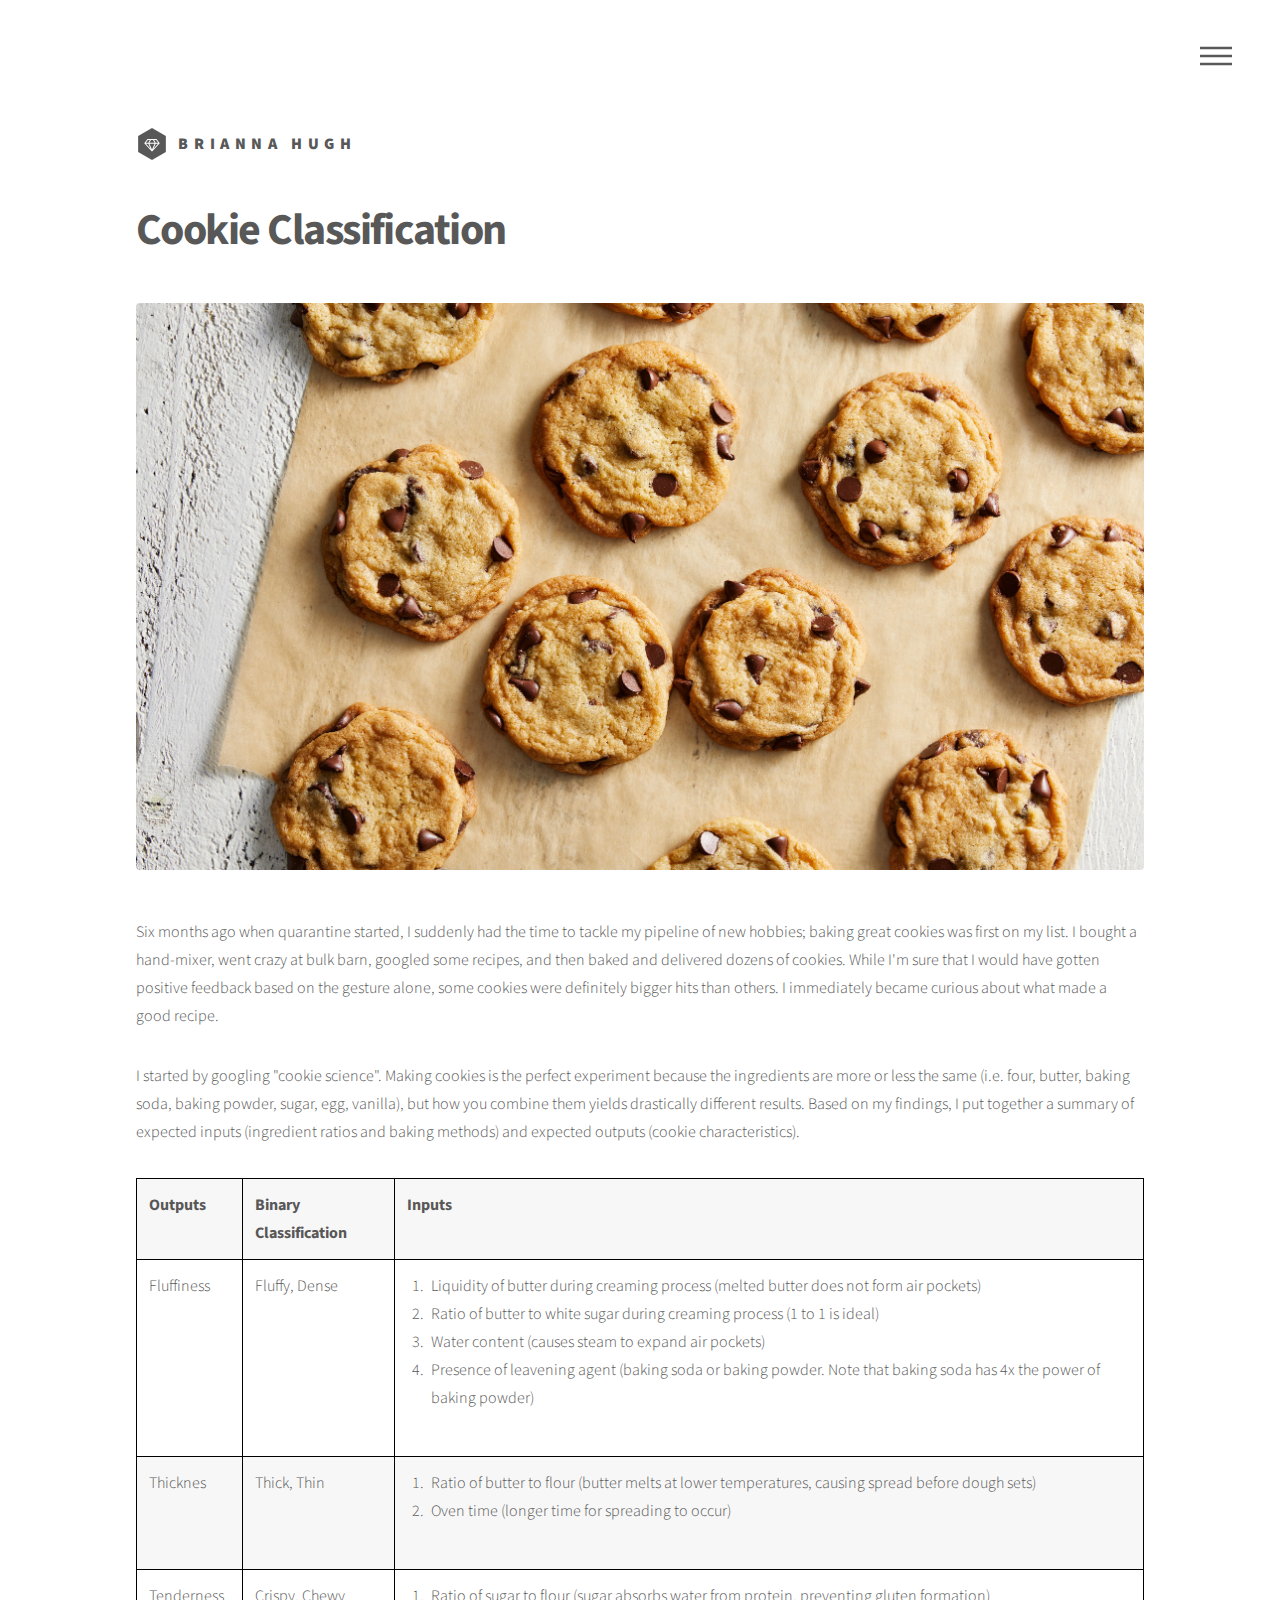
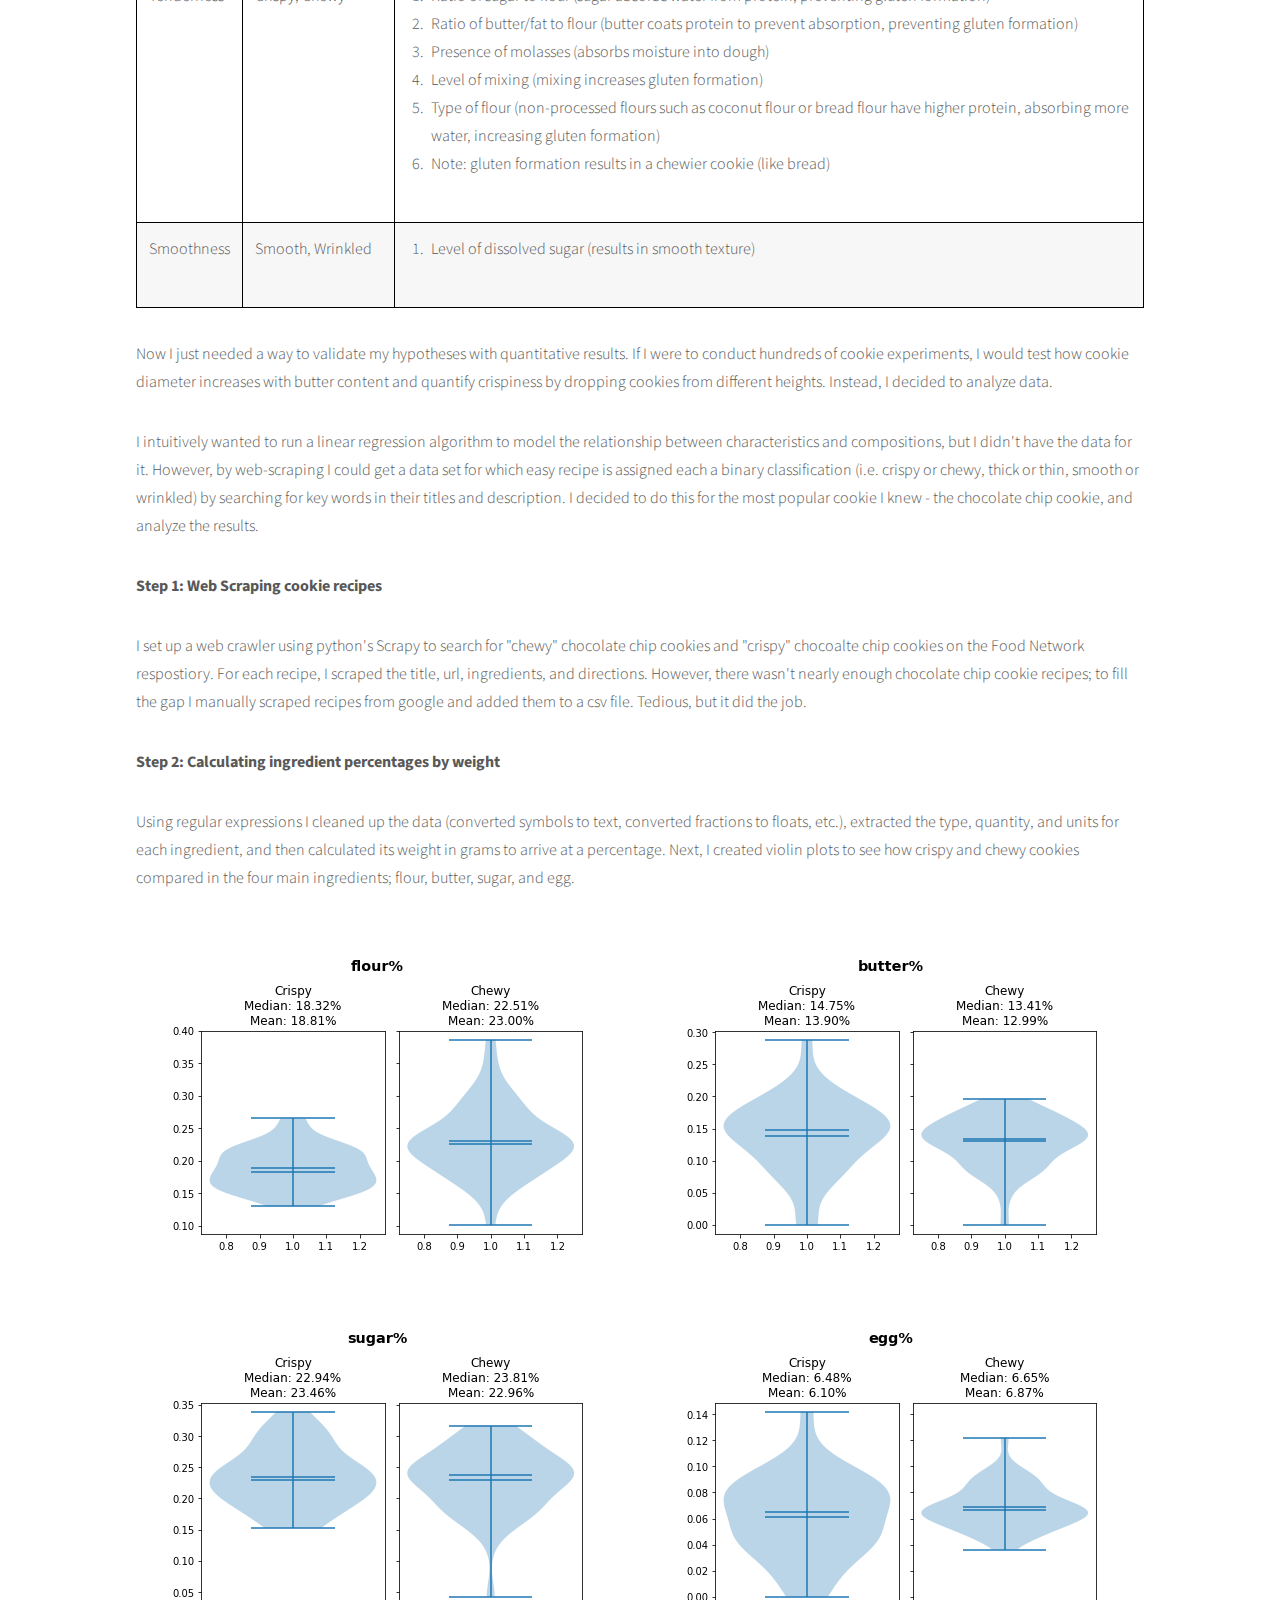
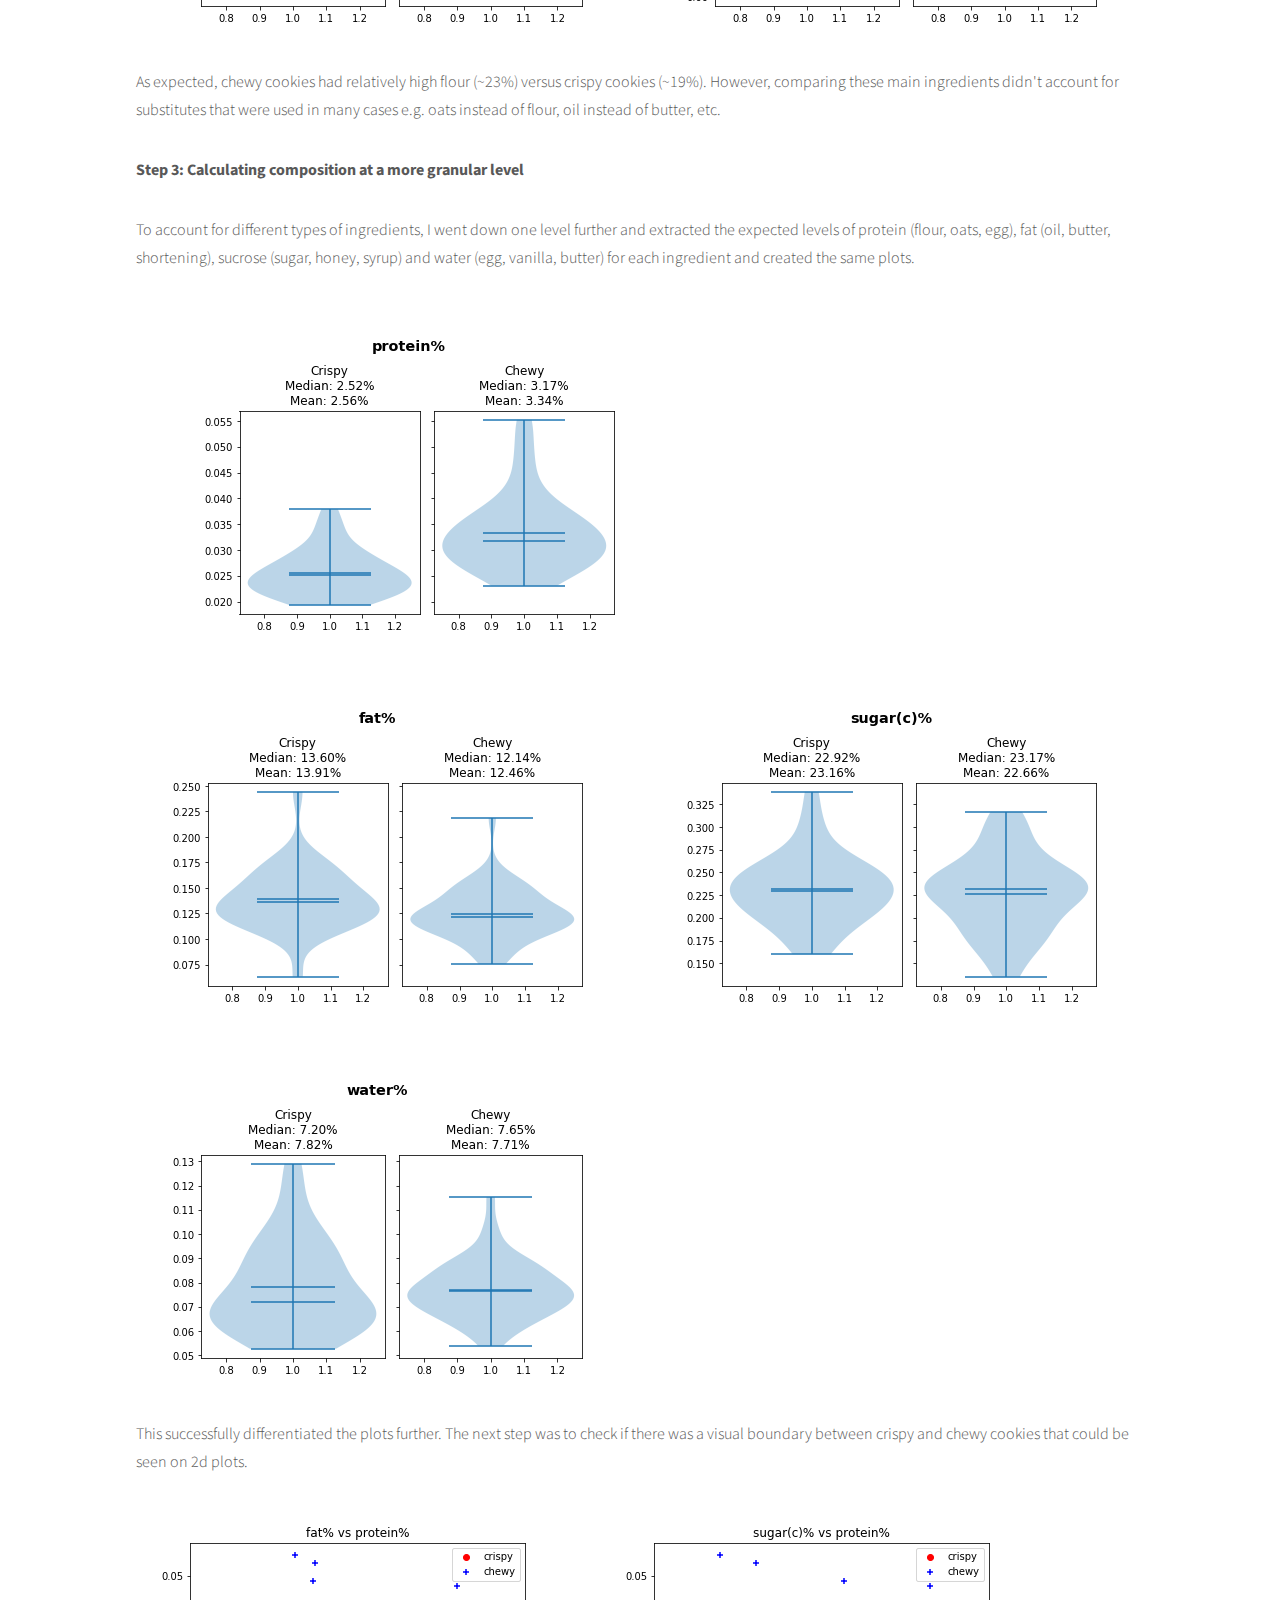
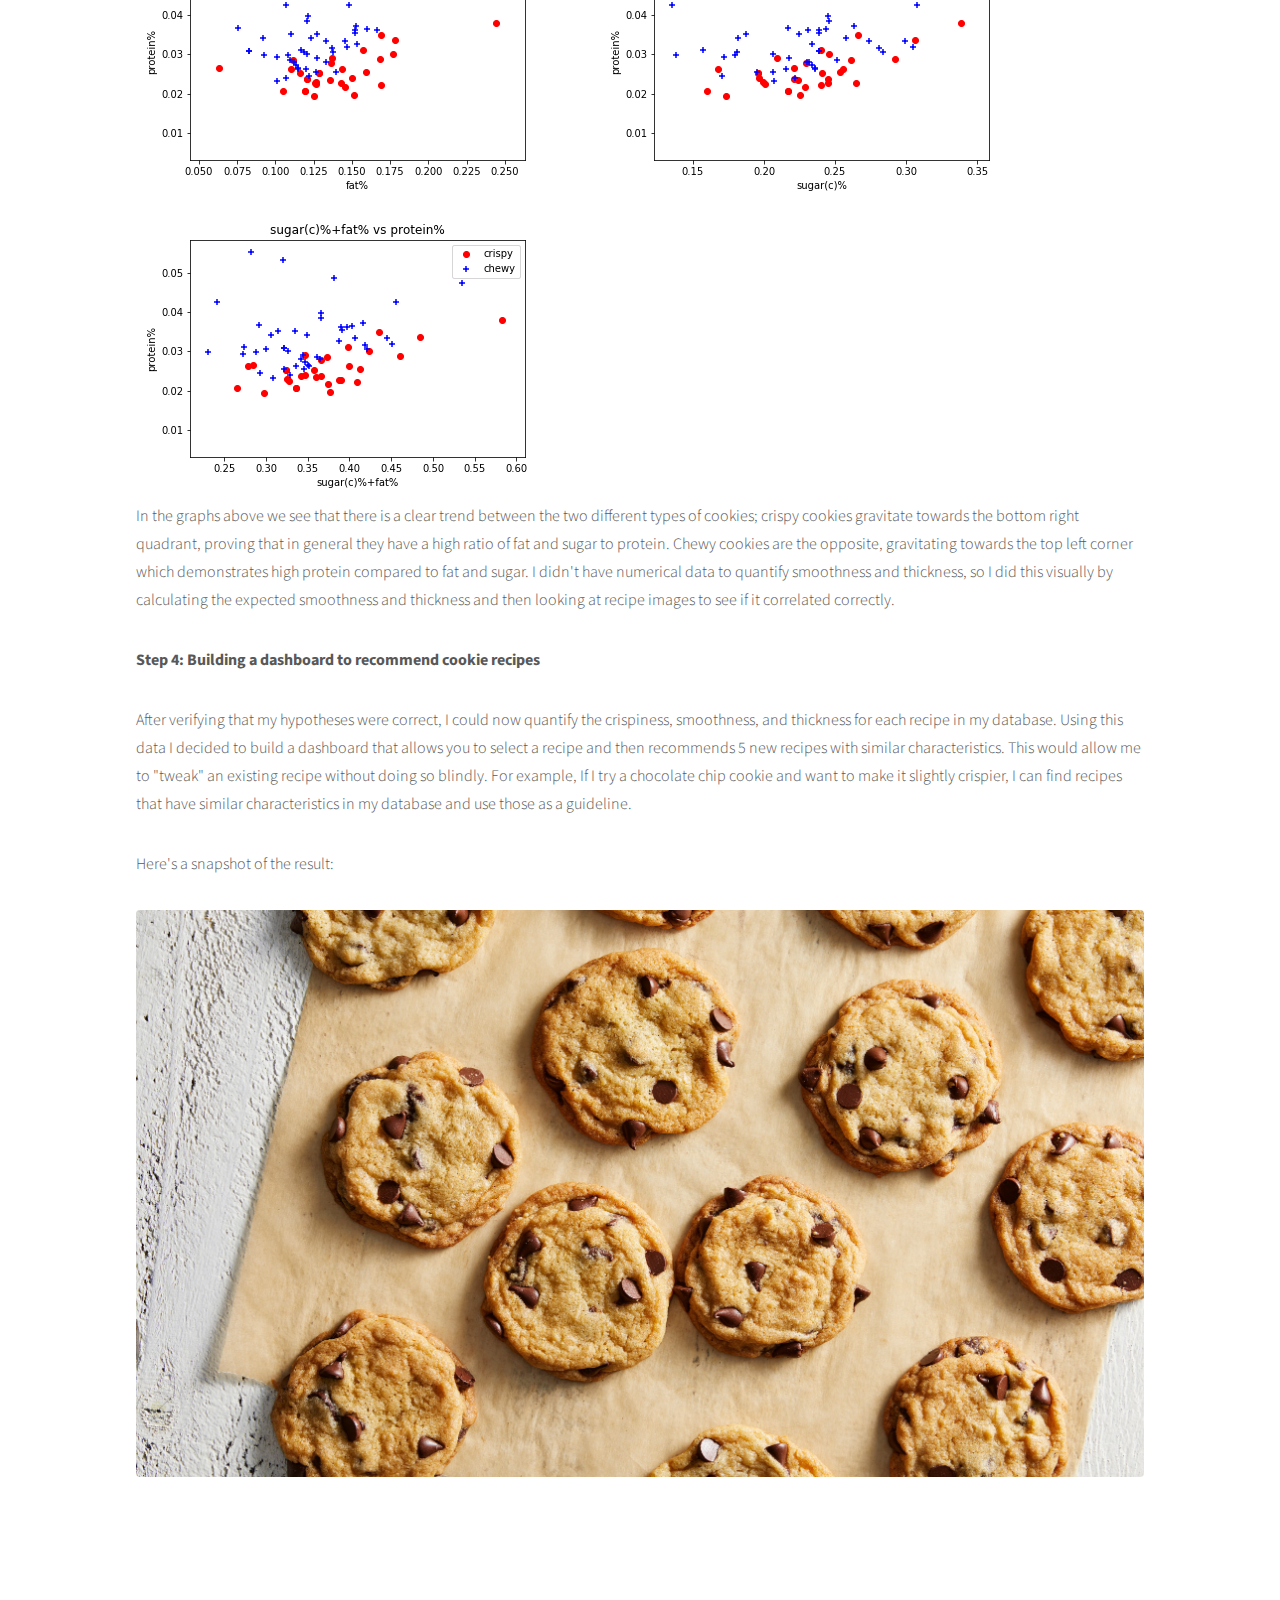
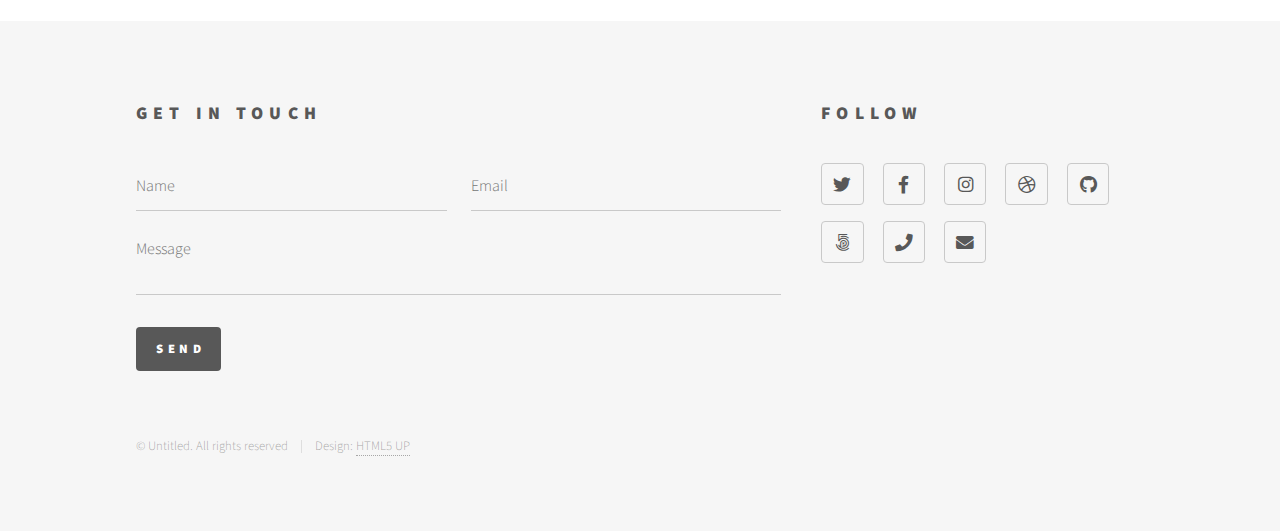
==== generic_p1.html @ 90c32772 "Update generic_p1.html" ====
<!DOCTYPE HTML>
<!--
	Phantom by HTML5 UP
	html5up.net | @ajlkn
	Free for personal and commercial use under the CCA 3.0 license (html5up.net/license)
-->
<html>
	<head>
		<title>Cookie Analysis</title>
		<meta charset="utf-8" />
		<meta name="viewport" content="width=device-width, initial-scale=1, user-scalable=no" />
		<link rel="stylesheet" href="assets/css/main.css" />
		<noscript><link rel="stylesheet" href="assets/css/noscript.css" /></noscript>
	</head>
	<body class="is-preload">
		<!-- Wrapper -->
			<div id="wrapper">

				<!-- Header -->
					<header id="header">
						<div class="inner">

							<!-- Logo -->
								<a href="index.html" class="logo">
									<span class="symbol"><img src="images/logo.svg" alt="" /></span><span class="title">Brianna Hugh</span>
								</a>

							<!-- Nav -->
								<nav>
									<ul>
										<li><a href="#menu">Menu</a></li>
									</ul>
								</nav>

						</div>
					</header>

				<!-- Menu -->
					<nav id="menu">
						<h2>Menu</h2>
						<ul>
							<li><a href="index.html">Home</a></li>
							<li><a href="generic.html">About Me</a></li>
							<li><a href="generic.html">Resume</a></li>
							<li><a href="elements.html">Contact</a></li>
						</ul>
					</nav>

				<!-- Main -->
					<div id="main">
						<div class="inner">
							<h1>Cookie Classification</h1>
							<span class="image main"><img src="images/choco_chip.jpg" alt="" /></span>
							<p>Six months ago when quarantine started, I suddenly had the time to tackle my pipeline of new hobbies; baking great cookies was first on my list.  I bought a hand-mixer, went crazy at bulk barn, googled some recipes, and then baked and delivered dozens of cookies.  While I'm sure that I would have gotten positive feedback based on the gesture alone, some cookies were definitely bigger hits than others.  I immediately became curious about what made a good recipe. </p>
							<p>I started by googling "cookie science".  Making cookies is the perfect experiment because the ingredients are more or less the same (i.e. four, butter, baking soda, baking powder, sugar, egg, vanilla), but how you combine them yields drastically different results.  Based on my findings, I put together a summary of expected inputs (ingredient ratios and baking methods) and expected outputs (cookie characteristics).  </p>
							<table class="studentInfo">
								<tbody>
								<tr class="subtitle">
								    <td>Outputs</td>
								    <td>Binary Classification</td>
								    <td>Inputs</td>
								</tr>
								<tr>
								    <td>Fluffiness</td>
								    <td>Fluffy, Dense</td>
								    <td>
									    <ol>
										    <li>Liquidity of butter during creaming process (melted butter does not form air pockets)</li>
										    <li>Ratio of butter to white sugar during creaming process (1 to 1 is ideal)</li>
										    <li>Water content (causes steam to expand air pockets)</li>
										    <li>Presence of leavening agent (baking soda or baking powder.  Note that baking soda has 4x the power of baking powder)</li>
									    </ol>
								    </td>
								</tr>
								<tr>
								    <td>Thicknes</td>
								    <td>Thick, Thin</td>
								    <td>
									    <ol>
										    <li>Ratio of butter to flour (butter melts at lower temperatures, causing spread before dough sets)</li>
										    <li>Oven time (longer time for spreading to occur)</li>
									    </ol>
						   		    </td>
								</tr>
								<tr>
								    <td>Tenderness</td>
								    <td>Crispy, Chewy</td>
								    <td>
									 <ol>
										    <li>Ratio of sugar to flour (sugar absorbs water from protein, preventing gluten formation)</li>
										    <li>Ratio of butter/fat to flour (butter coats protein to prevent absorption, preventing gluten formation)</li>
										    <li>Presence of molasses (absorbs moisture into dough)</li>
										    <li>Level of mixing (mixing increases gluten formation)</li>
										    <li>Type of flour (non-processed flours such as coconut flour or bread flour have higher protein, absorbing more water, increasing gluten formation)</li>
										    <li>Note: gluten formation results in a chewier cookie (like bread)</li>
									</ol>
								    </td>
								</tr>
								<tr>
								    <td>Smoothness</td>
								    <td>Smooth, Wrinkled</td>
							     	    <td>
									    <ol>
										    <li>Level of dissolved sugar (results in smooth texture)</li>
									    </ol>
								    </td>
								</tr>
							    </tbody></table>
							<p>Now I just needed a way to validate my hypotheses with quantitative results.   If I were to conduct hundreds of cookie experiments, I would test how cookie diameter increases with butter content and quantify crispiness by dropping cookies from different heights.  Instead, I decided to analyze data.</p>
							<p>I intuitively wanted to run a linear regression algorithm to model the relationship between characteristics and compositions, but I didn't have the data for it.  However, by web-scraping I could get a data set for which easy recipe is assigned each a binary classification (i.e. crispy or chewy, thick or thin, smooth or wrinkled) by searching for key words in their titles and description.  I decided to do this for the most popular cookie I knew - the chocolate chip cookie, and analyze the results.  </p>
							<p class="subtitle">Step 1: Web Scraping cookie recipes</p>
							<p>I set up a web crawler using python's Scrapy to search for "chewy" chocolate chip cookies and "crispy" chocoalte chip cookies on the Food Network respostiory.  For each recipe, I scraped the title, url, ingredients, and directions.  However, there wasn't nearly enough chocolate chip cookie recipes; to fill the gap I manually scraped recipes from google and added them to a csv file.  Tedious, but it did the job.</p>
							<p class="subtitle">Step 2: Calculating ingredient percentages by weight</p>
							<p>Using regular expressions I cleaned up the data (converted symbols to text, converted fractions to floats, etc.), extracted the type, quantity, and units for each ingredient, and then calculated its weight in grams to arrive at a percentage.  Next, I created violin plots to see how crispy and chewy cookies compared in the four main ingredients; flour, butter, sugar, and egg. </p>
							<div class="row">
								<div class="column">
									<img src="images/flour.png" alt="" />
								</div>
								<div class="column">
									<img src="images/butter.png" alt="" />
								</div>
								<div class="column">
									<img src="images/sugar.png" alt=""  />
								</div>
								<div class="column">
									<img src="images/egg.png" alt="" />
								</div>
							</div>
							<p>As expected, chewy cookies had relatively high flour (~23%) versus crispy cookies (~19%).  However, comparing these main ingredients didn't account for substitutes that were used in many cases e.g. oats instead of flour, oil instead of butter, etc.
							<p class="subtitle">Step 3: Calculating composition at a more granular level</p>
							<p>To account for different types of ingredients, I went down one level further and extracted the expected levels of protein (flour, oats, egg), fat (oil, butter, shortening), sucrose (sugar, honey, syrup) and water (egg, vanilla, butter) for each ingredient and created the same plots. </p>
							<div class="row">
								<div class="column">
									<img src="images/cookie_characteristics.png" alt="" />
								</div>
								<div class="column">
									<img src="images/protein.png" alt="" />
								</div>
								<div class="column">
									<img src="images/fat.png" alt="" />
								</div>
								<div class="column">
									<img src="images/sucrose.png" alt="" />
								</div>
								<div class="column">
									<img src="images/water.png" alt="" />
								</div>
							</div>
							<p>This successfully differentiated the plots further.  The next step was to check if there was a visual boundary between crispy and chewy cookies that could be seen on 2d plots.</p>
							<div class="row">
								<div class="column">
									<img src="images/fat_vs_protein.png" alt="" />
								</div>
								<div class="column">
									<img src="images/sucrose_vs_protein.png" alt="" />
								</div>
								<div class="column">
									<img src="images/sugar+fat_vs_protein.png" alt="" />
								</div>
							</div>
							<p>In the graphs above we see that there is a clear trend between the two different types of cookies; crispy cookies gravitate towards the bottom right quadrant, proving that in general they have a high ratio of fat and sugar to protein.  Chewy cookies are the opposite, gravitating towards the top left corner which demonstrates high protein compared to fat and sugar. I didn't have numerical data to quantify smoothness and thickness, so I did this visually by calculating the expected smoothness and thickness and then looking at recipe images to see if it correlated correctly.</p>
							<p class="subtitle">Step 4: Building a dashboard to recommend cookie recipes</p>				
							<p>After verifying that my hypotheses were correct, I could now quantify the crispiness, smoothness, and thickness for each recipe in my database.  Using this data I decided to build a dashboard that allows you to select a recipe and then recommends 5 new recipes with similar characteristics.  This would allow me to "tweak" an existing recipe without doing so blindly.  For example, If I try a chocolate chip cookie and want to make it slightly crispier, I can find recipes that have similar characteristics in my database and use those as a guideline.</p>
							<p>Here's a snapshot of the result:</p>
							<span class="image main"><img src="images/choco_chip.jpg" alt="" /></span>
						</div>
					</div>

				<!-- Footer -->
					<footer id="footer">
						<div class="inner">
							<section>
								<h2>Get in touch</h2>
								<form method="post" action="#">
									<div class="fields">
										<div class="field half">
											<input type="text" name="name" id="name" placeholder="Name" />
										</div>
										<div class="field half">
											<input type="email" name="email" id="email" placeholder="Email" />
										</div>
										<div class="field">
											<textarea name="message" id="message" placeholder="Message"></textarea>
										</div>
									</div>
									<ul class="actions">
										<li><input type="submit" value="Send" class="primary" /></li>
									</ul>
								</form>
							</section>
							<section>
								<h2>Follow</h2>
								<ul class="icons">
									<li><a href="#" class="icon brands style2 fa-twitter"><span class="label">Twitter</span></a></li>
									<li><a href="#" class="icon brands style2 fa-facebook-f"><span class="label">Facebook</span></a></li>
									<li><a href="#" class="icon brands style2 fa-instagram"><span class="label">Instagram</span></a></li>
									<li><a href="#" class="icon brands style2 fa-dribbble"><span class="label">Dribbble</span></a></li>
									<li><a href="#" class="icon brands style2 fa-github"><span class="label">GitHub</span></a></li>
									<li><a href="#" class="icon brands style2 fa-500px"><span class="label">500px</span></a></li>
									<li><a href="#" class="icon solid style2 fa-phone"><span class="label">Phone</span></a></li>
									<li><a href="#" class="icon solid style2 fa-envelope"><span class="label">Email</span></a></li>
								</ul>
							</section>
							<ul class="copyright">
								<li>&copy; Untitled. All rights reserved</li><li>Design: <a href="http://html5up.net">HTML5 UP</a></li>
							</ul>
						</div>
					</footer>

			</div>

		<!-- Scripts -->
			<script src="assets/js/jquery.min.js"></script>
			<script src="assets/js/browser.min.js"></script>
			<script src="assets/js/breakpoints.min.js"></script>
			<script src="assets/js/util.js"></script>
			<script src="assets/js/main.js"></script>

	</body>
</html>
---- assets/css/main.css ----
@import url(fontawesome-all.min.css);
@import url("https://fonts.googleapis.com/css?family=Source+Sans+Pro:300,700,900");

/*
	Phantom by HTML5 UP
	html5up.net | @ajlkn
	Free for personal and commercial use under the CCA 3.0 license (html5up.net/license)
*/

html, body, div, span, applet, object,
iframe, h1, h2, h3, h4, h5, h6, p, blockquote,
pre, a, abbr, acronym, address, big, cite,
code, del, dfn, em, img, ins, kbd, q, s, samp,
small, strike, strong, sub, sup, tt, var, b,
u, i, center, dl, dt, dd, ol, ul, li, fieldset,
form, label, legend, table, caption, tbody,
tfoot, thead, tr, th, td, article, aside,
canvas, details, embed, figure, figcaption,
footer, header, hgroup, menu, nav, output, ruby,
section, summary, time, mark, audio, video {
	margin: 0;
	padding: 0;
	border: 0;
	font-size: 100%;
	font: inherit;
	vertical-align: baseline;}

article, aside, details, figcaption, figure,
footer, header, hgroup, menu, nav, section {
	display: block;}

body {
	line-height: 1;
}

ol, ul {
	list-style: none;
}

blockquote, q {
	quotes: none;
}

	blockquote:before, blockquote:after, q:before, q:after {
		content: '';
		content: none;
	}

table {
	border-collapse: collapse;
	border-spacing: 0;
}

body {
	-webkit-text-size-adjust: none;
}

mark {
	background-color: transparent;
	color: inherit;
}

input::-moz-focus-inner {
	border: 0;
	padding: 0;
}

input, select, textarea {
	-moz-appearance: none;
	-webkit-appearance: none;
	-ms-appearance: none;
	appearance: none;
}

/* Basic */

	@-ms-viewport {
		width: device-width;
	}

	body {
		-ms-overflow-style: scrollbar;
	}

	@media screen and (max-width: 480px) {

		html, body {
			min-width: 320px;
		}

	}

	html {
		box-sizing: border-box;
	}

	*, *:before, *:after {
		box-sizing: inherit;
	}

	body {
		background: #ffffff;
	}

		body.is-preload *, body.is-preload *:before, body.is-preload *:after {
			-moz-animation: none !important;
			-webkit-animation: none !important;
			-ms-animation: none !important;
			animation: none !important;
			-moz-transition: none !important;
			-webkit-transition: none !important;
			-ms-transition: none !important;
			transition: none !important;
		}

/* Type */

	body, input, select, textarea {
		color: #585858;
		font-family: "Source Sans Pro", Helvetica, sans-serif;
		font-size: 16pt;
		font-weight: 300;
		line-height: 1.75;
	}

		@media screen and (max-width: 1680px) {

			body, input, select, textarea {
				font-size: 14pt;
			}

		}

		@media screen and (max-width: 1280px) {

			body, input, select, textarea {
				font-size: 12pt;
			}

		}

	a {
		-moz-transition: border-bottom-color 0.2s ease, color 0.2s ease;
		-webkit-transition: border-bottom-color 0.2s ease, color 0.2s ease;
		-ms-transition: border-bottom-color 0.2s ease, color 0.2s ease;
		transition: border-bottom-color 0.2s ease, color 0.2s ease;
		text-decoration: none;
		color: #585858;
		border-bottom: dotted 1px rgba(88, 88, 88, 0.5);
	}

		a:hover {
			border-bottom-color: transparent;
			color: #f2849e !important;
		}

	strong, b {
		font-weight: 900;
	}

	em, i {
		font-style: italic;
	}

	p {
		margin: 0 0 2em 0;
	}

	h1 {
		font-size: 2.75em;
		font-weight: 700;
		line-height: 1.3;
		margin: 0 0 1em 0;
		letter-spacing: -0.035em;
	}

		h1 a {
			color: inherit;
		}

		@media screen and (max-width: 736px) {

			h1 {
				font-size: 2em;
				margin: 0 0 1em 0;
			}

		}

		@media screen and (max-width: 360px) {

			h1 {
				font-size: 1.75em;
			}

		}

	h2, h3, h4, h5, h6 {
		font-weight: 900;
		line-height: 1.5;
		margin: 0 0 2em 0;
		text-transform: uppercase;
		letter-spacing: 0.35em;
	}

		h2 a, h3 a, h4 a, h5 a, h6 a {
			color: inherit;
		}

	h2 {
		font-size: 1.1em;
	}

	h3 {
		font-size: 1em;
	}

	h4 {
		font-size: 0.8em;
	}

	h5 {
		font-size: 0.8em;
	}

	h6 {
		font-size: 0.8em;
	}

	@media screen and (max-width: 980px) {

		h1 br, h2 br, h3 br, h4 br, h5 br, h6 br {
			display: none;
		}

	}

	@media screen and (max-width: 736px) {

		h2 {
			font-size: 1em;
		}

		h3 {
			font-size: 0.8em;
		}

	}

	sub {
		font-size: 0.8em;
		position: relative;
		top: 0.5em;
	}

	sup {
		font-size: 0.8em;
		position: relative;
		top: -0.5em;
	}

	blockquote {
		border-left: solid 4px #c9c9c9;
		font-style: italic;
		margin: 0 0 2em 0;
		padding: 0.5em 0 0.5em 2em;
	}

	code {
		background: rgba(144, 144, 144, 0.075);
		border-radius: 4px;
		border: solid 1px #c9c9c9;
		font-family: "Courier New", monospace;
		font-size: 0.9em;
		margin: 0 0.25em;
		padding: 0.25em 0.65em;
	}

	pre {
		-webkit-overflow-scrolling: touch;
		font-family: "Courier New", monospace;
		font-size: 0.9em;
		margin: 0 0 2em 0;
	}

		pre code {
			display: block;
			line-height: 1.75;
			padding: 1em 1.5em;
			overflow-x: auto;
		}

	hr {
		border: 0;
		border-bottom: solid 1px #c9c9c9;
		margin: 2em 0;
	}

		hr.major {
			margin: 3em 0;
		}

	.align-left {
		text-align: left;
	}

	.align-center {
		text-align: center;
	}

	.align-right {
		text-align: right;
	}

/* Row */

	.row {
		display: flex;
		flex-wrap: wrap;
		box-sizing: border-box;
		align-items: stretch;
	}

		.row > * {
			box-sizing: border-box;
		}

		.row.gtr-uniform > * > :last-child {
			margin-bottom: 0;
		}

		.row.aln-left {
			justify-content: flex-start;
		}

		.row.aln-center {
			justify-content: center;
		}

		.row.aln-right {
			justify-content: flex-end;
		}

		.row.aln-top {
			align-items: flex-start;
		}

		.row.aln-middle {
			align-items: center;
		}

		.row.aln-bottom {
			align-items: flex-end;
		}

		.row > .imp {
			order: -1;
		}

		.row > .col-1 {
			width: 8.33333%;
		}

		.row > .off-1 {
			margin-left: 8.33333%;
		}

		.row > .col-2 {
			width: 16.66667%;
		}

		.row > .off-2 {
			margin-left: 16.66667%;
		}

		.row > .col-3 {
			width: 25%;
		}

		.row > .off-3 {
			margin-left: 25%;
		}

		.row > .col-4 {
			width: 33.33333%;
		}

		.row > .off-4 {
			margin-left: 33.33333%;
		}

		.row > .col-5 {
			width: 41.66667%;
		}

		.row > .off-5 {
			margin-left: 41.66667%;
		}

		.row > .col-6 {
			width: 50%;
		}

		.row > .off-6 {
			margin-left: 50%;
		}

		.row > .col-7 {
			width: 58.33333%;
		}

		.row > .off-7 {
			margin-left: 58.33333%;
		}

		.row > .col-8 {
			width: 66.66667%;
		}

		.row > .off-8 {
			margin-left: 66.66667%;
		}

		.row > .col-9 {
			width: 75%;
		}

		.row > .off-9 {
			margin-left: 75%;
		}

		.row > .col-10 {
			width: 83.33333%;
		}

		.row > .off-10 {
			margin-left: 83.33333%;
		}

		.row > .col-11 {
			width: 91.66667%;
		}

		.row > .off-11 {
			margin-left: 91.66667%;
		}

		.row > .col-12 {
			width: 100%;
		}

		.row > .off-12 {
			margin-left: 100%;
		}

		.row.gtr-0 {
			margin-top: 0;
			margin-left: 0em;
		}

			.row.gtr-0 > * {
				padding: 0 0 0 0em;
			}

			.row.gtr-0.gtr-uniform {
				margin-top: 0em;
			}

				.row.gtr-0.gtr-uniform > * {
					padding-top: 0em;
				}

		.row.gtr-25 {
			margin-top: 0;
			margin-left: -0.5em;
		}

			.row.gtr-25 > * {
				padding: 0 0 0 0.5em;
			}

			.row.gtr-25.gtr-uniform {
				margin-top: -0.5em;
			}

				.row.gtr-25.gtr-uniform > * {
					padding-top: 0.5em;
				}

		.row.gtr-50 {
			margin-top: 0;
			margin-left: -1em;
		}

			.row.gtr-50 > * {
				padding: 0 0 0 1em;
			}

			.row.gtr-50.gtr-uniform {
				margin-top: -1em;
			}

				.row.gtr-50.gtr-uniform > * {
					padding-top: 1em;
				}

		.row {
			margin-top: 0;
			margin-left: -2em;
		}

			.row > * {
				padding: 0 0 0 2em;
			}

			.row.gtr-uniform {
				margin-top: -2em;
			}

				.row.gtr-uniform > * {
					padding-top: 2em;
				}

		.row.gtr-150 {
			margin-top: 0;
			margin-left: -3em;
		}

			.row.gtr-150 > * {
				padding: 0 0 0 3em;
			}

			.row.gtr-150.gtr-uniform {
				margin-top: -3em;
			}

				.row.gtr-150.gtr-uniform > * {
					padding-top: 3em;
				}

		.row.gtr-200 {
			margin-top: 0;
			margin-left: -4em;
		}

			.row.gtr-200 > * {
				padding: 0 0 0 4em;
			}

			.row.gtr-200.gtr-uniform {
				margin-top: -4em;
			}

				.row.gtr-200.gtr-uniform > * {
					padding-top: 4em;
				}

		@media screen and (max-width: 1680px) {

			.row {
				display: flex;
				flex-wrap: wrap;
				box-sizing: border-box;
				align-items: stretch;
			}

				.row > * {
					box-sizing: border-box;
				}

				.row.gtr-uniform > * > :last-child {
					margin-bottom: 0;
				}

				.row.aln-left {
					justify-content: flex-start;
				}

				.row.aln-center {
					justify-content: center;
				}

				.row.aln-right {
					justify-content: flex-end;
				}

				.row.aln-top {
					align-items: flex-start;
				}

				.row.aln-middle {
					align-items: center;
				}

				.row.aln-bottom {
					align-items: flex-end;
				}

				.row > .imp-xlarge {
					order: -1;
				}

				.row > .col-1-xlarge {
					width: 8.33333%;
				}

				.row > .off-1-xlarge {
					margin-left: 8.33333%;
				}

				.row > .col-2-xlarge {
					width: 16.66667%;
				}

				.row > .off-2-xlarge {
					margin-left: 16.66667%;
				}

				.row > .col-3-xlarge {
					width: 25%;
				}

				.row > .off-3-xlarge {
					margin-left: 25%;
				}

				.row > .col-4-xlarge {
					width: 33.33333%;
				}

				.row > .off-4-xlarge {
					margin-left: 33.33333%;
				}

				.row > .col-5-xlarge {
					width: 41.66667%;
				}

				.row > .off-5-xlarge {
					margin-left: 41.66667%;
				}

				.row > .col-6-xlarge {
					width: 50%;
				}

				.row > .off-6-xlarge {
					margin-left: 50%;
				}

				.row > .col-7-xlarge {
					width: 58.33333%;
				}

				.row > .off-7-xlarge {
					margin-left: 58.33333%;
				}

				.row > .col-8-xlarge {
					width: 66.66667%;
				}

				.row > .off-8-xlarge {
					margin-left: 66.66667%;
				}

				.row > .col-9-xlarge {
					width: 75%;
				}

				.row > .off-9-xlarge {
					margin-left: 75%;
				}

				.row > .col-10-xlarge {
					width: 83.33333%;
				}

				.row > .off-10-xlarge {
					margin-left: 83.33333%;
				}

				.row > .col-11-xlarge {
					width: 91.66667%;
				}

				.row > .off-11-xlarge {
					margin-left: 91.66667%;
				}

				.row > .col-12-xlarge {
					width: 100%;
				}

				.row > .off-12-xlarge {
					margin-left: 100%;
				}

				.row.gtr-0 {
					margin-top: 0;
					margin-left: 0em;
				}

					.row.gtr-0 > * {
						padding: 0 0 0 0em;
					}

					.row.gtr-0.gtr-uniform {
						margin-top: 0em;
					}

						.row.gtr-0.gtr-uniform > * {
							padding-top: 0em;
						}

				.row.gtr-25 {
					margin-top: 0;
					margin-left: -0.5em;
				}

					.row.gtr-25 > * {
						padding: 0 0 0 0.5em;
					}

					.row.gtr-25.gtr-uniform {
						margin-top: -0.5em;
					}

						.row.gtr-25.gtr-uniform > * {
							padding-top: 0.5em;
						}

				.row.gtr-50 {
					margin-top: 0;
					margin-left: -1em;
				}

					.row.gtr-50 > * {
						padding: 0 0 0 1em;
					}

					.row.gtr-50.gtr-uniform {
						margin-top: -1em;
					}

						.row.gtr-50.gtr-uniform > * {
							padding-top: 1em;
						}

				.row {
					margin-top: 0;
					margin-left: -2em;
				}

					.row > * {
						padding: 0 0 0 2em;
					}

					.row.gtr-uniform {
						margin-top: -2em;
					}

						.row.gtr-uniform > * {
							padding-top: 2em;
						}

				.row.gtr-150 {
					margin-top: 0;
					margin-left: -3em;
				}

					.row.gtr-150 > * {
						padding: 0 0 0 3em;
					}

					.row.gtr-150.gtr-uniform {
						margin-top: -3em;
					}

						.row.gtr-150.gtr-uniform > * {
							padding-top: 3em;
						}

				.row.gtr-200 {
					margin-top: 0;
					margin-left: -4em;
				}

					.row.gtr-200 > * {
						padding: 0 0 0 4em;
					}

					.row.gtr-200.gtr-uniform {
						margin-top: -4em;
					}

						.row.gtr-200.gtr-uniform > * {
							padding-top: 4em;
						}

		}

		@media screen and (max-width: 1280px) {

			.row {
				display: flex;
				flex-wrap: wrap;
				box-sizing: border-box;
				align-items: stretch;
			}

				.row > * {
					box-sizing: border-box;
				}

				.row.gtr-uniform > * > :last-child {
					margin-bottom: 0;
				}

				.row.aln-left {
					justify-content: flex-start;
				}

				.row.aln-center {
					justify-content: center;
				}

				.row.aln-right {
					justify-content: flex-end;
				}

				.row.aln-top {
					align-items: flex-start;
				}

				.row.aln-middle {
					align-items: center;
				}

				.row.aln-bottom {
					align-items: flex-end;
				}

				.row > .imp-large {
					order: -1;
				}

				.row > .col-1-large {
					width: 8.33333%;
				}

				.row > .off-1-large {
					margin-left: 8.33333%;
				}

				.row > .col-2-large {
					width: 16.66667%;
				}

				.row > .off-2-large {
					margin-left: 16.66667%;
				}

				.row > .col-3-large {
					width: 25%;
				}

				.row > .off-3-large {
					margin-left: 25%;
				}

				.row > .col-4-large {
					width: 33.33333%;
				}

				.row > .off-4-large {
					margin-left: 33.33333%;
				}

				.row > .col-5-large {
					width: 41.66667%;
				}

				.row > .off-5-large {
					margin-left: 41.66667%;
				}

				.row > .col-6-large {
					width: 50%;
				}

				.row > .off-6-large {
					margin-left: 50%;
				}

				.row > .col-7-large {
					width: 58.33333%;
				}

				.row > .off-7-large {
					margin-left: 58.33333%;
				}

				.row > .col-8-large {
					width: 66.66667%;
				}

				.row > .off-8-large {
					margin-left: 66.66667%;
				}

				.row > .col-9-large {
					width: 75%;
				}

				.row > .off-9-large {
					margin-left: 75%;
				}

				.row > .col-10-large {
					width: 83.33333%;
				}

				.row > .off-10-large {
					margin-left: 83.33333%;
				}

				.row > .col-11-large {
					width: 91.66667%;
				}

				.row > .off-11-large {
					margin-left: 91.66667%;
				}

				.row > .col-12-large {
					width: 100%;
				}

				.row > .off-12-large {
					margin-left: 100%;
				}

				.row.gtr-0 {
					margin-top: 0;
					margin-left: 0em;
				}

					.row.gtr-0 > * {
						padding: 0 0 0 0em;
					}

					.row.gtr-0.gtr-uniform {
						margin-top: 0em;
					}

						.row.gtr-0.gtr-uniform > * {
							padding-top: 0em;
						}

				.row.gtr-25 {
					margin-top: 0;
					margin-left: -0.5em;
				}

					.row.gtr-25 > * {
						padding: 0 0 0 0.5em;
					}

					.row.gtr-25.gtr-uniform {
						margin-top: -0.5em;
					}

						.row.gtr-25.gtr-uniform > * {
							padding-top: 0.5em;
						}

				.row.gtr-50 {
					margin-top: 0;
					margin-left: -1em;
				}

					.row.gtr-50 > * {
						padding: 0 0 0 1em;
					}

					.row.gtr-50.gtr-uniform {
						margin-top: -1em;
					}

						.row.gtr-50.gtr-uniform > * {
							padding-top: 1em;
						}

				.row {
					margin-top: 0;
					margin-left: -2em;
				}

					.row > * {
						padding: 0 0 0 2em;
					}

					.row.gtr-uniform {
						margin-top: -2em;
					}

						.row.gtr-uniform > * {
							padding-top: 2em;
						}

				.row.gtr-150 {
					margin-top: 0;
					margin-left: -3em;
				}

					.row.gtr-150 > * {
						padding: 0 0 0 3em;
					}

					.row.gtr-150.gtr-uniform {
						margin-top: -3em;
					}

						.row.gtr-150.gtr-uniform > * {
							padding-top: 3em;
						}

				.row.gtr-200 {
					margin-top: 0;
					margin-left: -4em;
				}

					.row.gtr-200 > * {
						padding: 0 0 0 4em;
					}

					.row.gtr-200.gtr-uniform {
						margin-top: -4em;
					}

						.row.gtr-200.gtr-uniform > * {
							padding-top: 4em;
						}

		}

		@media screen and (max-width: 980px) {

			.row {
				display: flex;
				flex-wrap: wrap;
				box-sizing: border-box;
				align-items: stretch;
			}

				.row > * {
					box-sizing: border-box;
				}

				.row.gtr-uniform > * > :last-child {
					margin-bottom: 0;
				}

				.row.aln-left {
					justify-content: flex-start;
				}

				.row.aln-center {
					justify-content: center;
				}

				.row.aln-right {
					justify-content: flex-end;
				}

				.row.aln-top {
					align-items: flex-start;
				}

				.row.aln-middle {
					align-items: center;
				}

				.row.aln-bottom {
					align-items: flex-end;
				}

				.row > .imp-medium {
					order: -1;
				}

				.row > .col-1-medium {
					width: 8.33333%;
				}

				.row > .off-1-medium {
					margin-left: 8.33333%;
				}

				.row > .col-2-medium {
					width: 16.66667%;
				}

				.row > .off-2-medium {
					margin-left: 16.66667%;
				}

				.row > .col-3-medium {
					width: 25%;
				}

				.row > .off-3-medium {
					margin-left: 25%;
				}

				.row > .col-4-medium {
					width: 33.33333%;
				}

				.row > .off-4-medium {
					margin-left: 33.33333%;
				}

				.row > .col-5-medium {
					width: 41.66667%;
				}

				.row > .off-5-medium {
					margin-left: 41.66667%;
				}

				.row > .col-6-medium {
					width: 50%;
				}

				.row > .off-6-medium {
					margin-left: 50%;
				}

				.row > .col-7-medium {
					width: 58.33333%;
				}

				.row > .off-7-medium {
					margin-left: 58.33333%;
				}

				.row > .col-8-medium {
					width: 66.66667%;
				}

				.row > .off-8-medium {
					margin-left: 66.66667%;
				}

				.row > .col-9-medium {
					width: 75%;
				}

				.row > .off-9-medium {
					margin-left: 75%;
				}

				.row > .col-10-medium {
					width: 83.33333%;
				}

				.row > .off-10-medium {
					margin-left: 83.33333%;
				}

				.row > .col-11-medium {
					width: 91.66667%;
				}

				.row > .off-11-medium {
					margin-left: 91.66667%;
				}

				.row > .col-12-medium {
					width: 100%;
				}

				.row > .off-12-medium {
					margin-left: 100%;
				}

				.row.gtr-0 {
					margin-top: 0;
					margin-left: 0em;
				}

					.row.gtr-0 > * {
						padding: 0 0 0 0em;
					}

					.row.gtr-0.gtr-uniform {
						margin-top: 0em;
					}

						.row.gtr-0.gtr-uniform > * {
							padding-top: 0em;
						}

				.row.gtr-25 {
					margin-top: 0;
					margin-left: -0.375em;
				}

					.row.gtr-25 > * {
						padding: 0 0 0 0.375em;
					}

					.row.gtr-25.gtr-uniform {
						margin-top: -0.375em;
					}

						.row.gtr-25.gtr-uniform > * {
							padding-top: 0.375em;
						}

				.row.gtr-50 {
					margin-top: 0;
					margin-left: -0.75em;
				}

					.row.gtr-50 > * {
						padding: 0 0 0 0.75em;
					}

					.row.gtr-50.gtr-uniform {
						margin-top: -0.75em;
					}

						.row.gtr-50.gtr-uniform > * {
							padding-top: 0.75em;
						}

				.row {
					margin-top: 0;
					margin-left: -1.5em;
				}

					.row > * {
						padding: 0 0 0 1.5em;
					}

					.row.gtr-uniform {
						margin-top: -1.5em;
					}

						.row.gtr-uniform > * {
							padding-top: 1.5em;
						}

				.row.gtr-150 {
					margin-top: 0;
					margin-left: -2.25em;
				}

					.row.gtr-150 > * {
						padding: 0 0 0 2.25em;
					}

					.row.gtr-150.gtr-uniform {
						margin-top: -2.25em;
					}

						.row.gtr-150.gtr-uniform > * {
							padding-top: 2.25em;
						}

				.row.gtr-200 {
					margin-top: 0;
					margin-left: -3em;
				}

					.row.gtr-200 > * {
						padding: 0 0 0 3em;
					}

					.row.gtr-200.gtr-uniform {
						margin-top: -3em;
					}

						.row.gtr-200.gtr-uniform > * {
							padding-top: 3em;
						}

		}

		@media screen and (max-width: 736px) {

			.row {
				display: flex;
				flex-wrap: wrap;
				box-sizing: border-box;
				align-items: stretch;
			}

				.row > * {
					box-sizing: border-box;
				}

				.row.gtr-uniform > * > :last-child {
					margin-bottom: 0;
				}

				.row.aln-left {
					justify-content: flex-start;
				}

				.row.aln-center {
					justify-content: center;
				}

				.row.aln-right {
					justify-content: flex-end;
				}

				.row.aln-top {
					align-items: flex-start;
				}

				.row.aln-middle {
					align-items: center;
				}

				.row.aln-bottom {
					align-items: flex-end;
				}

				.row > .imp-small {
					order: -1;
				}

				.row > .col-1-small {
					width: 8.33333%;
				}

				.row > .off-1-small {
					margin-left: 8.33333%;
				}

				.row > .col-2-small {
					width: 16.66667%;
				}

				.row > .off-2-small {
					margin-left: 16.66667%;
				}

				.row > .col-3-small {
					width: 25%;
				}

				.row > .off-3-small {
					margin-left: 25%;
				}

				.row > .col-4-small {
					width: 33.33333%;
				}

				.row > .off-4-small {
					margin-left: 33.33333%;
				}

				.row > .col-5-small {
					width: 41.66667%;
				}

				.row > .off-5-small {
					margin-left: 41.66667%;
				}

				.row > .col-6-small {
					width: 50%;
				}

				.row > .off-6-small {
					margin-left: 50%;
				}

				.row > .col-7-small {
					width: 58.33333%;
				}

				.row > .off-7-small {
					margin-left: 58.33333%;
				}

				.row > .col-8-small {
					width: 66.66667%;
				}

				.row > .off-8-small {
					margin-left: 66.66667%;
				}

				.row > .col-9-small {
					width: 75%;
				}

				.row > .off-9-small {
					margin-left: 75%;
				}

				.row > .col-10-small {
					width: 83.33333%;
				}

				.row > .off-10-small {
					margin-left: 83.33333%;
				}

				.row > .col-11-small {
					width: 91.66667%;
				}

				.row > .off-11-small {
					margin-left: 91.66667%;
				}

				.row > .col-12-small {
					width: 100%;
				}

				.row > .off-12-small {
					margin-left: 100%;
				}

				.row.gtr-0 {
					margin-top: 0;
					margin-left: 0em;
				}

					.row.gtr-0 > * {
						padding: 0 0 0 0em;
					}

					.row.gtr-0.gtr-uniform {
						margin-top: 0em;
					}

						.row.gtr-0.gtr-uniform > * {
							padding-top: 0em;
						}

				.row.gtr-25 {
					margin-top: 0;
					margin-left: -0.25em;
				}

					.row.gtr-25 > * {
						padding: 0 0 0 0.25em;
					}

					.row.gtr-25.gtr-uniform {
						margin-top: -0.25em;
					}

						.row.gtr-25.gtr-uniform > * {
							padding-top: 0.25em;
						}

				.row.gtr-50 {
					margin-top: 0;
					margin-left: -0.5em;
				}

					.row.gtr-50 > * {
						padding: 0 0 0 0.5em;
					}

					.row.gtr-50.gtr-uniform {
						margin-top: -0.5em;
					}

						.row.gtr-50.gtr-uniform > * {
							padding-top: 0.5em;
						}

				.row {
					margin-top: 0;
					margin-left: -1em;
				}

					.row > * {
						padding: 0 0 0 1em;
					}

					.row.gtr-uniform {
						margin-top: -1em;
					}

						.row.gtr-uniform > * {
							padding-top: 1em;
						}

				.row.gtr-150 {
					margin-top: 0;
					margin-left: -1.5em;
				}

					.row.gtr-150 > * {
						padding: 0 0 0 1.5em;
					}

					.row.gtr-150.gtr-uniform {
						margin-top: -1.5em;
					}

						.row.gtr-150.gtr-uniform > * {
							padding-top: 1.5em;
						}

				.row.gtr-200 {
					margin-top: 0;
					margin-left: -2em;
				}

					.row.gtr-200 > * {
						padding: 0 0 0 2em;
					}

					.row.gtr-200.gtr-uniform {
						margin-top: -2em;
					}

						.row.gtr-200.gtr-uniform > * {
							padding-top: 2em;
						}

		}

		@media screen and (max-width: 480px) {

			.row {
				display: flex;
				flex-wrap: wrap;
				box-sizing: border-box;
				align-items: stretch;
			}

				.row > * {
					box-sizing: border-box;
				}

				.row.gtr-uniform > * > :last-child {
					margin-bottom: 0;
				}

				.row.aln-left {
					justify-content: flex-start;
				}

				.row.aln-center {
					justify-content: center;
				}

				.row.aln-right {
					justify-content: flex-end;
				}

				.row.aln-top {
					align-items: flex-start;
				}

				.row.aln-middle {
					align-items: center;
				}

				.row.aln-bottom {
					align-items: flex-end;
				}

				.row > .imp-xsmall {
					order: -1;
				}

				.row > .col-1-xsmall {
					width: 8.33333%;
				}

				.row > .off-1-xsmall {
					margin-left: 8.33333%;
				}

				.row > .col-2-xsmall {
					width: 16.66667%;
				}

				.row > .off-2-xsmall {
					margin-left: 16.66667%;
				}

				.row > .col-3-xsmall {
					width: 25%;
				}

				.row > .off-3-xsmall {
					margin-left: 25%;
				}

				.row > .col-4-xsmall {
					width: 33.33333%;
				}

				.row > .off-4-xsmall {
					margin-left: 33.33333%;
				}

				.row > .col-5-xsmall {
					width: 41.66667%;
				}

				.row > .off-5-xsmall {
					margin-left: 41.66667%;
				}

				.row > .col-6-xsmall {
					width: 50%;
				}

				.row > .off-6-xsmall {
					margin-left: 50%;
				}

				.row > .col-7-xsmall {
					width: 58.33333%;
				}

				.row > .off-7-xsmall {
					margin-left: 58.33333%;
				}

				.row > .col-8-xsmall {
					width: 66.66667%;
				}

				.row > .off-8-xsmall {
					margin-left: 66.66667%;
				}

				.row > .col-9-xsmall {
					width: 75%;
				}

				.row > .off-9-xsmall {
					margin-left: 75%;
				}

				.row > .col-10-xsmall {
					width: 83.33333%;
				}

				.row > .off-10-xsmall {
					margin-left: 83.33333%;
				}

				.row > .col-11-xsmall {
					width: 91.66667%;
				}

				.row > .off-11-xsmall {
					margin-left: 91.66667%;
				}

				.row > .col-12-xsmall {
					width: 100%;
				}

				.row > .off-12-xsmall {
					margin-left: 100%;
				}

				.row.gtr-0 {
					margin-top: 0;
					margin-left: 0em;
				}

					.row.gtr-0 > * {
						padding: 0 0 0 0em;
					}

					.row.gtr-0.gtr-uniform {
						margin-top: 0em;
					}

						.row.gtr-0.gtr-uniform > * {
							padding-top: 0em;
						}

				.row.gtr-25 {
					margin-top: 0;
					margin-left: -0.25em;
				}

					.row.gtr-25 > * {
						padding: 0 0 0 0.25em;
					}

					.row.gtr-25.gtr-uniform {
						margin-top: -0.25em;
					}

						.row.gtr-25.gtr-uniform > * {
							padding-top: 0.25em;
						}

				.row.gtr-50 {
					margin-top: 0;
					margin-left: -0.5em;
				}

					.row.gtr-50 > * {
						padding: 0 0 0 0.5em;
					}

					.row.gtr-50.gtr-uniform {
						margin-top: -0.5em;
					}

						.row.gtr-50.gtr-uniform > * {
							padding-top: 0.5em;
						}

				.row {
					margin-top: 0;
					margin-left: -1em;
				}

					.row > * {
						padding: 0 0 0 1em;
					}

					.row.gtr-uniform {
						margin-top: -1em;
					}

						.row.gtr-uniform > * {
							padding-top: 1em;
						}

				.row.gtr-150 {
					margin-top: 0;
					margin-left: -1.5em;
				}

					.row.gtr-150 > * {
						padding: 0 0 0 1.5em;
					}

					.row.gtr-150.gtr-uniform {
						margin-top: -1.5em;
					}

						.row.gtr-150.gtr-uniform > * {
							padding-top: 1.5em;
						}

				.row.gtr-200 {
					margin-top: 0;
					margin-left: -2em;
				}

					.row.gtr-200 > * {
						padding: 0 0 0 2em;
					}

					.row.gtr-200.gtr-uniform {
						margin-top: -2em;
					}

						.row.gtr-200.gtr-uniform > * {
							padding-top: 2em;
						}

		}

/* Section/Article */

	section.special, article.special {
		text-align: center;
	}

	header p {
		margin-top: -1em;
	}

	@media screen and (max-width: 736px) {

		header p {
			margin-top: 0;
		}

	}

/* Icon */

	.icon {
		text-decoration: none;
		border-bottom: none;
		position: relative;
	}

		.icon:before {
			-moz-osx-font-smoothing: grayscale;
			-webkit-font-smoothing: antialiased;
			display: inline-block;
			font-style: normal;
			font-variant: normal;
			text-rendering: auto;
			line-height: 1;
			text-transform: none !important;
			font-family: 'Font Awesome 5 Free';
			font-weight: 400;
		}

		.icon > .label {
			display: none;
		}

		.icon:before {
			line-height: inherit;
		}

		.icon.solid:before {
			font-weight: 900;
		}

		.icon.brands:before {
			font-family: 'Font Awesome 5 Brands';
		}

		.icon.style2 {
			-moz-transition: background-color 0.2s ease-in-out, color 0.2s ease-in-out, border-color 0.2s ease-in-out;
			-webkit-transition: background-color 0.2s ease-in-out, color 0.2s ease-in-out, border-color 0.2s ease-in-out;
			-ms-transition: background-color 0.2s ease-in-out, color 0.2s ease-in-out, border-color 0.2s ease-in-out;
			transition: background-color 0.2s ease-in-out, color 0.2s ease-in-out, border-color 0.2s ease-in-out;
			background-color: transparent;
			border: solid 1px #c9c9c9;
			border-radius: 4px;
			width: 2.65em;
			height: 2.65em;
			display: inline-block;
			text-align: center;
			line-height: 2.65em;
			color: inherit;
		}

			.icon.style2:before {
				font-size: 1.1em;
			}

			.icon.style2:hover {
				color: #f2849e;
				border-color: #f2849e;
			}

			.icon.style2:active {
				background-color: rgba(242, 132, 158, 0.1);
			}

/* List */

	ol {
		list-style: decimal;
		margin: 0 0 2em 0;
		padding-left: 1.25em;
	}

		ol li {
			padding-left: 0.25em;
		}

	ul {
		list-style: disc;
		margin: 0 0 2em 0;
		padding-left: 1em;
	}

		ul li {
			padding-left: 0.5em;
		}

		ul.alt {
			list-style: none;
			padding-left: 0;
		}

			ul.alt li {
				border-top: solid 1px #c9c9c9;
				padding: 0.5em 0;
			}

				ul.alt li:first-child {
					border-top: 0;
					padding-top: 0;
				}

	dl {
		margin: 0 0 2em 0;
	}

		dl dt {
			display: block;
			font-weight: 900;
			margin: 0 0 1em 0;
		}

		dl dd {
			margin-left: 2em;
		}

/* Actions */

	ul.actions {
		display: -moz-flex;
		display: -webkit-flex;
		display: -ms-flex;
		display: flex;
		cursor: default;
		list-style: none;
		margin-left: -1em;
		padding-left: 0;
	}

		ul.actions li {
			padding: 0 0 0 1em;
			vertical-align: middle;
		}

		ul.actions.special {
			-moz-justify-content: center;
			-webkit-justify-content: center;
			-ms-justify-content: center;
			justify-content: center;
			width: 100%;
			margin-left: 0;
		}

			ul.actions.special li:first-child {
				padding-left: 0;
			}

		ul.actions.stacked {
			-moz-flex-direction: column;
			-webkit-flex-direction: column;
			-ms-flex-direction: column;
			flex-direction: column;
			margin-left: 0;
		}

			ul.actions.stacked li {
				padding: 1.3em 0 0 0;
			}

				ul.actions.stacked li:first-child {
					padding-top: 0;
				}

		ul.actions.fit {
			width: calc(100% + 1em);
		}

			ul.actions.fit li {
				-moz-flex-grow: 1;
				-webkit-flex-grow: 1;
				-ms-flex-grow: 1;
				flex-grow: 1;
				-moz-flex-shrink: 1;
				-webkit-flex-shrink: 1;
				-ms-flex-shrink: 1;
				flex-shrink: 1;
				width: 100%;
			}

				ul.actions.fit li > * {
					width: 100%;
				}

			ul.actions.fit.stacked {
				width: 100%;
			}

		@media screen and (max-width: 480px) {

			ul.actions:not(.fixed) {
				-moz-flex-direction: column;
				-webkit-flex-direction: column;
				-ms-flex-direction: column;
				flex-direction: column;
				margin-left: 0;
				width: 100% !important;
			}

				ul.actions:not(.fixed) li {
					-moz-flex-grow: 1;
					-webkit-flex-grow: 1;
					-ms-flex-grow: 1;
					flex-grow: 1;
					-moz-flex-shrink: 1;
					-webkit-flex-shrink: 1;
					-ms-flex-shrink: 1;
					flex-shrink: 1;
					padding: 1em 0 0 0;
					text-align: center;
					width: 100%;
				}

					ul.actions:not(.fixed) li > * {
						width: 100%;
					}

					ul.actions:not(.fixed) li:first-child {
						padding-top: 0;
					}

					ul.actions:not(.fixed) li input[type="submit"],
					ul.actions:not(.fixed) li input[type="reset"],
					ul.actions:not(.fixed) li input[type="button"],
					ul.actions:not(.fixed) li button,
					ul.actions:not(.fixed) li .button {
						width: 100%;
					}

						ul.actions:not(.fixed) li input[type="submit"].icon:before,
						ul.actions:not(.fixed) li input[type="reset"].icon:before,
						ul.actions:not(.fixed) li input[type="button"].icon:before,
						ul.actions:not(.fixed) li button.icon:before,
						ul.actions:not(.fixed) li .button.icon:before {
							margin-left: -0.5rem;
						}

		}

/* Icons */

	ul.icons {
		cursor: default;
		list-style: none;
		padding-left: 0;
		margin: -1em 0 2em -1em;
	}

		ul.icons li {
			display: inline-block;
			padding: 1em 0 0 1em;
		}

/* Form */

	form {
		margin: 0 0 2em 0;
		overflow-x: hidden;
	}

		form > :last-child {
			margin-bottom: 0;
		}

		form > .fields {
			display: -moz-flex;
			display: -webkit-flex;
			display: -ms-flex;
			display: flex;
			-moz-flex-wrap: wrap;
			-webkit-flex-wrap: wrap;
			-ms-flex-wrap: wrap;
			flex-wrap: wrap;
			width: calc(100% + 3em);
			margin: -1.5em 0 2em -1.5em;
		}

			form > .fields > .field {
				-moz-flex-grow: 0;
				-webkit-flex-grow: 0;
				-ms-flex-grow: 0;
				flex-grow: 0;
				-moz-flex-shrink: 0;
				-webkit-flex-shrink: 0;
				-ms-flex-shrink: 0;
				flex-shrink: 0;
				padding: 1.5em 0 0 1.5em;
				width: calc(100% - 1.5em);
			}

				form > .fields > .field.half {
					width: calc(50% - 0.75em);
				}

				form > .fields > .field.third {
					width: calc(100%/3 - 0.5em);
				}

				form > .fields > .field.quarter {
					width: calc(25% - 0.375em);
				}

		@media screen and (max-width: 480px) {

			form > .fields {
				width: calc(100% + 3em);
				margin: -1.5em 0 2em -1.5em;
			}

				form > .fields > .field {
					padding: 1.5em 0 0 1.5em;
					width: calc(100% - 1.5em);
				}

					form > .fields > .field.half {
						width: calc(100% - 1.5em);
					}

					form > .fields > .field.third {
						width: calc(100% - 1.5em);
					}

					form > .fields > .field.quarter {
						width: calc(100% - 1.5em);
					}

		}

	label {
		display: block;
		font-size: 0.9em;
		font-weight: 900;
		margin: 0 0 1em 0;
	}

	input[type="text"],
	input[type="password"],
	input[type="email"],
	input[type="tel"],
	select,
	textarea {
		-moz-appearance: none;
		-webkit-appearance: none;
		-ms-appearance: none;
		appearance: none;
		background-color: transparent;
		border: none;
		border-radius: 0;
		border-bottom: solid 1px #c9c9c9;
		color: inherit;
		display: block;
		outline: 0;
		padding: 0;
		text-decoration: none;
		width: 100%;
	}

		input[type="text"]:invalid,
		input[type="password"]:invalid,
		input[type="email"]:invalid,
		input[type="tel"]:invalid,
		select:invalid,
		textarea:invalid {
			box-shadow: none;
		}

		input[type="text"]:focus,
		input[type="password"]:focus,
		input[type="email"]:focus,
		input[type="tel"]:focus,
		select:focus,
		textarea:focus {
			border-bottom-color: #f2849e;
			box-shadow: inset 0 -1px 0 0 #f2849e;
		}

	select {
		background-image: url("data:image/svg+xml;charset=utf8,%3Csvg xmlns='http://www.w3.org/2000/svg' width='40' height='40' preserveAspectRatio='none' viewBox='0 0 40 40'%3E%3Cpath d='M9.4,12.3l10.4,10.4l10.4-10.4c0.2-0.2,0.5-0.4,0.9-0.4c0.3,0,0.6,0.1,0.9,0.4l3.3,3.3c0.2,0.2,0.4,0.5,0.4,0.9 c0,0.4-0.1,0.6-0.4,0.9L20.7,31.9c-0.2,0.2-0.5,0.4-0.9,0.4c-0.3,0-0.6-0.1-0.9-0.4L4.3,17.3c-0.2-0.2-0.4-0.5-0.4-0.9 c0-0.4,0.1-0.6,0.4-0.9l3.3-3.3c0.2-0.2,0.5-0.4,0.9-0.4S9.1,12.1,9.4,12.3z' fill='%23c9c9c9' /%3E%3C/svg%3E");
		background-size: 1.25rem;
		background-repeat: no-repeat;
		background-position: calc(100% - 1rem) center;
		height: 3em;
		padding-right: 3em;
		text-overflow: ellipsis;
	}

		select option {
			background: #ffffff;
		}

		select:focus::-ms-value {
			background-color: transparent;
		}

		select::-ms-expand {
			display: none;
		}

	input[type="text"],
	input[type="password"],
	input[type="email"],
	select {
		height: 3em;
	}

	textarea {
		padding: 0;
		min-height: 3.75em;
	}

	input[type="checkbox"],
	input[type="radio"] {
		-moz-appearance: none;
		-webkit-appearance: none;
		-ms-appearance: none;
		appearance: none;
		display: block;
		float: left;
		margin-right: -2em;
		opacity: 0;
		width: 1em;
		z-index: -1;
	}

		input[type="checkbox"] + label,
		input[type="radio"] + label {
			text-decoration: none;
			color: #585858;
			cursor: pointer;
			display: inline-block;
			font-size: 1em;
			font-weight: 300;
			padding-left: 2.55em;
			padding-right: 0.75em;
			position: relative;
		}

			input[type="checkbox"] + label:before,
			input[type="radio"] + label:before {
				-moz-osx-font-smoothing: grayscale;
				-webkit-font-smoothing: antialiased;
				display: inline-block;
				font-style: normal;
				font-variant: normal;
				text-rendering: auto;
				line-height: 1;
				text-transform: none !important;
				font-family: 'Font Awesome 5 Free';
				font-weight: 900;
			}

			input[type="checkbox"] + label:before,
			input[type="radio"] + label:before {
				border-radius: 4px;
				border: solid 1px #c9c9c9;
				content: '';
				display: inline-block;
				font-size: 0.8em;
				height: 2.25em;
				left: 0;
				line-height: 2.25em;
				position: absolute;
				text-align: center;
				top: 0;
				width: 2.25em;
			}

		input[type="checkbox"]:checked + label:before,
		input[type="radio"]:checked + label:before {
			background: #585858;
			border-color: #585858;
			color: #ffffff;
			content: '\f00c';
		}

		input[type="checkbox"]:focus + label:before,
		input[type="radio"]:focus + label:before {
			border-color: #f2849e;
			box-shadow: 0 0 0 1px #f2849e;
		}

	input[type="checkbox"] + label:before {
		border-radius: 4px;
	}

	input[type="radio"] + label:before {
		border-radius: 100%;
	}

/* Box */

	.box {
		border-radius: 4px;
		border: solid 1px #c9c9c9;
		margin-bottom: 2em;
		padding: 1.5em;
	}

		.box > :last-child,
		.box > :last-child > :last-child,
		.box > :last-child > :last-child > :last-child {
			margin-bottom: 0;
		}

		.box.alt {
			border: 0;
			border-radius: 0;
			padding: 0;
		}

/* Image */

	.image {
		border-radius: 4px;
		border: 0;
		display: inline-block;
		position: relative;
	}

		.image img {
			border-radius: 4px;
			display: block;
		}

		.image.left, .image.right {
			max-width: 40%;
		}

			.image.left img, .image.right img {
				width: 100%;
			}

		.image.left {
			float: left;
			padding: 0 1.5em 1em 0;
			top: 0.25em;
		}

		.image.right {
			float: right;
			padding: 0 0 1em 1.5em;
			top: 0.25em;
		}

		.image.fit {
			display: block;
			margin: 0 0 2em 0;
			width: 100%;
		}

			.image.fit img {
				width: 100%;
			}

		.image.main {
			display: block;
			margin: 0 0 3em 0;
			width: 100%;
		}

			.image.main img {
				width: 100%;
			}

			@media screen and (max-width: 736px) {

				.image.main {
					margin: 0 0 2em 0;
				}

			}

/* Table */

	.table-wrapper {
		-webkit-overflow-scrolling: touch;
		overflow-x: auto;
	}

	table {
		margin: 0 0 2em 0;
		width: 100%;
	}

		table tbody tr {
			border: solid 1px #c9c9c9;
			border-left: 0;
			border-right: 0;
		}

			table tbody tr:nth-child(2n + 1) {
				background-color: rgba(144, 144, 144, 0.075);
			}

		table td {
			padding: 0.75em 0.75em;
		}

		table th {
			font-size: 0.9em;
			font-weight: 900;
			padding: 0 0.75em 0.75em 0.75em;
			text-align: left;
		}

		table thead {
			border-bottom: solid 2px #c9c9c9;
		}

		table tfoot {
			border-top: solid 2px #c9c9c9;
		}

		table.alt {
			border-collapse: separate;
		}

			table.alt tbody tr td {
				border: solid 1px #c9c9c9;
				border-left-width: 0;
				border-top-width: 0;
			}

				table.alt tbody tr td:first-child {
					border-left-width: 1px;
				}

			table.alt tbody tr:first-child td {
				border-top-width: 1px;
			}

			table.alt thead {
				border-bottom: 0;
			}

			table.alt tfoot {
				border-top: 0;
			}

/* Button */

	input[type="submit"],
	input[type="reset"],
	input[type="button"],
	button,
	.button {
		-moz-appearance: none;
		-webkit-appearance: none;
		-ms-appearance: none;
		appearance: none;
		-moz-transition: background-color 0.2s ease-in-out, color 0.2s ease-in-out, box-shadow 0.2s ease-in-out;
		-webkit-transition: background-color 0.2s ease-in-out, color 0.2s ease-in-out, box-shadow 0.2s ease-in-out;
		-ms-transition: background-color 0.2s ease-in-out, color 0.2s ease-in-out, box-shadow 0.2s ease-in-out;
		transition: background-color 0.2s ease-in-out, color 0.2s ease-in-out, box-shadow 0.2s ease-in-out;
		background-color: transparent;
		border-radius: 4px;
		border: 0;
		box-shadow: inset 0 0 0 2px #585858;
		color: #585858 !important;
		cursor: pointer;
		display: inline-block;
		font-size: 0.8em;
		font-weight: 900;
		height: 3.5em;
		letter-spacing: 0.35em;
		line-height: 3.45em;
		overflow: hidden;
		padding: 0 1.25em 0 1.6em;
		text-align: center;
		text-decoration: none;
		text-overflow: ellipsis;
		text-transform: uppercase;
		white-space: nowrap;
	}

		input[type="submit"].icon:before,
		input[type="reset"].icon:before,
		input[type="button"].icon:before,
		button.icon:before,
		.button.icon:before {
			margin-right: 0.5em;
		}

		input[type="submit"].fit,
		input[type="reset"].fit,
		input[type="button"].fit,
		button.fit,
		.button.fit {
			width: 100%;
		}

		input[type="submit"]:hover,
		input[type="reset"]:hover,
		input[type="button"]:hover,
		button:hover,
		.button:hover {
			color: #f2849e !important;
			box-shadow: inset 0 0 0 2px #f2849e;
		}

		input[type="submit"]:active,
		input[type="reset"]:active,
		input[type="button"]:active,
		button:active,
		.button:active {
			background-color: rgba(242, 132, 158, 0.1);
		}

		input[type="submit"].small,
		input[type="reset"].small,
		input[type="button"].small,
		button.small,
		.button.small {
			font-size: 0.6em;
		}

		input[type="submit"].large,
		input[type="reset"].large,
		input[type="button"].large,
		button.large,
		.button.large {
			font-size: 1em;
		}

		input[type="submit"].primary,
		input[type="reset"].primary,
		input[type="button"].primary,
		button.primary,
		.button.primary {
			box-shadow: none;
			background-color: #585858;
			color: #ffffff !important;
		}

			input[type="submit"].primary:hover,
			input[type="reset"].primary:hover,
			input[type="button"].primary:hover,
			button.primary:hover,
			.button.primary:hover {
				background-color: #f2849e;
			}

			input[type="submit"].primary:active,
			input[type="reset"].primary:active,
			input[type="button"].primary:active,
			button.primary:active,
			.button.primary:active {
				background-color: #ee5f81;
			}

		input[type="submit"].disabled, input[type="submit"]:disabled,
		input[type="reset"].disabled,
		input[type="reset"]:disabled,
		input[type="button"].disabled,
		input[type="button"]:disabled,
		button.disabled,
		button:disabled,
		.button.disabled,
		.button:disabled {
			pointer-events: none;
			opacity: 0.25;
		}

/* Tiles */

	.tiles {
		display: -moz-flex;
		display: -webkit-flex;
		display: -ms-flex;
		display: flex;
		-moz-flex-wrap: wrap;
		-webkit-flex-wrap: wrap;
		-ms-flex-wrap: wrap;
		flex-wrap: wrap;
		postiion: relative;
		margin: -2.5em 0 0 -2.5em;
	}

		.tiles article {
			-moz-transition: -moz-transform 0.5s ease, opacity 0.5s ease;
			-webkit-transition: -webkit-transform 0.5s ease, opacity 0.5s ease;
			-ms-transition: -ms-transform 0.5s ease, opacity 0.5s ease;
			transition: transform 0.5s ease, opacity 0.5s ease;
			position: relative;
			width: calc(33.33333% - 2.5em);
			margin: 2.5em 0 0 2.5em;
		}

			.tiles article > .image {
				-moz-transition: -moz-transform 0.5s ease;
				-webkit-transition: -webkit-transform 0.5s ease;
				-ms-transition: -ms-transform 0.5s ease;
				transition: transform 0.5s ease;
				position: relative;
				display: block;
				width: 100%;
				border-radius: 4px;
				overflow: hidden;
			}

				.tiles article > .image img {
					display: block;
					width: 100%;
				}

				.tiles article > .image:before {
					pointer-events: none;
					-moz-transition: background-color 0.5s ease, opacity 0.5s ease;
					-webkit-transition: background-color 0.5s ease, opacity 0.5s ease;
					-ms-transition: background-color 0.5s ease, opacity 0.5s ease;
					transition: background-color 0.5s ease, opacity 0.5s ease;
					content: '';
					display: block;
					position: absolute;
					top: 0;
					left: 0;
					width: 100%;
					height: 100%;
					opacity: 1.0;
					z-index: 1;
					opacity: 0.8;
				}

				.tiles article > .image:after {
					pointer-events: none;
					-moz-transition: opacity 0.5s ease;
					-webkit-transition: opacity 0.5s ease;
					-ms-transition: opacity 0.5s ease;
					transition: opacity 0.5s ease;
					content: '';
					display: block;
					position: absolute;
					top: 0;
					left: 0;
					width: 100%;
					height: 100%;
					background-image: url("data:image/svg+xml;charset=utf8,%3Csvg xmlns='http://www.w3.org/2000/svg' width='100' height='100' viewBox='0 0 100 100' preserveAspectRatio='none'%3E%3Cstyle%3Eline %7B stroke-width: 0.25px%3B stroke: %23ffffff%3B %7D%3C/style%3E%3Cline x1='0' y1='0' x2='100' y2='100' /%3E%3Cline x1='100' y1='0' x2='0' y2='100' /%3E%3C/svg%3E");
					background-position: center;
					background-repeat: no-repeat;
					background-size: 100% 100%;
					opacity: 0.25;
					z-index: 2;
				}

			.tiles article > a {
				display: -moz-flex;
				display: -webkit-flex;
				display: -ms-flex;
				display: flex;
				-moz-flex-direction: column;
				-webkit-flex-direction: column;
				-ms-flex-direction: column;
				flex-direction: column;
				-moz-align-items: center;
				-webkit-align-items: center;
				-ms-align-items: center;
				align-items: center;
				-moz-justify-content: center;
				-webkit-justify-content: center;
				-ms-justify-content: center;
				justify-content: center;
				-moz-transition: background-color 0.5s ease, -moz-transform 0.5s ease;
				-webkit-transition: background-color 0.5s ease, -webkit-transform 0.5s ease;
				-ms-transition: background-color 0.5s ease, -ms-transform 0.5s ease;
				transition: background-color 0.5s ease, transform 0.5s ease;
				position: absolute;
				top: 0;
				left: 0;
				width: 100%;
				height: 100%;
				padding: 1em;
				border-radius: 4px;
				border-bottom: 0;
				color: #ffffff;
				text-align: center;
				text-decoration: none;
				z-index: 3;
			}

				.tiles article > a > :last-child {
					margin: 0;
				}

				.tiles article > a:hover {
					color: #ffffff !important;
				}

				.tiles article > a h2 {
					margin: 0;
				}

				.tiles article > a .content {
					-moz-transition: max-height 0.5s ease, opacity 0.5s ease;
					-webkit-transition: max-height 0.5s ease, opacity 0.5s ease;
					-ms-transition: max-height 0.5s ease, opacity 0.5s ease;
					transition: max-height 0.5s ease, opacity 0.5s ease;
					width: 100%;
					max-height: 0;
					line-height: 1.5;
					margin-top: 0.35em;
					opacity: 0;
				}

					.tiles article > a .content > :last-child {
						margin-bottom: 0;
					}

			.tiles article.style1 > .image:before {
				background-color: #f2849e;
			}

			.tiles article.style2 > .image:before {
				background-color: #7ecaf6;
			}

			.tiles article.style3 > .image:before {
				background-color: #7bd0c1;
			}

			.tiles article.style4 > .image:before {
				background-color: #c75b9b;
			}

			.tiles article.style5 > .image:before {
				background-color: #ae85ca;
			}

			.tiles article.style6 > .image:before {
				background-color: #8499e7;
			}

			body:not(.is-touch) .tiles article:hover > .image {
				-moz-transform: scale(1.1);
				-webkit-transform: scale(1.1);
				-ms-transform: scale(1.1);
				transform: scale(1.1);
			}

				body:not(.is-touch) .tiles article:hover > .image:before {
					background-color: #333333;
					opacity: 0.35;
				}

				body:not(.is-touch) .tiles article:hover > .image:after {
					opacity: 0;
				}

			body:not(.is-touch) .tiles article:hover .content {
				max-height: 15em;
				opacity: 1;
			}

		* + .tiles {
			margin-top: 2em;
		}

		body.is-preload .tiles article {
			-moz-transform: scale(0.9);
			-webkit-transform: scale(0.9);
			-ms-transform: scale(0.9);
			transform: scale(0.9);
			opacity: 0;
		}

		body.is-touch .tiles article .content {
			max-height: 15em;
			opacity: 1;
		}

		@media screen and (max-width: 1280px) {

			.tiles {
				margin: -1.25em 0 0 -1.25em;
			}

				.tiles article {
					width: calc(33.33333% - 1.25em);
					margin: 1.25em 0 0 1.25em;
				}

		}

		@media screen and (max-width: 980px) {

			.tiles {
				margin: -2.5em 0 0 -2.5em;
			}

				.tiles article {
					width: calc(50% - 2.5em);
					margin: 2.5em 0 0 2.5em;
				}

		}

		@media screen and (max-width: 736px) {

			.tiles {
				margin: -1.25em 0 0 -1.25em;
			}

				.tiles article {
					width: calc(50% - 1.25em);
					margin: 1.25em 0 0 1.25em;
				}

					.tiles article:hover > .image {
						-moz-transform: scale(1.0);
						-webkit-transform: scale(1.0);
						-ms-transform: scale(1.0);
						transform: scale(1.0);
					}

		}

		@media screen and (max-width: 480px) {

			.tiles {
				margin: 0;
			}

				.tiles article {
					width: 100%;
					margin: 1.25em 0 0 0;
				}

		}

/* Header */

	#header {
		padding: 8em 0 0.1em 0 ;
	}

		#header .logo {
			display: block;
			border-bottom: 0;
			color: inherit;
			font-weight: 900;
			letter-spacing: 0.35em;
			margin: 0 0 2.5em 0;
			text-decoration: none;
			text-transform: uppercase;
			display: inline-block;
		}

			#header .logo > * {
				display: inline-block;
				vertical-align: middle;
			}

			#header .logo .symbol {
				margin-right: 0.65em;
			}

				#header .logo .symbol img {
					display: block;
					width: 2em;
					height: 2em;
				}

		#header nav {
			position: fixed;
			right: 2em;
			top: 2em;
			z-index: 10000;
		}

			#header nav ul {
				display: -moz-flex;
				display: -webkit-flex;
				display: -ms-flex;
				display: flex;
				-moz-align-items: center;
				-webkit-align-items: center;
				-ms-align-items: center;
				align-items: center;
				list-style: none;
				margin: 0;
				padding: 0;
			}

				#header nav ul li {
					display: block;
					padding: 0;
				}

					#header nav ul li a {
						display: block;
						position: relative;
						height: 3em;
						line-height: 3em;
						padding: 0 1.5em;
						background-color: rgba(255, 255, 255, 0.5);
						border-radius: 4px;
						border: 0;
						font-size: 0.8em;
						font-weight: 900;
						letter-spacing: 0.35em;
						text-transform: uppercase;
					}

					#header nav ul li a[href="#menu"] {
						-webkit-tap-highlight-color: transparent;
						width: 4em;
						text-indent: 4em;
						font-size: 1em;
						overflow: hidden;
						padding: 0;
						white-space: nowrap;
					}

						#header nav ul li a[href="#menu"]:before, #header nav ul li a[href="#menu"]:after {
							-moz-transition: opacity 0.2s ease;
							-webkit-transition: opacity 0.2s ease;
							-ms-transition: opacity 0.2s ease;
							transition: opacity 0.2s ease;
							content: '';
							display: block;
							position: absolute;
							top: 0;
							left: 0;
							width: 100%;
							height: 100%;
							background-position: center;
							background-repeat: no-repeat;
							background-size: 2em 2em;
						}

						#header nav ul li a[href="#menu"]:before {
							background-image: url("data:image/svg+xml;charset=utf8,%3Csvg xmlns='http://www.w3.org/2000/svg' width='100' height='100' viewBox='0 0 100 100' preserveAspectRatio='none'%3E%3Cstyle%3Eline %7B stroke-width: 8px%3B stroke: %23f2849e%3B %7D%3C/style%3E%3Cline x1='0' y1='25' x2='100' y2='25' /%3E%3Cline x1='0' y1='50' x2='100' y2='50' /%3E%3Cline x1='0' y1='75' x2='100' y2='75' /%3E%3C/svg%3E");
							opacity: 0;
						}

						#header nav ul li a[href="#menu"]:after {
							background-image: url("data:image/svg+xml;charset=utf8,%3Csvg xmlns='http://www.w3.org/2000/svg' width='100' height='100' viewBox='0 0 100 100' preserveAspectRatio='none'%3E%3Cstyle%3Eline %7B stroke-width: 8px%3B stroke: %23585858%3B %7D%3C/style%3E%3Cline x1='0' y1='25' x2='100' y2='25' /%3E%3Cline x1='0' y1='50' x2='100' y2='50' /%3E%3Cline x1='0' y1='75' x2='100' y2='75' /%3E%3C/svg%3E");
							opacity: 1;
						}

						#header nav ul li a[href="#menu"]:hover:before {
							opacity: 1;
						}

						#header nav ul li a[href="#menu"]:hover:after {
							opacity: 0;
						}

		@media screen and (max-width: 736px) {

			#header {
				padding: 4em 0 0.1em 0 ;
			}

				#header nav {
					right: 0.5em;
					top: 0.5em;
				}

					#header nav ul li a[href="#menu"]:before, #header nav ul li a[href="#menu"]:after {
						background-size: 1.5em 1.5em;
					}

		}

/* Menu */

	#wrapper {
		-moz-transition: opacity 0.45s ease;
		-webkit-transition: opacity 0.45s ease;
		-ms-transition: opacity 0.45s ease;
		transition: opacity 0.45s ease;
		opacity: 1;
	}

	#menu {
		-moz-transform: translateX(22em);
		-webkit-transform: translateX(22em);
		-ms-transform: translateX(22em);
		transform: translateX(22em);
		-moz-transition: -moz-transform 0.45s ease, visibility 0.45s;
		-webkit-transition: -webkit-transform 0.45s ease, visibility 0.45s;
		-ms-transition: -ms-transform 0.45s ease, visibility 0.45s;
		transition: transform 0.45s ease, visibility 0.45s;
		position: fixed;
		top: 0;
		right: 0;
		width: 22em;
		max-width: 80%;
		height: 100%;
		-webkit-overflow-scrolling: touch;
		background: #585858;
		color: #ffffff;
		cursor: default;
		visibility: hidden;
		z-index: 10002;
	}

		#menu > .inner {
			-moz-transition: opacity 0.45s ease;
			-webkit-transition: opacity 0.45s ease;
			-ms-transition: opacity 0.45s ease;
			transition: opacity 0.45s ease;
			-webkit-overflow-scrolling: touch;
			position: absolute;
			top: 0;
			left: 0;
			width: 100%;
			height: 100%;
			padding: 2.75em;
			opacity: 0;
			overflow-y: auto;
		}

			#menu > .inner > ul {
				list-style: none;
				margin: 0 0 1em 0;
				padding: 0;
			}

				#menu > .inner > ul > li {
					padding: 0;
					border-top: solid 1px rgba(255, 255, 255, 0.15);
				}

					#menu > .inner > ul > li a {
						display: block;
						padding: 1em 0;
						line-height: 1.5;
						border: 0;
						color: inherit;
					}

					#menu > .inner > ul > li:first-child {
						border-top: 0;
						margin-top: -1em;
					}

		#menu > .close {
			-moz-transition: opacity 0.45s ease, -moz-transform 0.45s ease;
			-webkit-transition: opacity 0.45s ease, -webkit-transform 0.45s ease;
			-ms-transition: opacity 0.45s ease, -ms-transform 0.45s ease;
			transition: opacity 0.45s ease, transform 0.45s ease;
			-moz-transform: scale(0.25) rotate(180deg);
			-webkit-transform: scale(0.25) rotate(180deg);
			-ms-transform: scale(0.25) rotate(180deg);
			transform: scale(0.25) rotate(180deg);
			-webkit-tap-highlight-color: transparent;
			display: block;
			position: absolute;
			top: 2em;
			left: -6em;
			width: 6em;
			text-indent: 6em;
			height: 3em;
			border: 0;
			font-size: 1em;
			opacity: 0;
			overflow: hidden;
			padding: 0;
			white-space: nowrap;
		}

			#menu > .close:before, #menu > .close:after {
				-moz-transition: opacity 0.2s ease;
				-webkit-transition: opacity 0.2s ease;
				-ms-transition: opacity 0.2s ease;
				transition: opacity 0.2s ease;
				content: '';
				display: block;
				position: absolute;
				top: 0;
				left: 0;
				width: 100%;
				height: 100%;
				background-position: center;
				background-repeat: no-repeat;
				background-size: 2em 2em;
			}

			#menu > .close:before {
				background-image: url("data:image/svg+xml;charset=utf8,%3Csvg xmlns='http://www.w3.org/2000/svg' width='100' height='100' viewBox='0 0 100 100' preserveAspectRatio='none'%3E%3Cstyle%3Eline %7B stroke-width: 8px%3B stroke: %23f2849e%3B %7D%3C/style%3E%3Cline x1='15' y1='15' x2='85' y2='85' /%3E%3Cline x1='85' y1='15' x2='15' y2='85' /%3E%3C/svg%3E");
				opacity: 0;
			}

			#menu > .close:after {
				background-image: url("data:image/svg+xml;charset=utf8,%3Csvg xmlns='http://www.w3.org/2000/svg' width='100' height='100' viewBox='0 0 100 100' preserveAspectRatio='none'%3E%3Cstyle%3Eline %7B stroke-width: 8px%3B stroke: %23585858%3B %7D%3C/style%3E%3Cline x1='15' y1='15' x2='85' y2='85' /%3E%3Cline x1='85' y1='15' x2='15' y2='85' /%3E%3C/svg%3E");
				opacity: 1;
			}

			#menu > .close:hover:before {
				opacity: 1;
			}

			#menu > .close:hover:after {
				opacity: 0;
			}

		@media screen and (max-width: 736px) {

			#menu {
				-moz-transform: translateX(16.5em);
				-webkit-transform: translateX(16.5em);
				-ms-transform: translateX(16.5em);
				transform: translateX(16.5em);
				width: 16.5em;
			}

				#menu > .inner {
					padding: 2.75em 1.5em;
				}

				#menu > .close {
					top: 0.5em;
					left: -4.25em;
					width: 4.25em;
					text-indent: 4.25em;
				}

					#menu > .close:before, #menu > .close:after {
						background-size: 1.5em 1.5em;
					}

		}

	body.is-menu-visible #wrapper {
		pointer-events: none;
		cursor: default;
		opacity: 0.25;
	}

	body.is-menu-visible #menu {
		-moz-transform: translateX(0);
		-webkit-transform: translateX(0);
		-ms-transform: translateX(0);
		transform: translateX(0);
		visibility: visible;
	}

		body.is-menu-visible #menu > * {
			opacity: 1;
		}

		body.is-menu-visible #menu .close {
			-moz-transform: scale(1.0) rotate(0deg);
			-webkit-transform: scale(1.0) rotate(0deg);
			-ms-transform: scale(1.0) rotate(0deg);
			transform: scale(1.0) rotate(0deg);
			opacity: 1;
		}

/* Main */

	#main {
		padding: 0em 0 6em 0 ;
	}

		@media screen and (max-width: 736px) {

			#main {
				padding: 0em 0 4em 0 ;
			}

		}

/* Footer */

	#footer {
		padding: 5em 0 6em 0 ;
		background-color: #f6f6f6;
	}

		#footer > .inner {
			display: -moz-flex;
			display: -webkit-flex;
			display: -ms-flex;
			display: flex;
			-moz-flex-wrap: wrap;
			-webkit-flex-wrap: wrap;
			-ms-flex-wrap: wrap;
			flex-wrap: wrap;
			-moz-flex-direction: row;
			-webkit-flex-direction: row;
			-ms-flex-direction: row;
			flex-direction: row;
		}

			#footer > .inner > * > :last-child {
				margin-bottom: 0;
			}

			#footer > .inner section:nth-child(1) {
				width: calc(66% - 2.5em);
				margin-right: 2.5em;
			}

			#footer > .inner section:nth-child(2) {
				width: calc(33% - 2.5em);
				margin-left: 2.5em;
			}

			#footer > .inner .copyright {
				width: 100%;
				padding: 0;
				margin-top: 5em;
				list-style: none;
				font-size: 0.8em;
				color: rgba(88, 88, 88, 0.5);
			}

				#footer > .inner .copyright a {
					color: inherit;
				}

				#footer > .inner .copyright li {
					display: inline-block;
					border-left: solid 1px rgba(88, 88, 88, 0.15);
					line-height: 1;
					padding: 0 0 0 1em;
					margin: 0 0 0 1em;
				}

					#footer > .inner .copyright li:first-child {
						border-left: 0;
						padding-left: 0;
						margin-left: 0;
					}

		@media screen and (max-width: 1280px) {

			#footer {
				padding: 5em 0 3em 0 ;
			}

				#footer > .inner section:nth-child(1) {
					width: calc(66% - 1.25em);
					margin-right: 1.25em;
				}

				#footer > .inner section:nth-child(2) {
					width: calc(33% - 1.25em);
					margin-left: 1.25em;
				}

		}

		@media screen and (max-width: 980px) {

			#footer > .inner section:nth-child(1) {
				width: 66%;
				margin-right: 0;
			}

			#footer > .inner section:nth-child(2) {
				width: calc(33% - 2.5em);
				margin-left: 2.5em;
			}

		}

		@media screen and (max-width: 736px) {

			#footer {
				padding: 3em 0 1em 0 ;
			}

				#footer > .inner {
					-moz-flex-direction: column;
					-webkit-flex-direction: column;
					-ms-flex-direction: column;
					flex-direction: column;
				}

					#footer > .inner section:nth-child(1) {
						width: 100%;
						margin-right: 0;
						margin: 3em 0 0 0;
					}

					#footer > .inner section:nth-child(2) {
						-moz-order: -1;
						-webkit-order: -1;
						-ms-order: -1;
						order: -1;
						width: 100%;
						margin-left: 0;
					}

					#footer > .inner .copyright {
						margin-top: 3em;
					}

		}

		@media screen and (max-width: 480px) {

			#footer > .inner .copyright {
				margin-top: 3em;
			}

				#footer > .inner .copyright li {
					border-left: 0;
					padding-left: 0;
					margin: 0.75em 0 0 0;
					display: block;
					line-height: inherit;
				}

					#footer > .inner .copyright li:first-child {
						margin-top: 0;
					}

		}

/* Wrapper */

	#wrapper > * > .inner {
		width: 100%;
		max-width: 68em;
		margin: 0 auto;
		padding: 0 2.5em;
	}

		@media screen and (max-width: 736px) {

			#wrapper > * > .inner {
				padding: 0 1.25em;
			}

		}

/*Added by me */
.subtitle {
  font-weight: bold;
}

<style type="text/css">
       .studentInfo {
           width: 500px;
           border-collapse: collapse;
       }
 
           .studentInfo td {
               border: 1px solid black;
           }
 
       .header {
           text-align: center;
           font-weight: bolder;
       }
   </style>
---- assets/css/noscript.css ----
/*
	Phantom by HTML5 UP
	html5up.net | @ajlkn
	Free for personal and commercial use under the CCA 3.0 license (html5up.net/license)
*/

/* Tiles */

	body.is-preload .tiles article {
		-moz-transform: none;
		-webkit-transform: none;
		-ms-transform: none;
		transform: none;
		opacity: 1;
	}
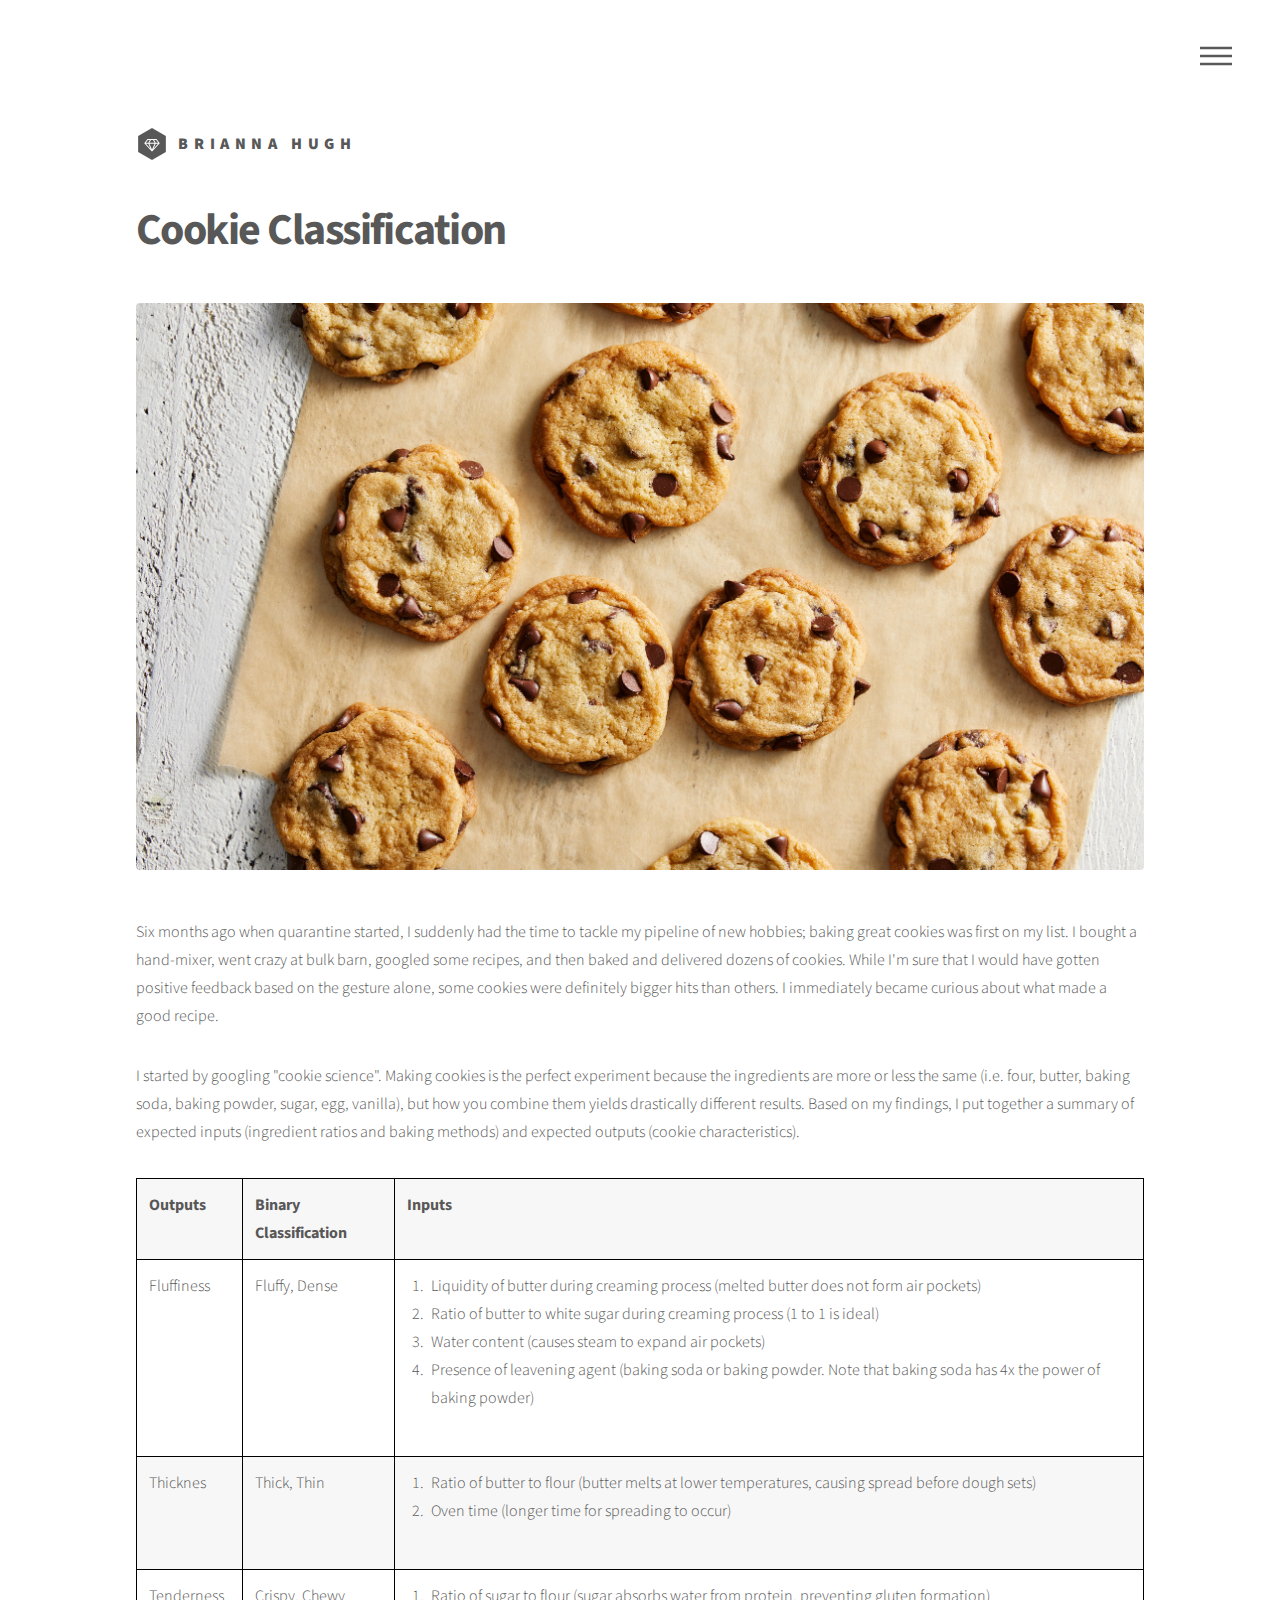
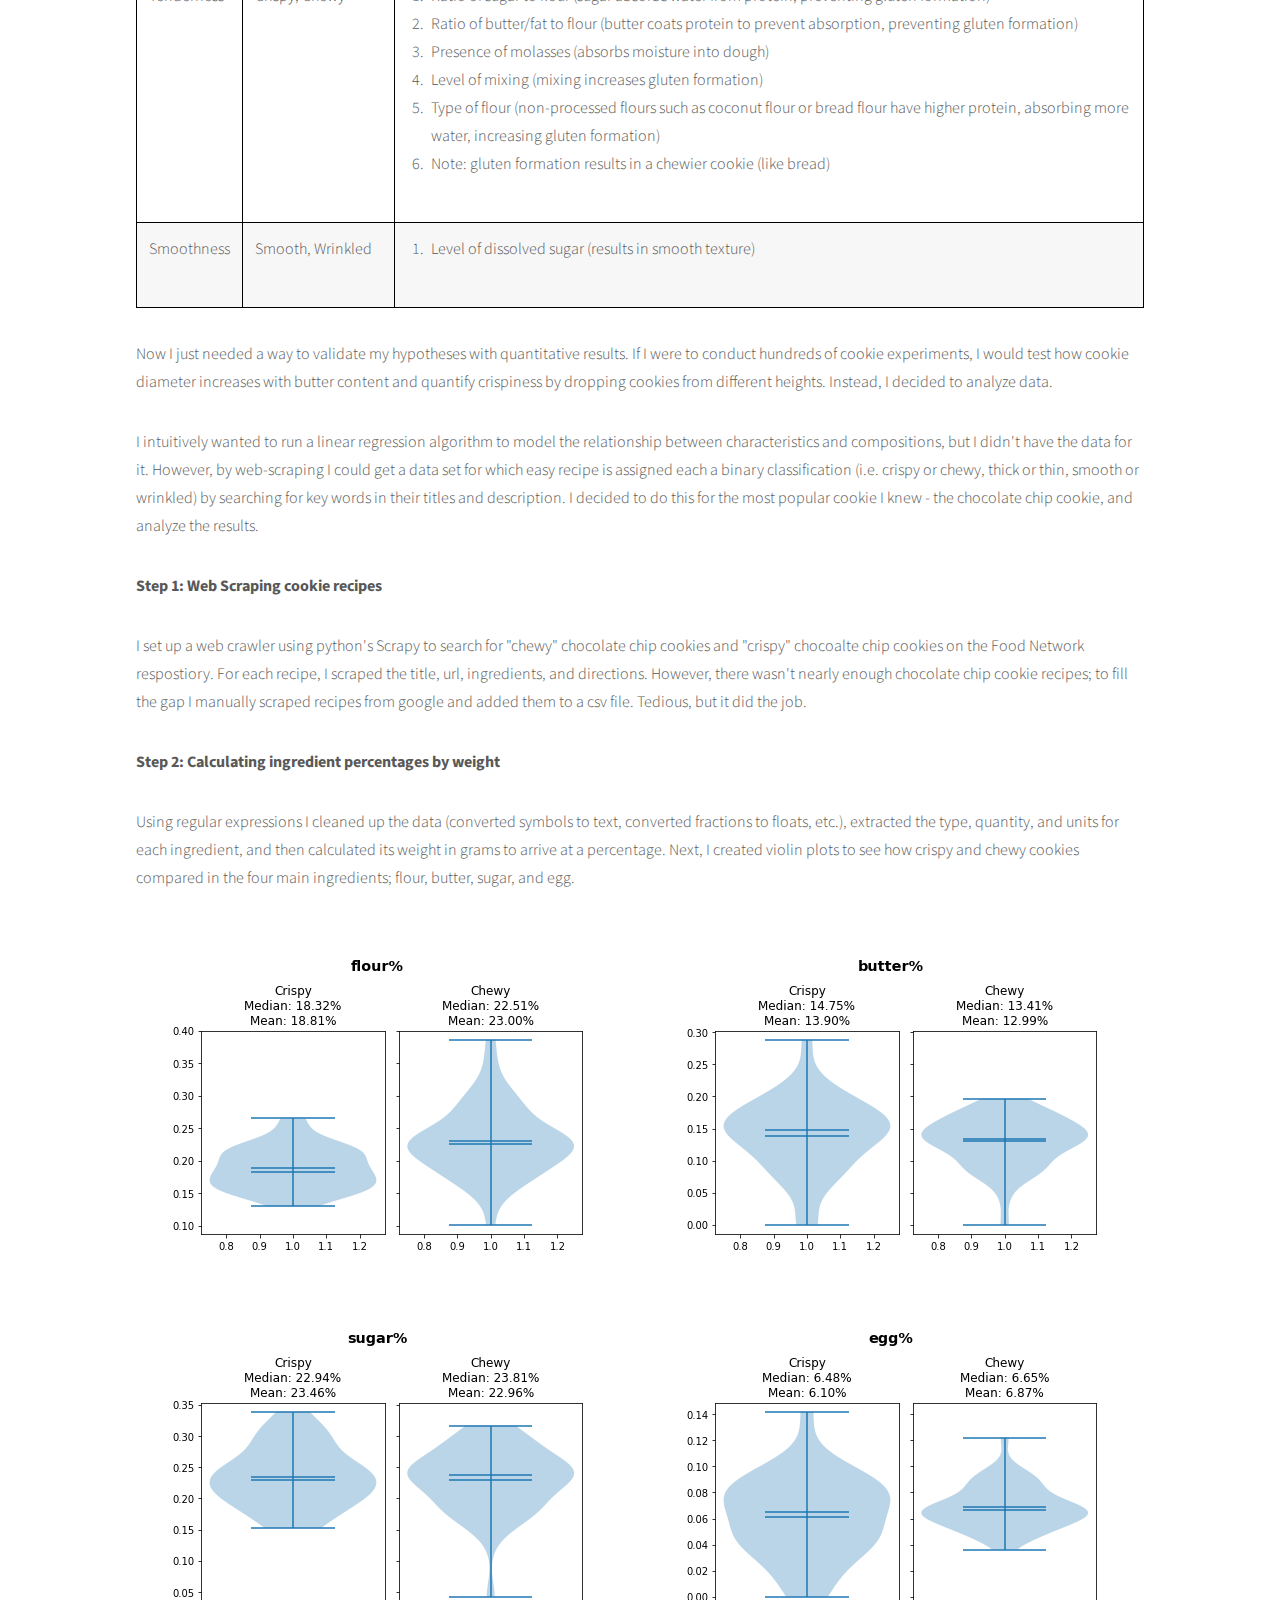
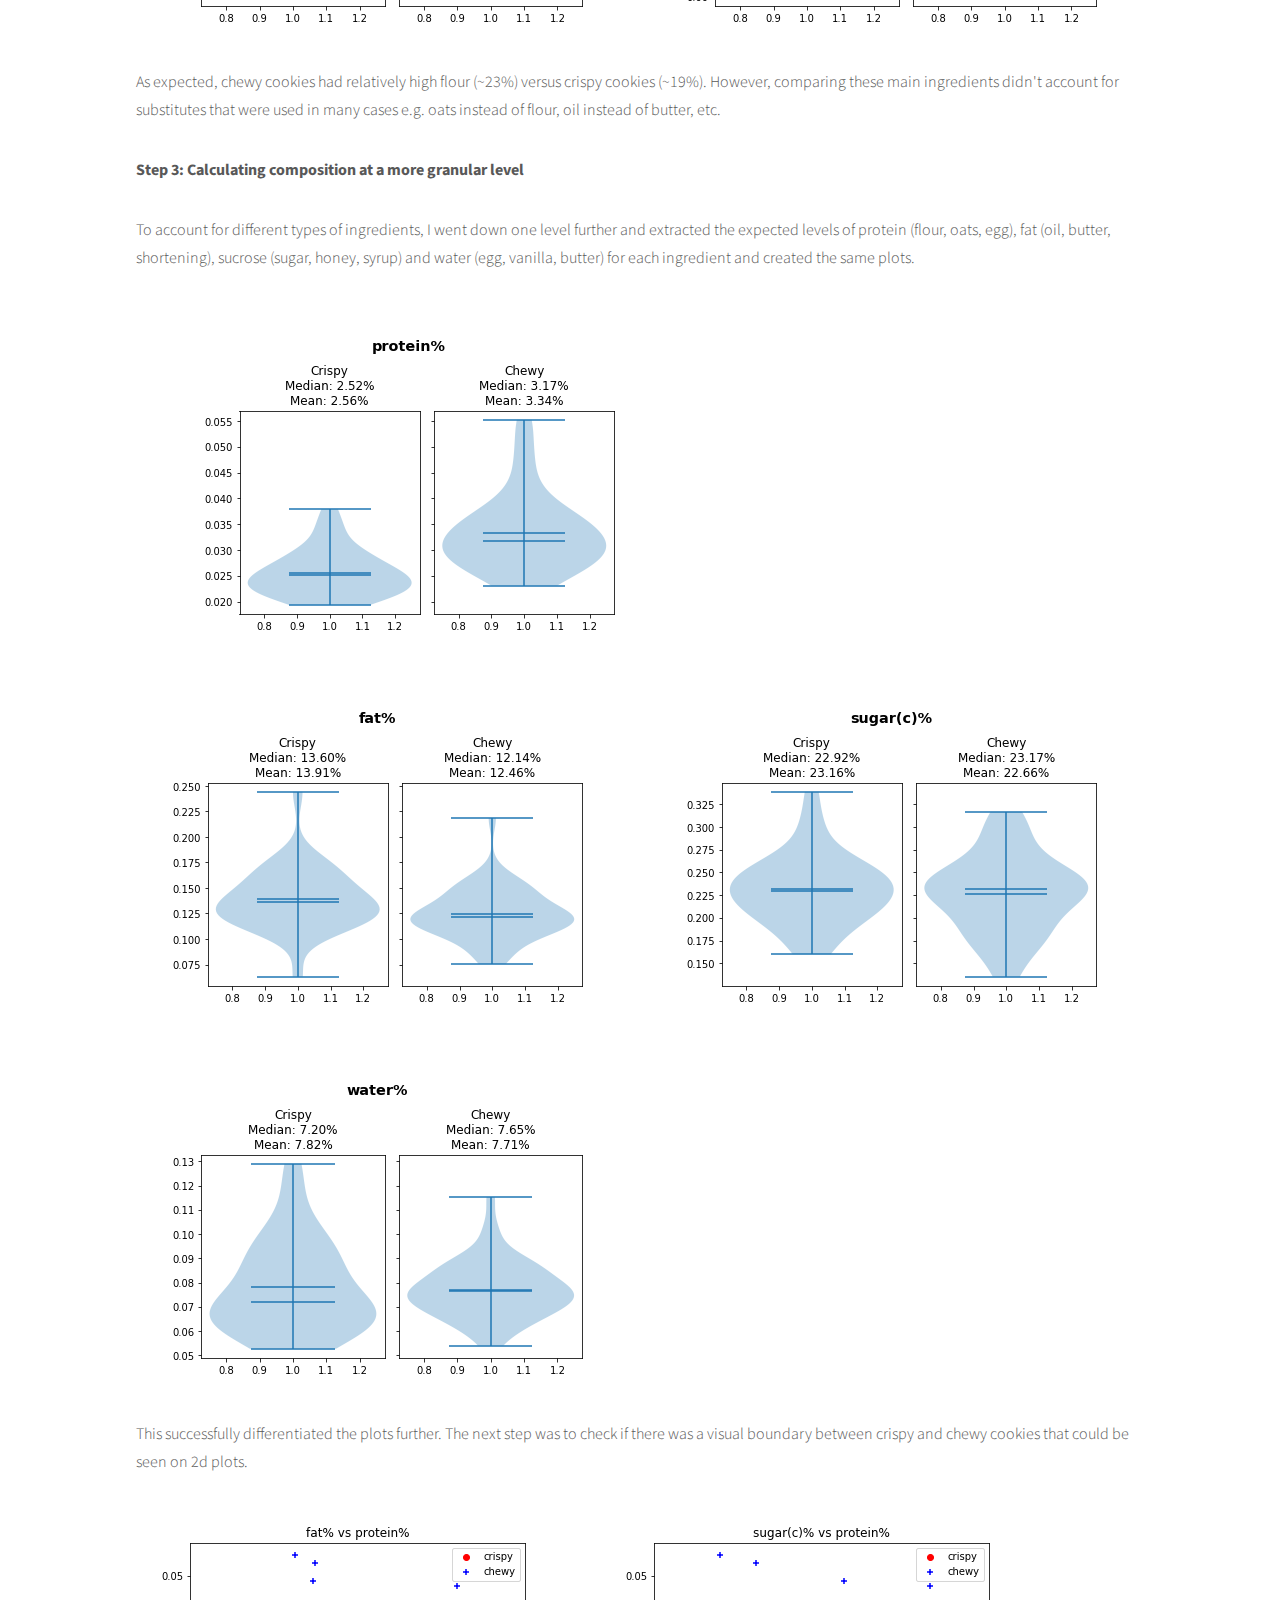
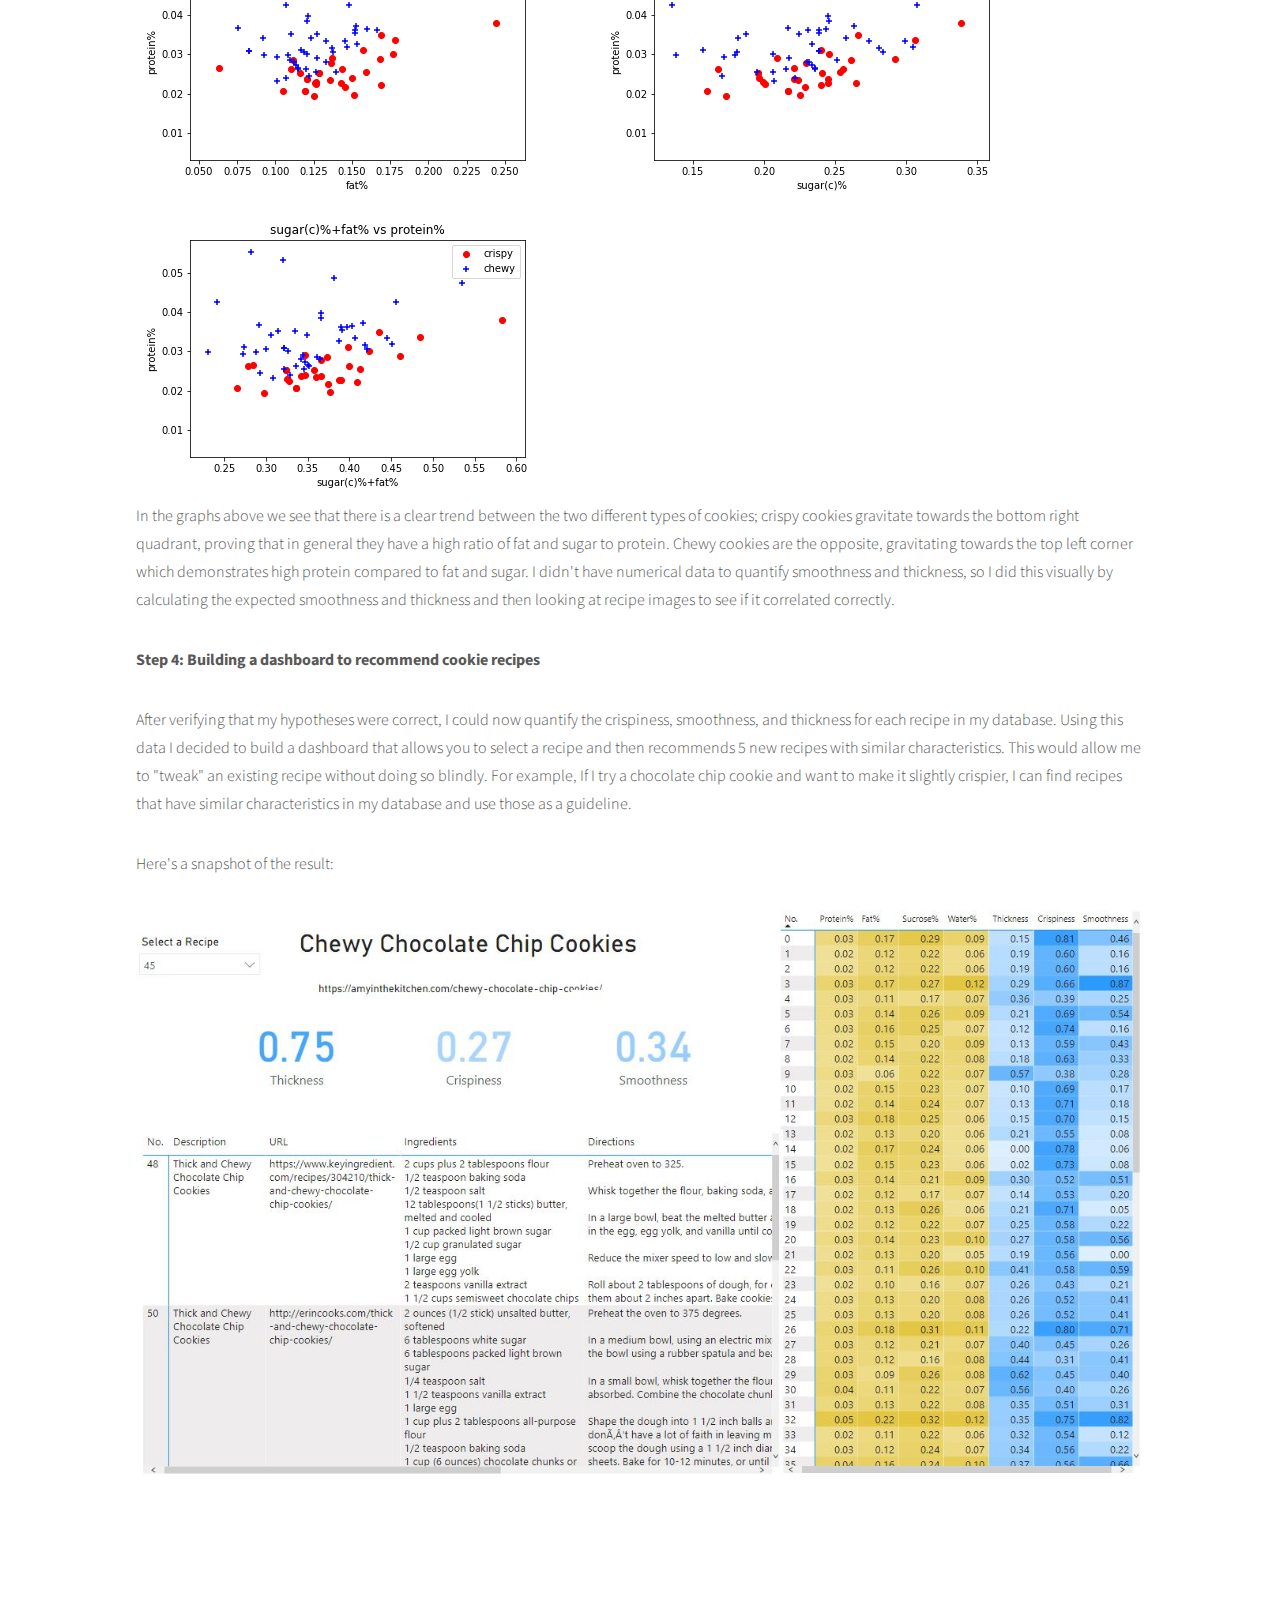
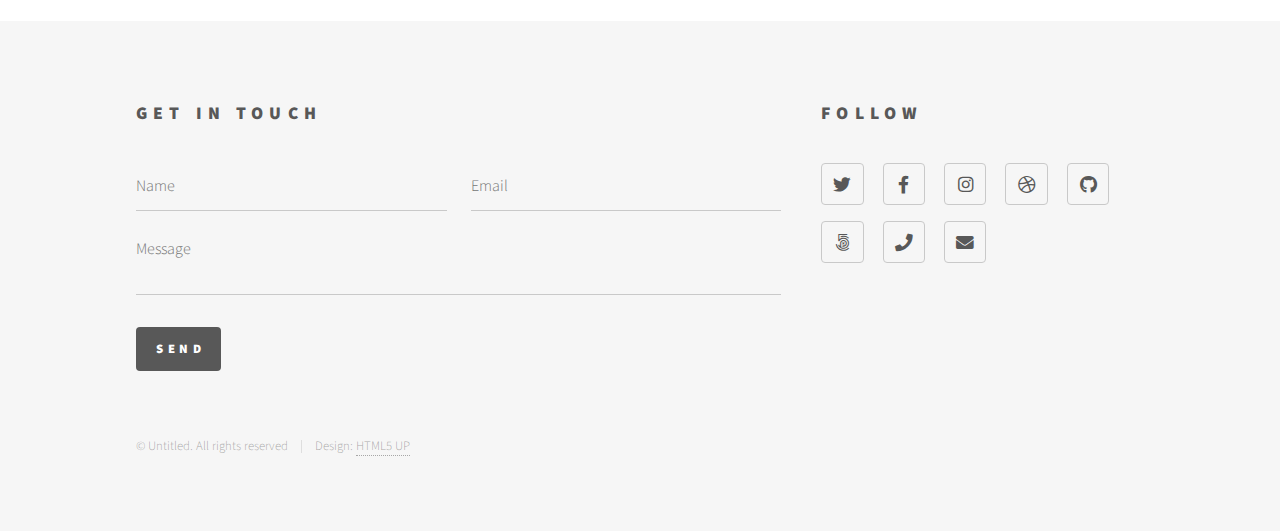
==== commit 063d253a: "Update generic_p1.html" ====
--- a/generic_p1.html
+++ b/generic_p1.html
@@ -162,7 +162,7 @@
 							<p class="subtitle">Step 4: Building a dashboard to recommend cookie recipes</p>				
 							<p>After verifying that my hypotheses were correct, I could now quantify the crispiness, smoothness, and thickness for each recipe in my database.  Using this data I decided to build a dashboard that allows you to select a recipe and then recommends 5 new recipes with similar characteristics.  This would allow me to "tweak" an existing recipe without doing so blindly.  For example, If I try a chocolate chip cookie and want to make it slightly crispier, I can find recipes that have similar characteristics in my database and use those as a guideline.</p>
 							<p>Here's a snapshot of the result:</p>
-							<span class="image main"><img src="images/choco_chip.jpg" alt="" /></span>
+							<span class="image main"><img src="images/cookie_dashboard.JPG" alt="" /></span>
 						</div>
 					</div>
 
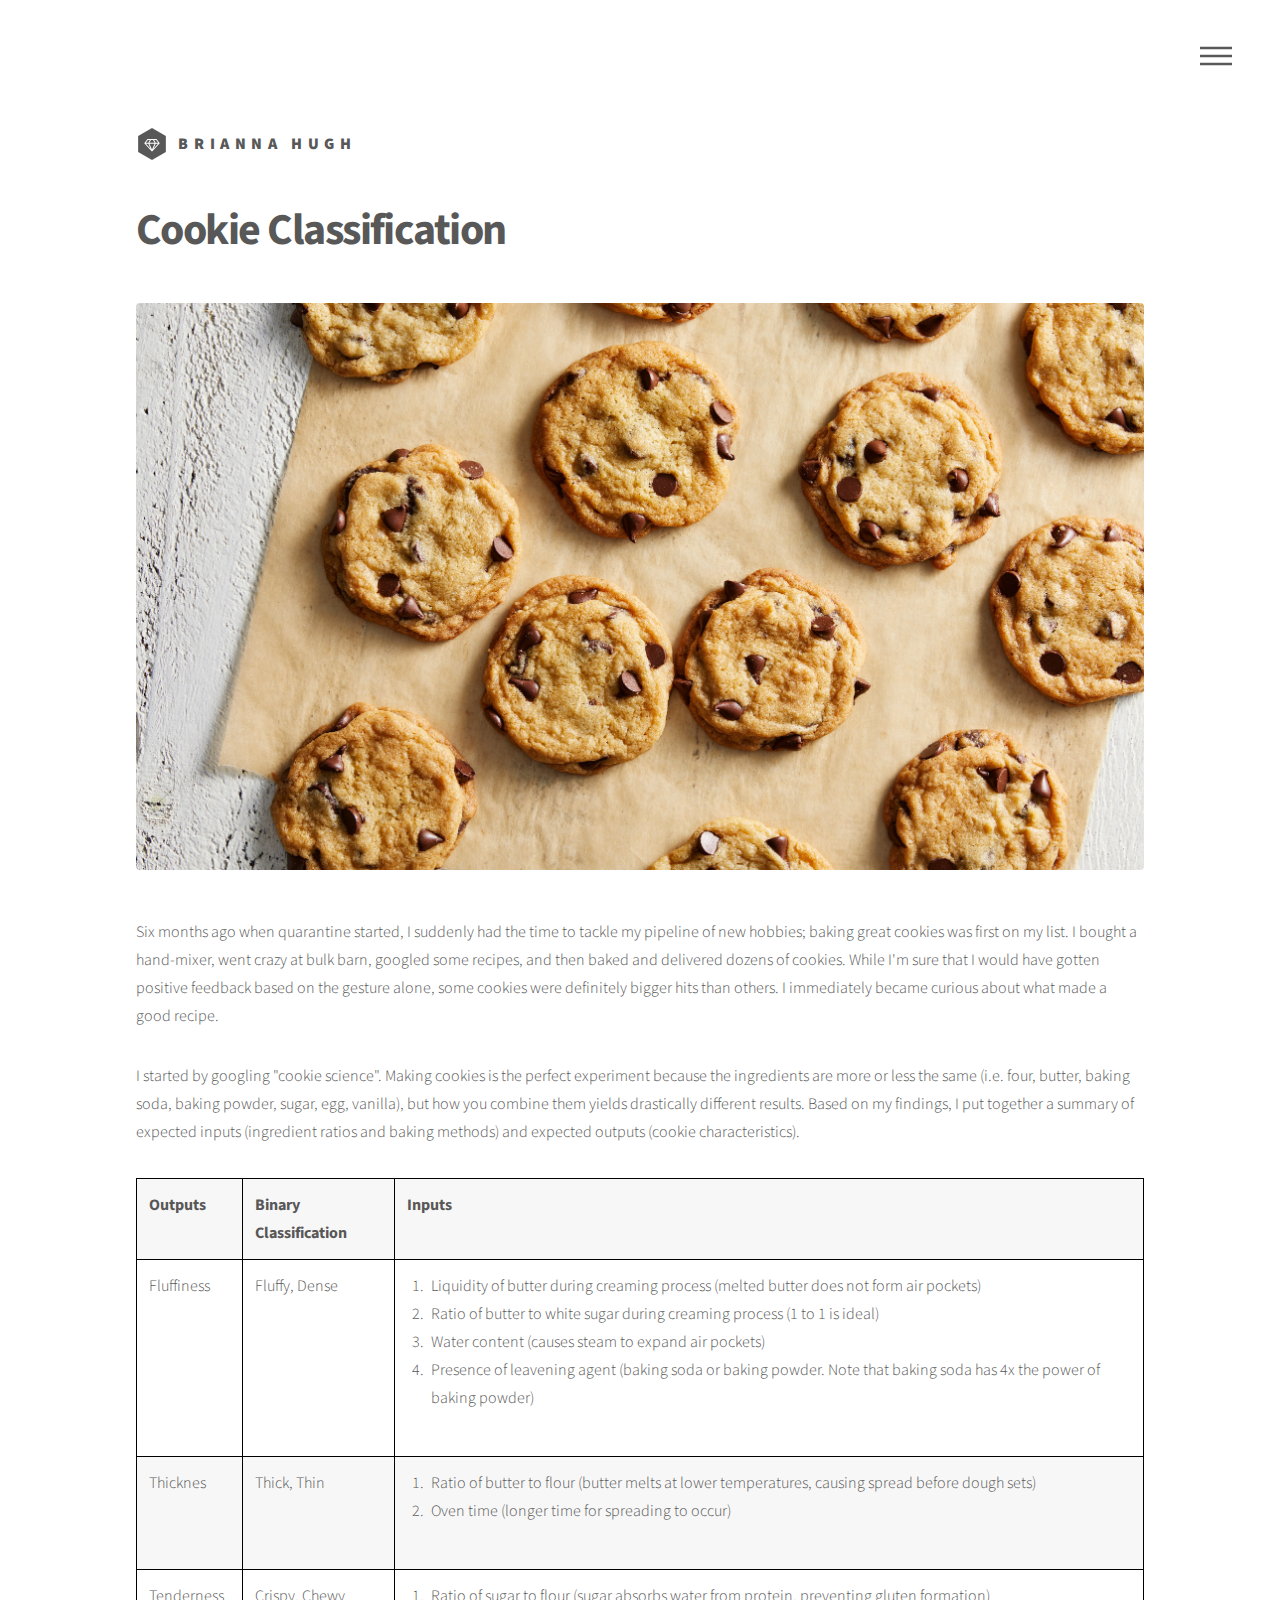
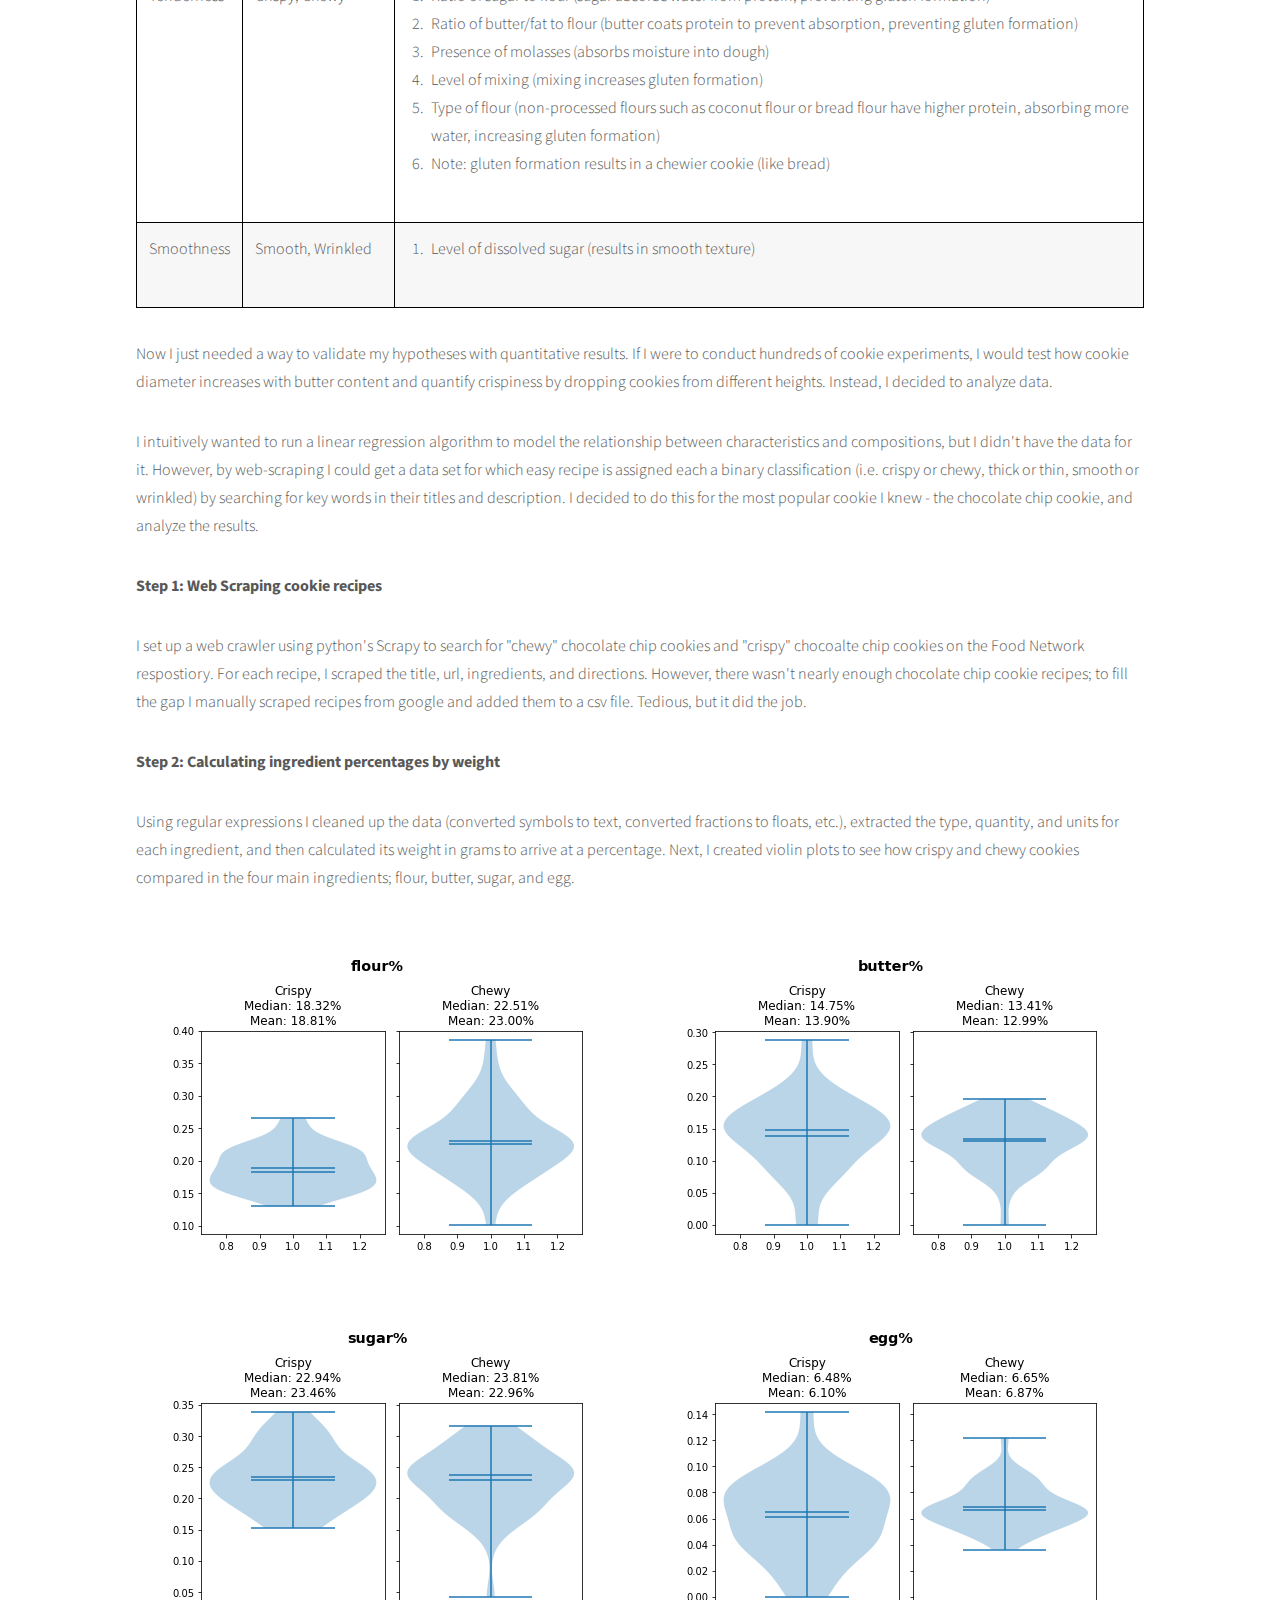
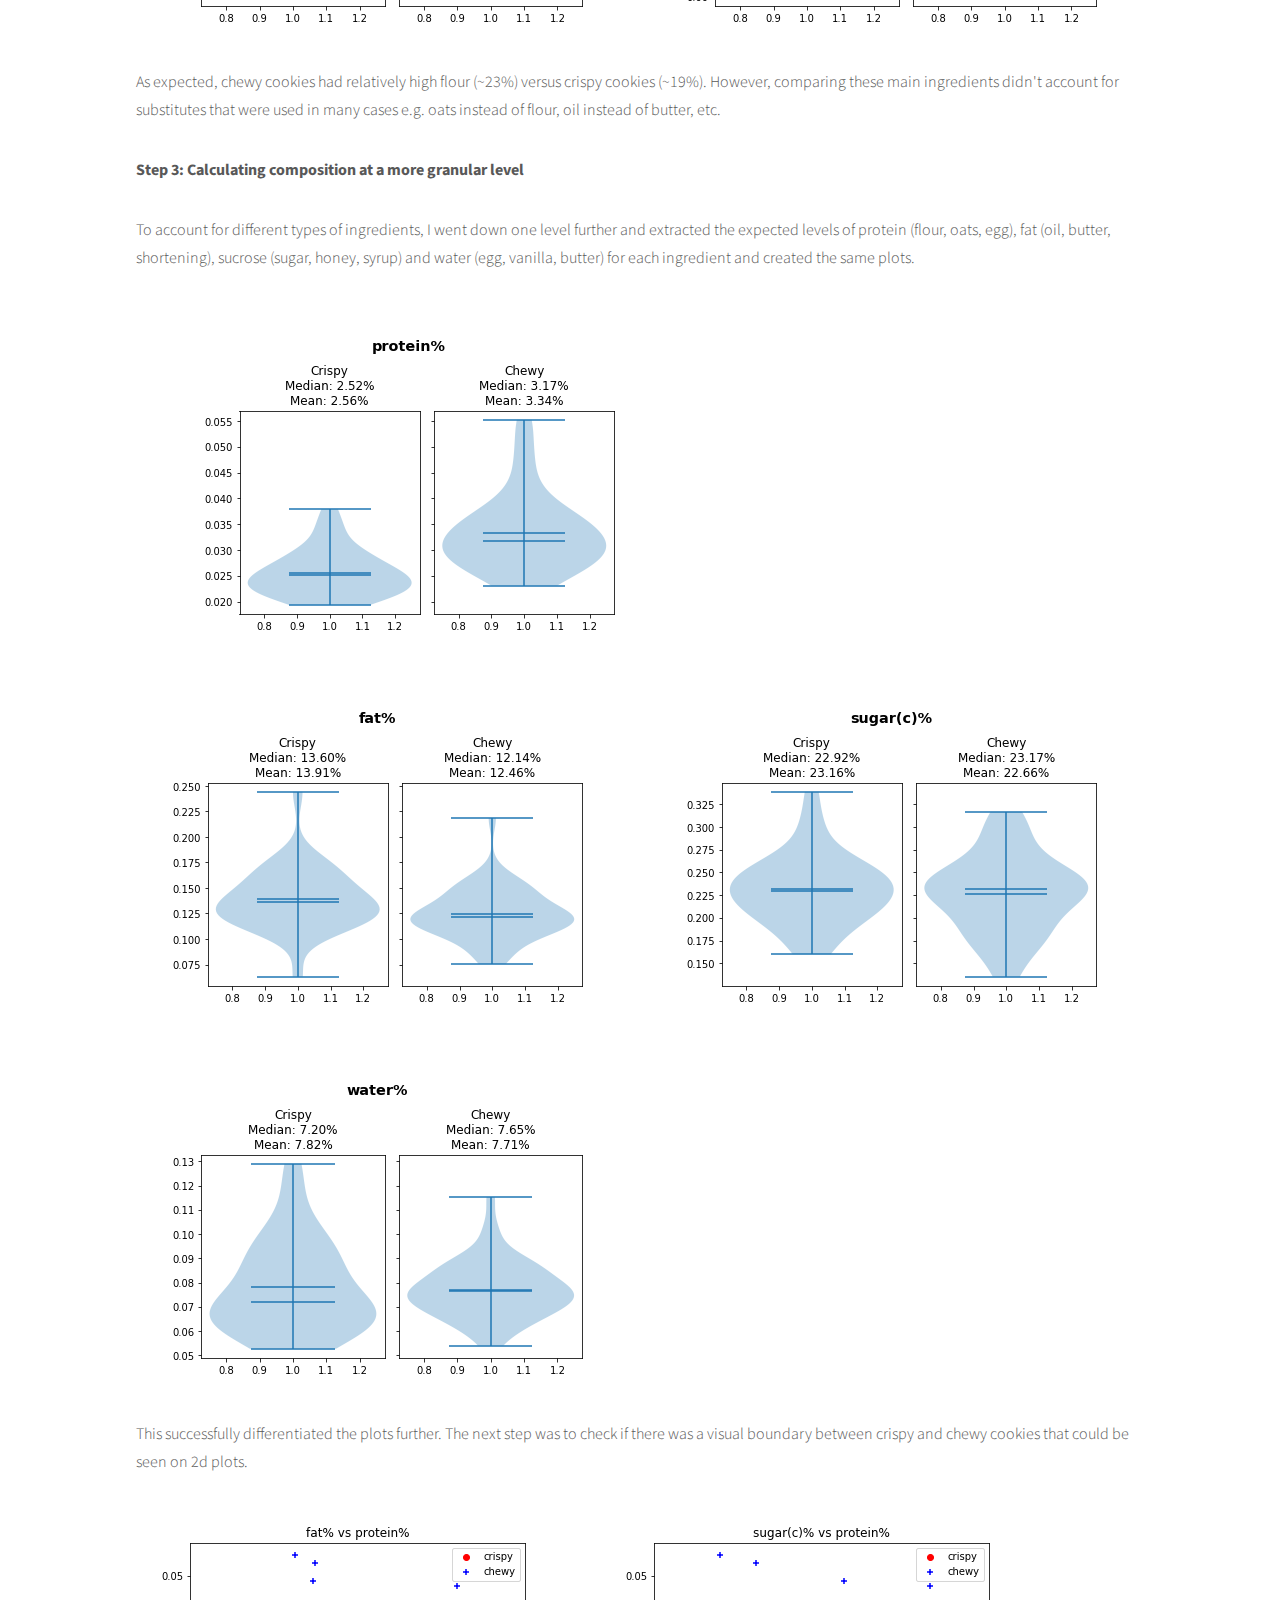
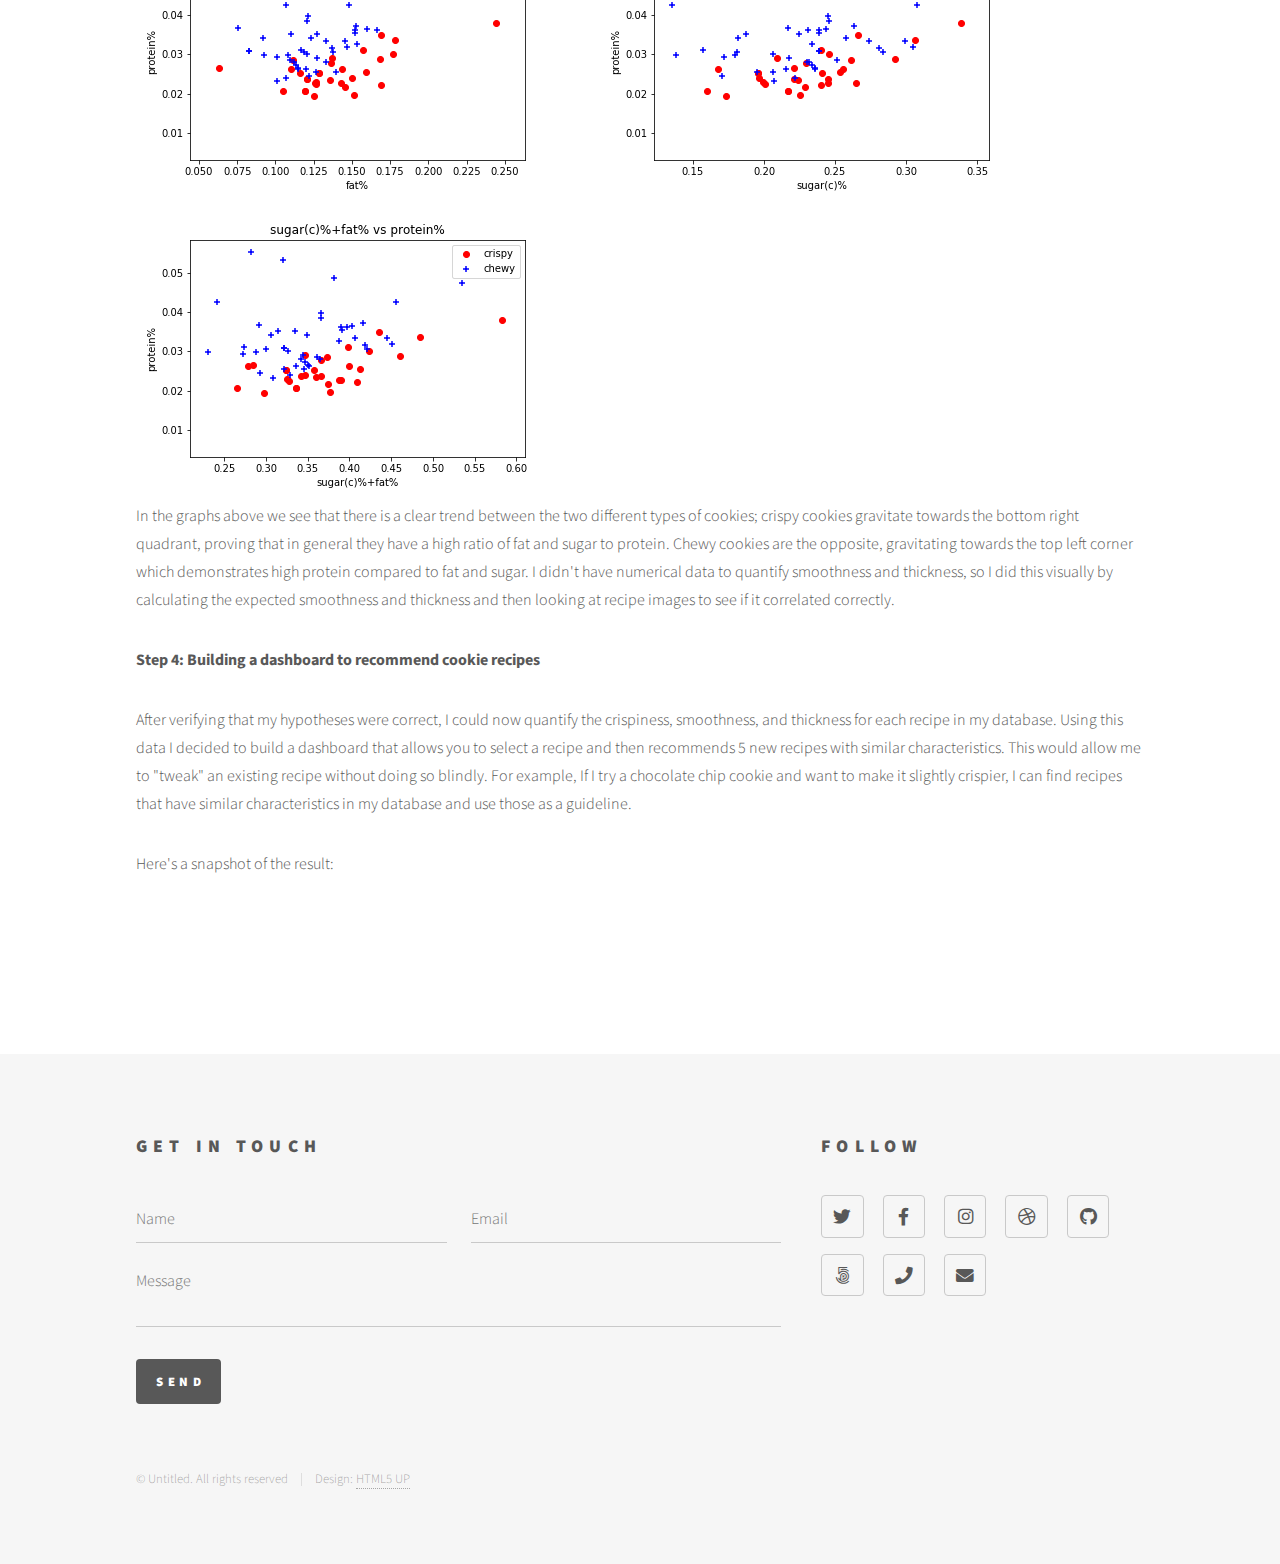
==== commit 99ecfb62: "Update generic_p1.html" ====
--- a/generic_p1.html
+++ b/generic_p1.html
@@ -162,7 +162,7 @@
 							<p class="subtitle">Step 4: Building a dashboard to recommend cookie recipes</p>				
 							<p>After verifying that my hypotheses were correct, I could now quantify the crispiness, smoothness, and thickness for each recipe in my database.  Using this data I decided to build a dashboard that allows you to select a recipe and then recommends 5 new recipes with similar characteristics.  This would allow me to "tweak" an existing recipe without doing so blindly.  For example, If I try a chocolate chip cookie and want to make it slightly crispier, I can find recipes that have similar characteristics in my database and use those as a guideline.</p>
 							<p>Here's a snapshot of the result:</p>
-							<span class="image main"><img src="images/cookie_dashboard.JPG" alt="" /></span>
+							<span class="image main"><img src="images/cookie_dashboard.PNG" alt="" /></span>
 						</div>
 					</div>
 
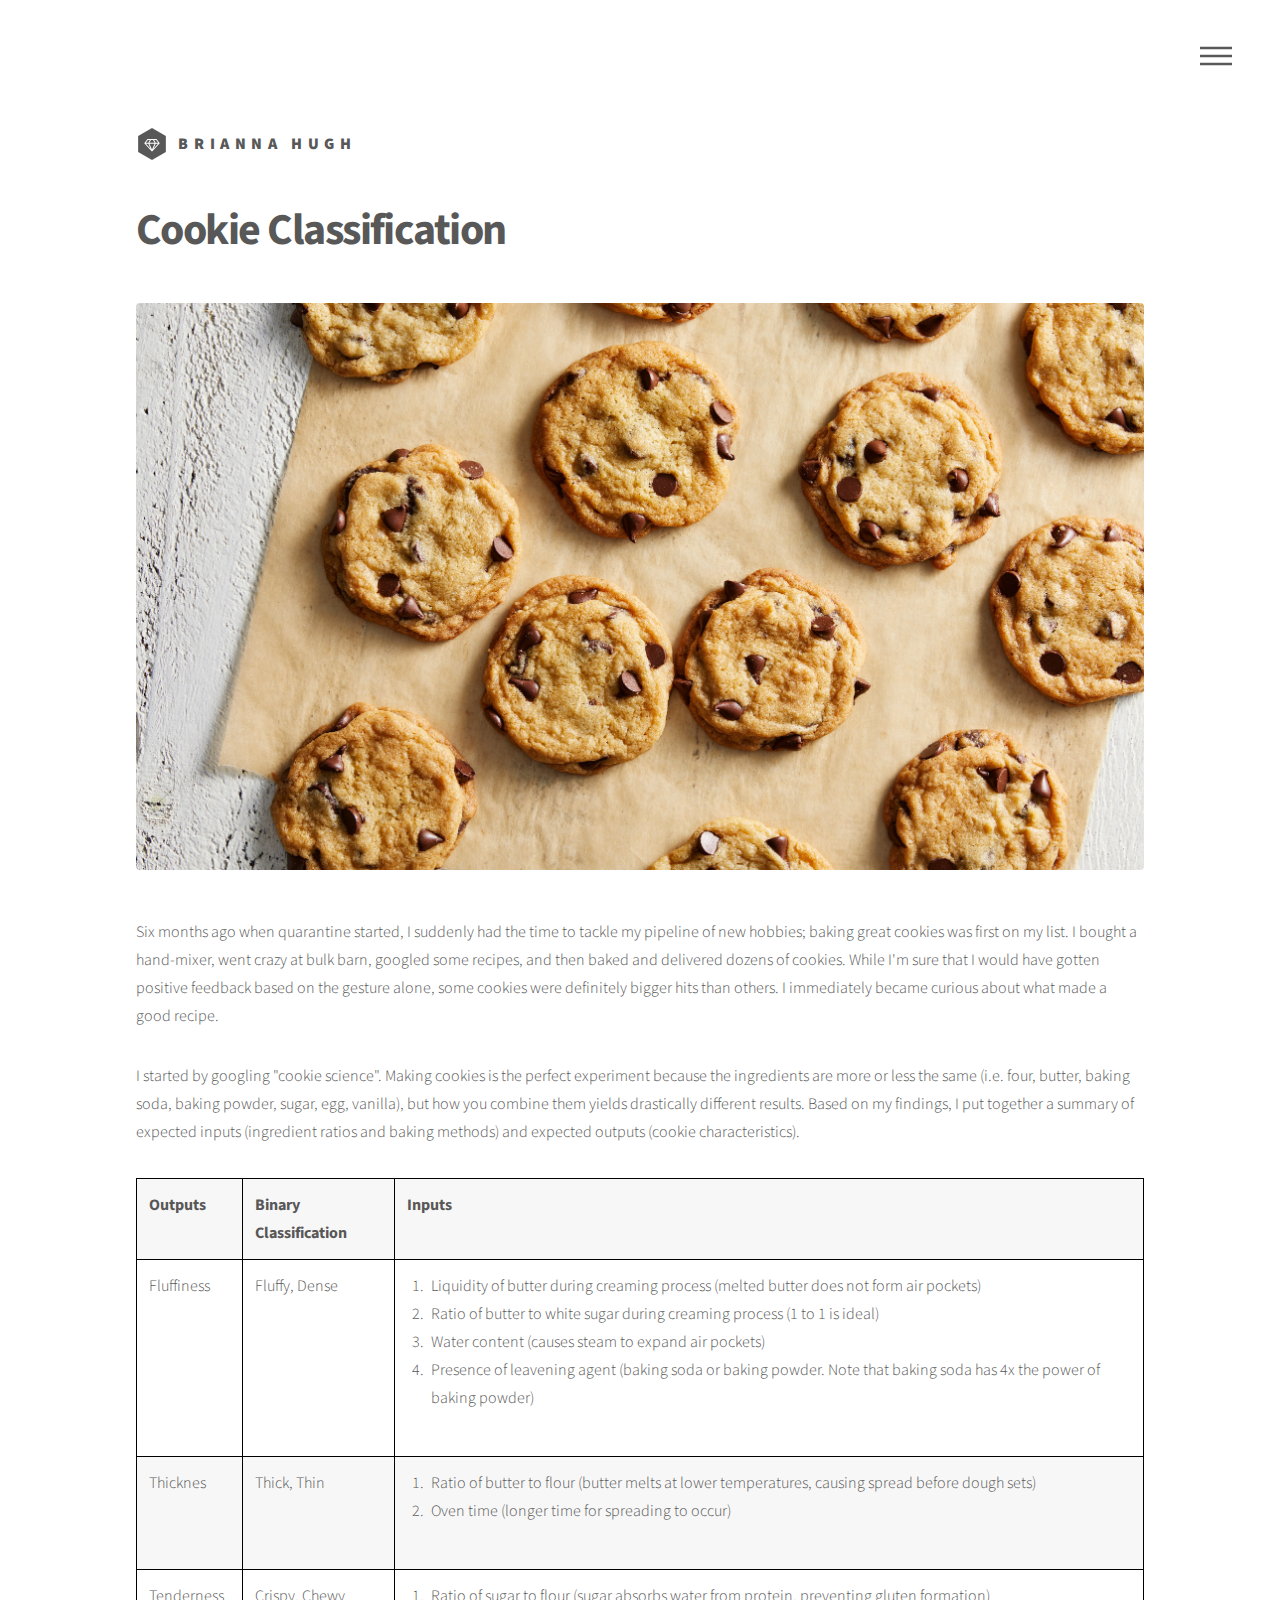
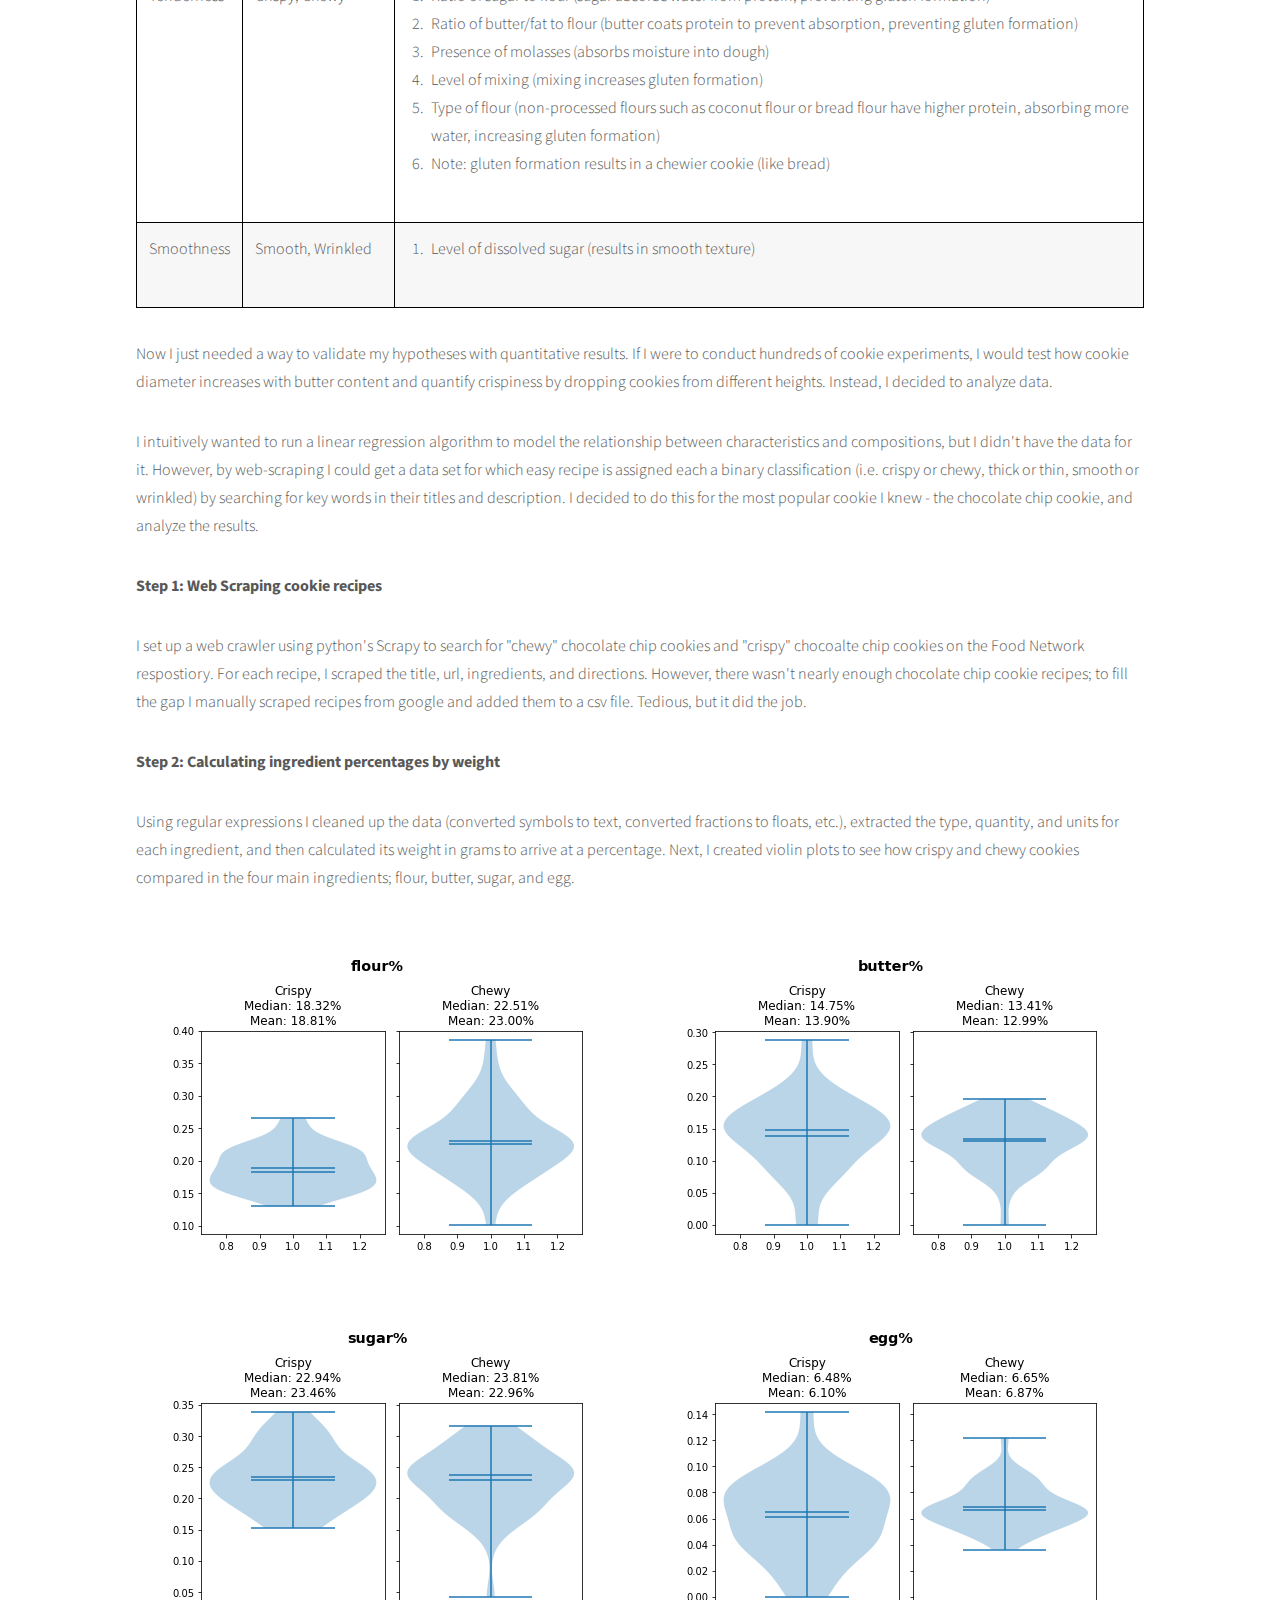
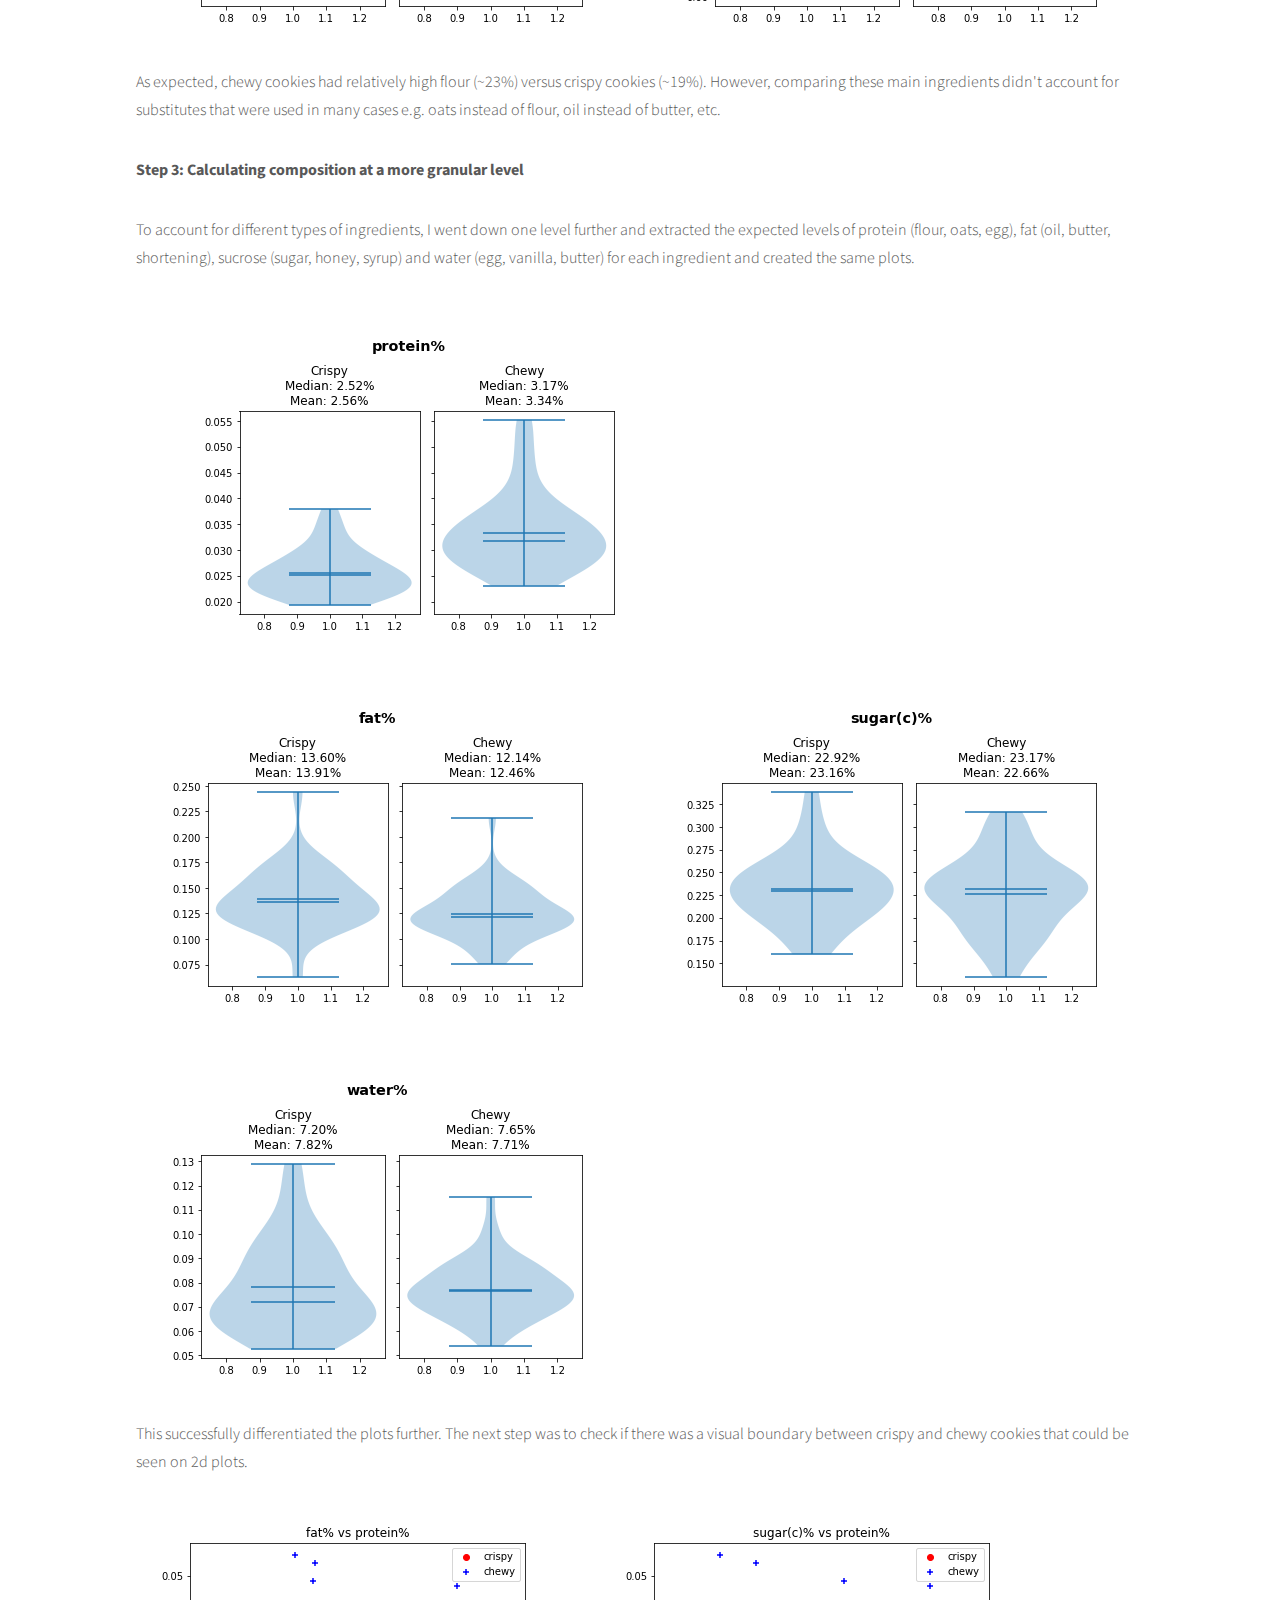
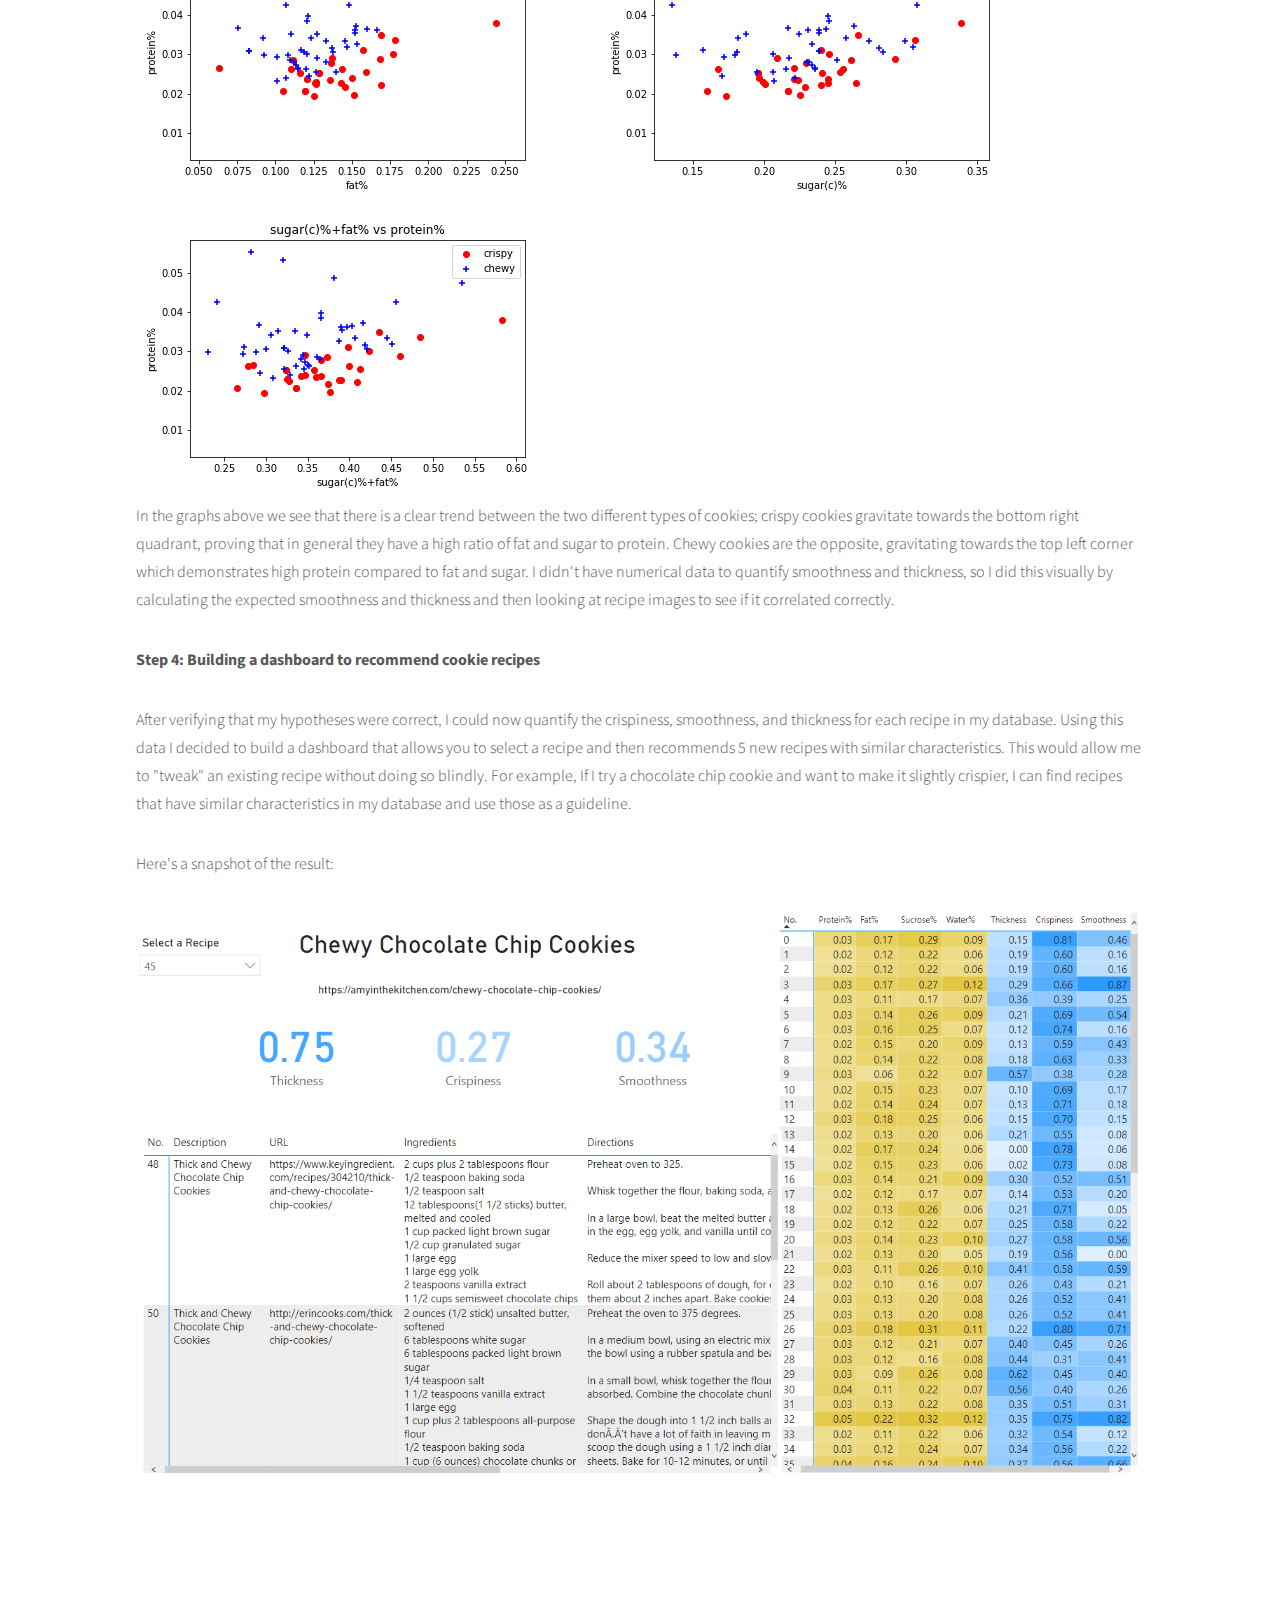
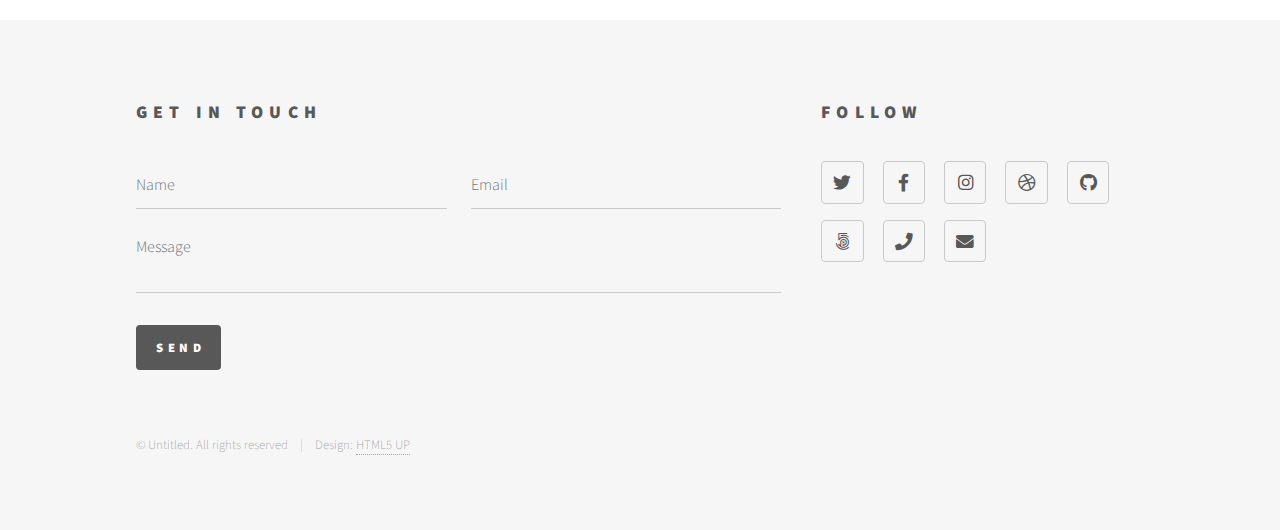
==== commit 9d551368: "Update generic_p1.html" ====
--- a/generic_p1.html
+++ b/generic_p1.html
@@ -162,7 +162,7 @@
 							<p class="subtitle">Step 4: Building a dashboard to recommend cookie recipes</p>				
 							<p>After verifying that my hypotheses were correct, I could now quantify the crispiness, smoothness, and thickness for each recipe in my database.  Using this data I decided to build a dashboard that allows you to select a recipe and then recommends 5 new recipes with similar characteristics.  This would allow me to "tweak" an existing recipe without doing so blindly.  For example, If I try a chocolate chip cookie and want to make it slightly crispier, I can find recipes that have similar characteristics in my database and use those as a guideline.</p>
 							<p>Here's a snapshot of the result:</p>
-							<span class="image main"><img src="images/cookie_dashboard.PNG" alt="" /></span>
+							<span class="image main"><img src="images/cookie_dashboard.png" alt="" /></span>
 						</div>
 					</div>
 
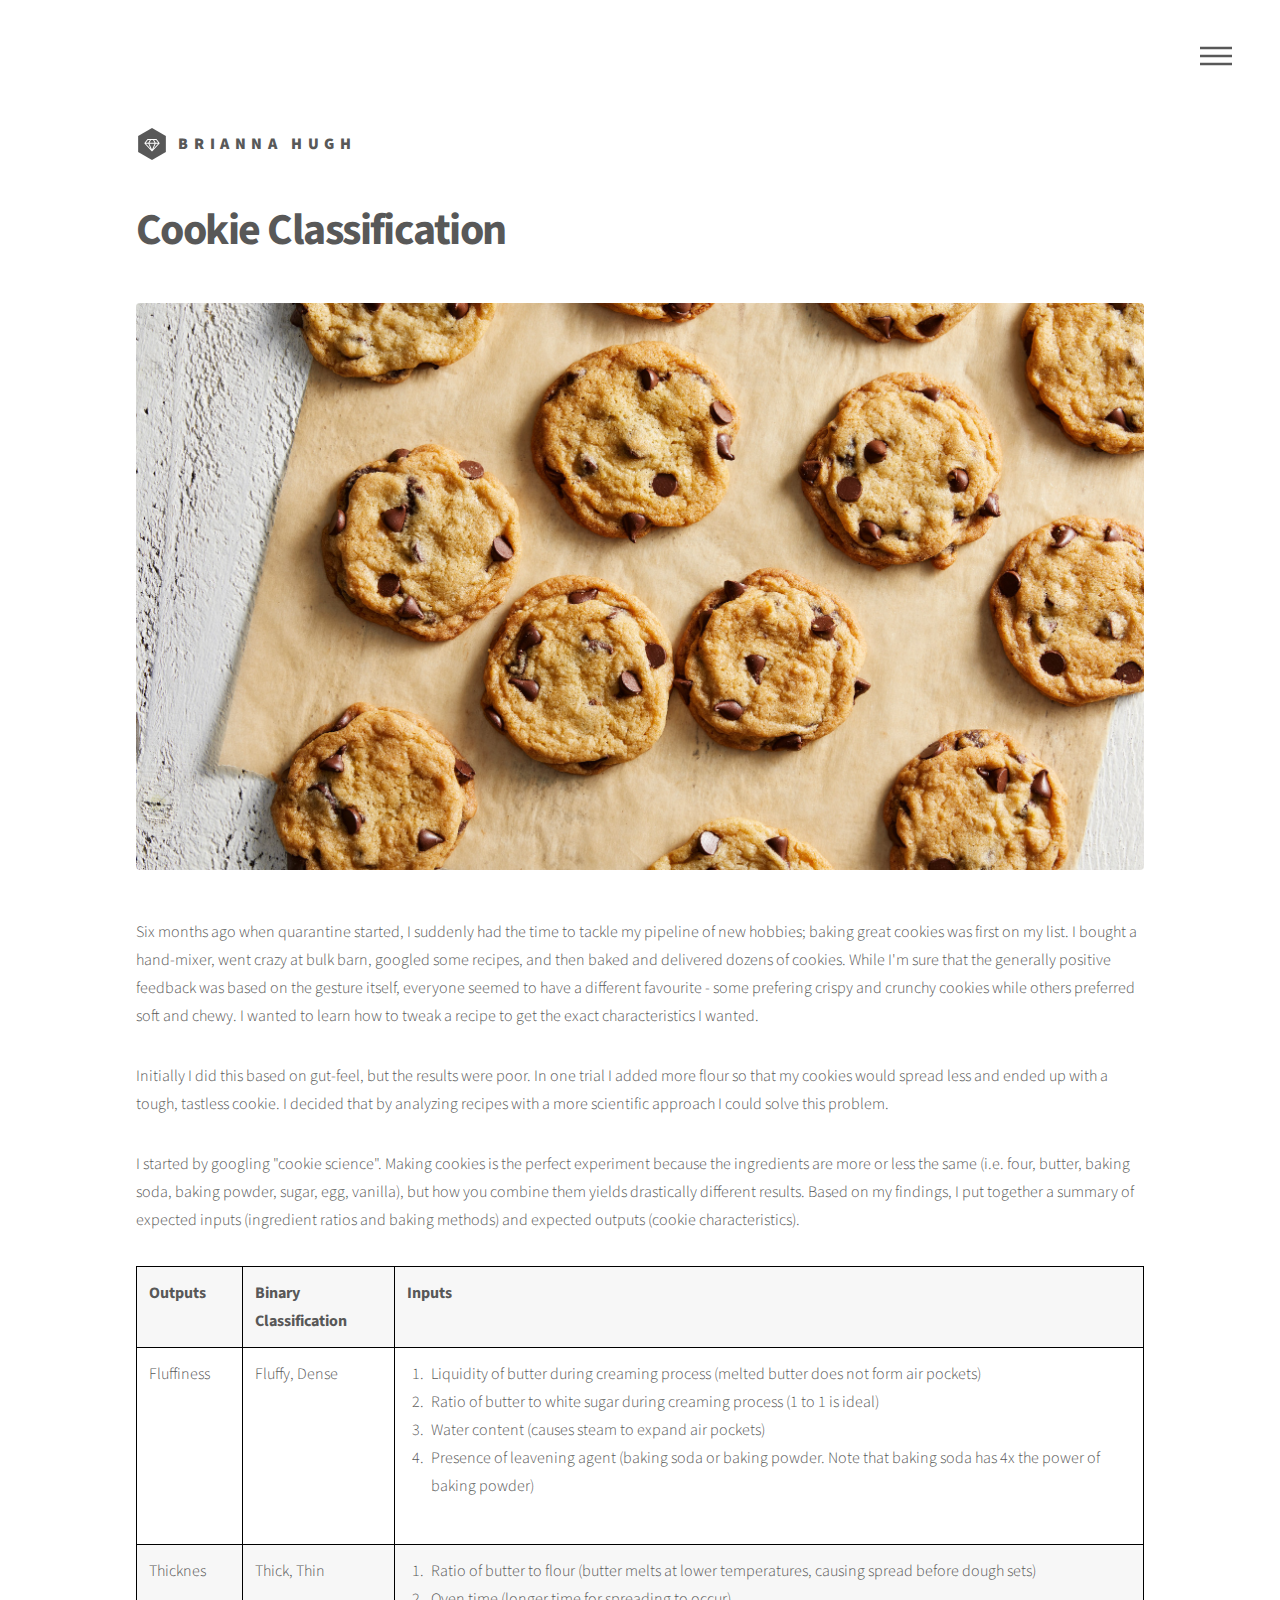
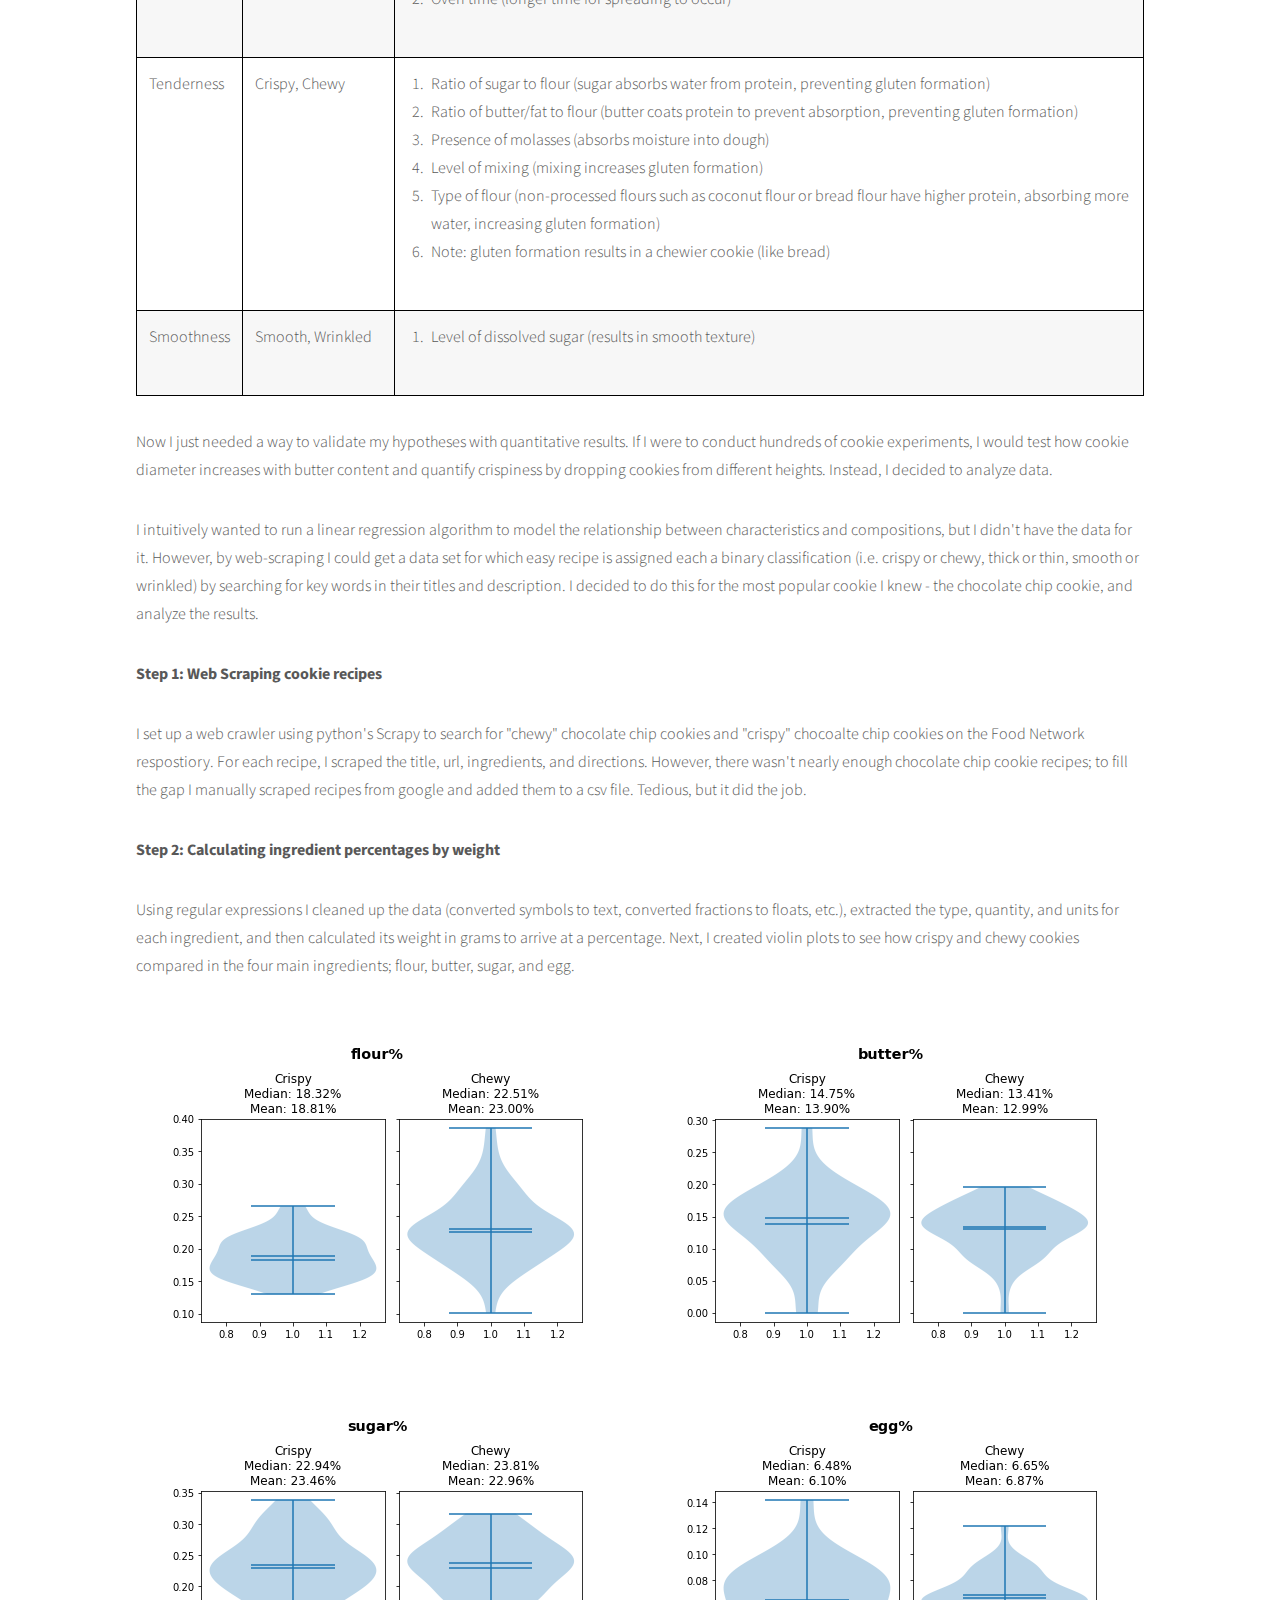
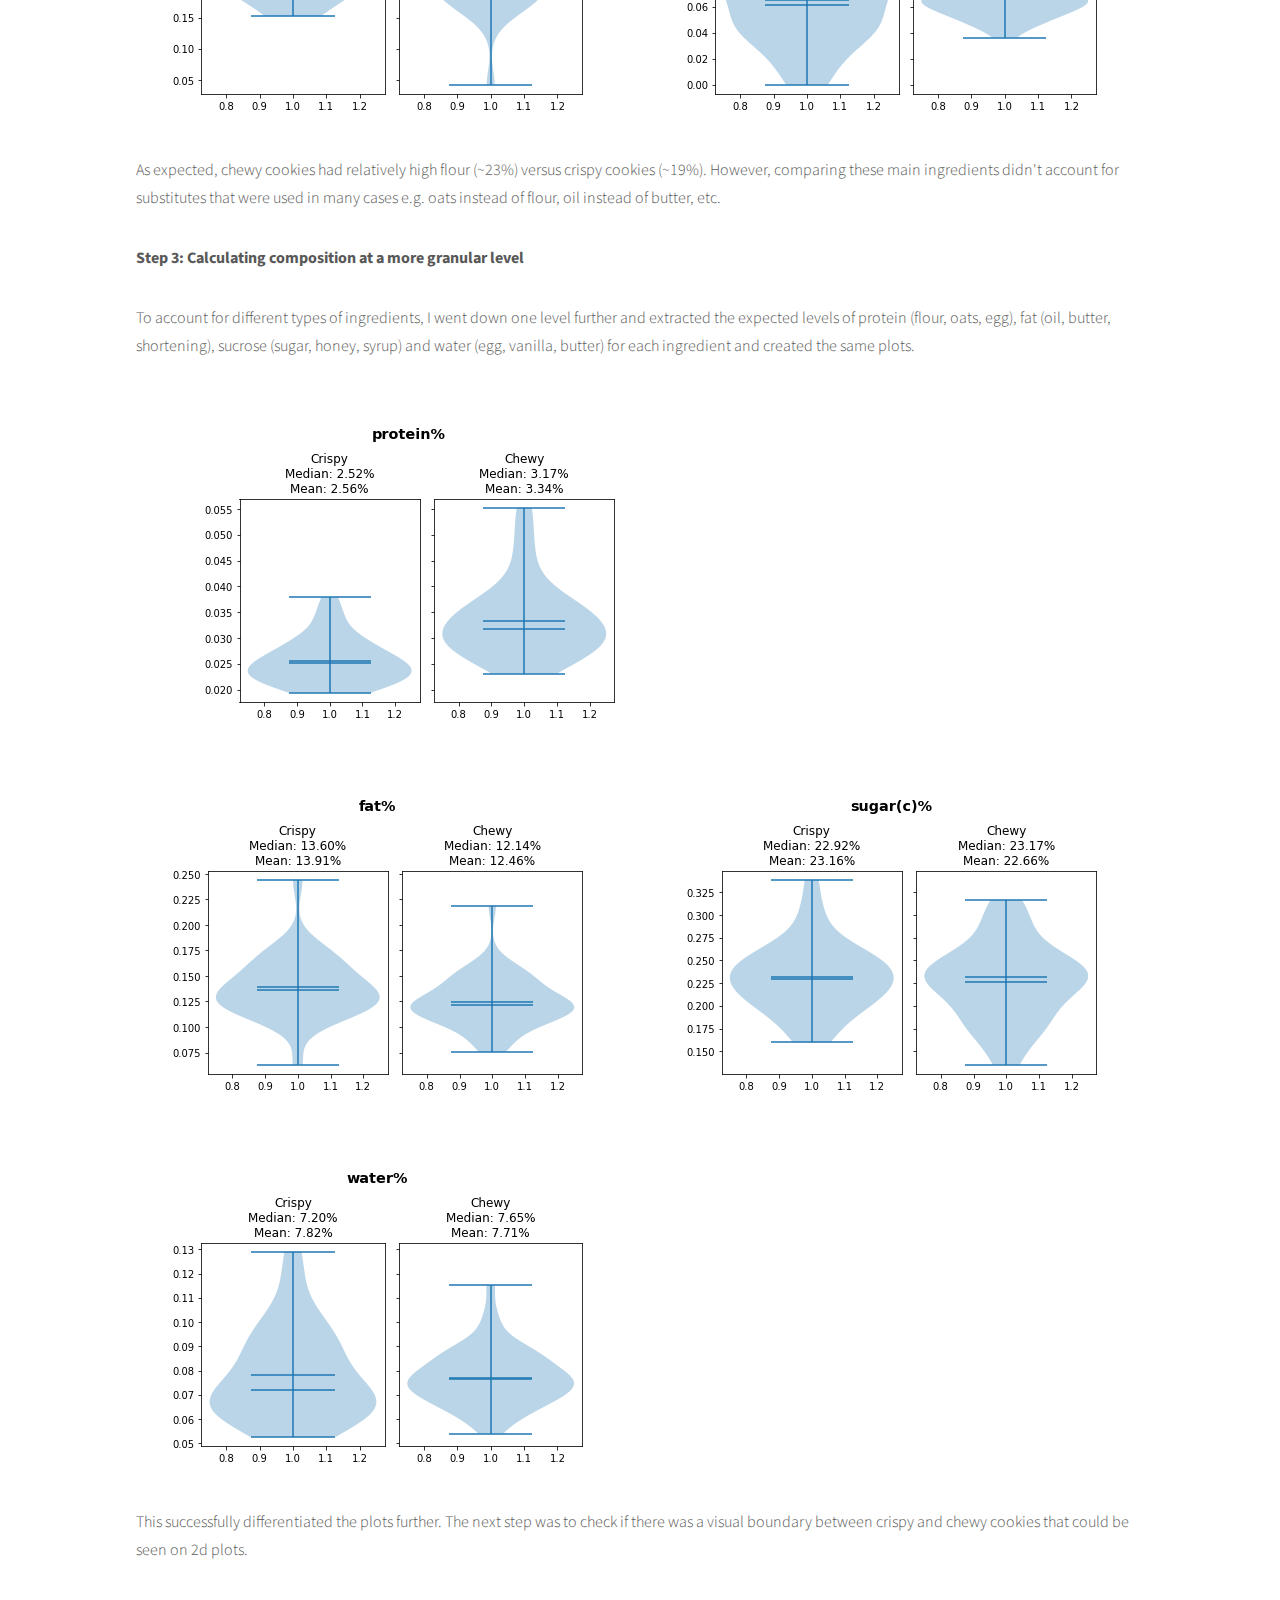
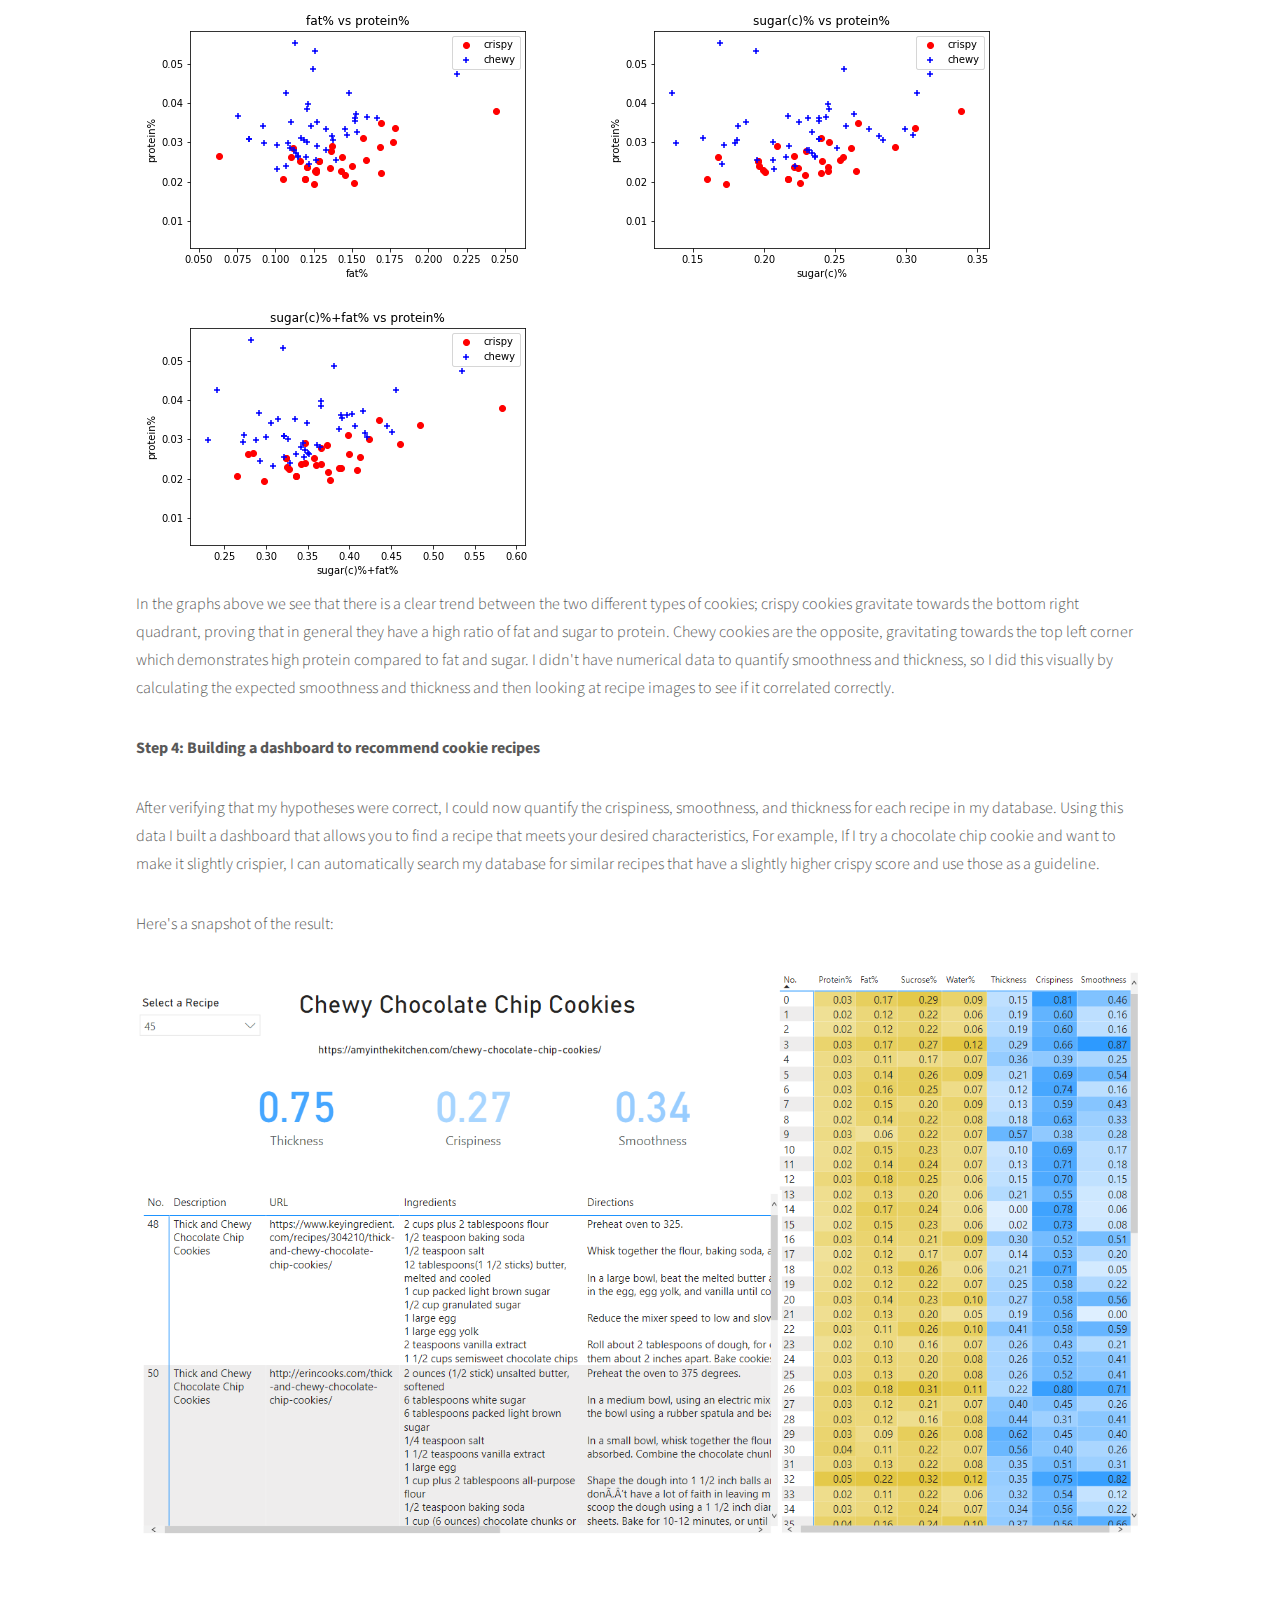
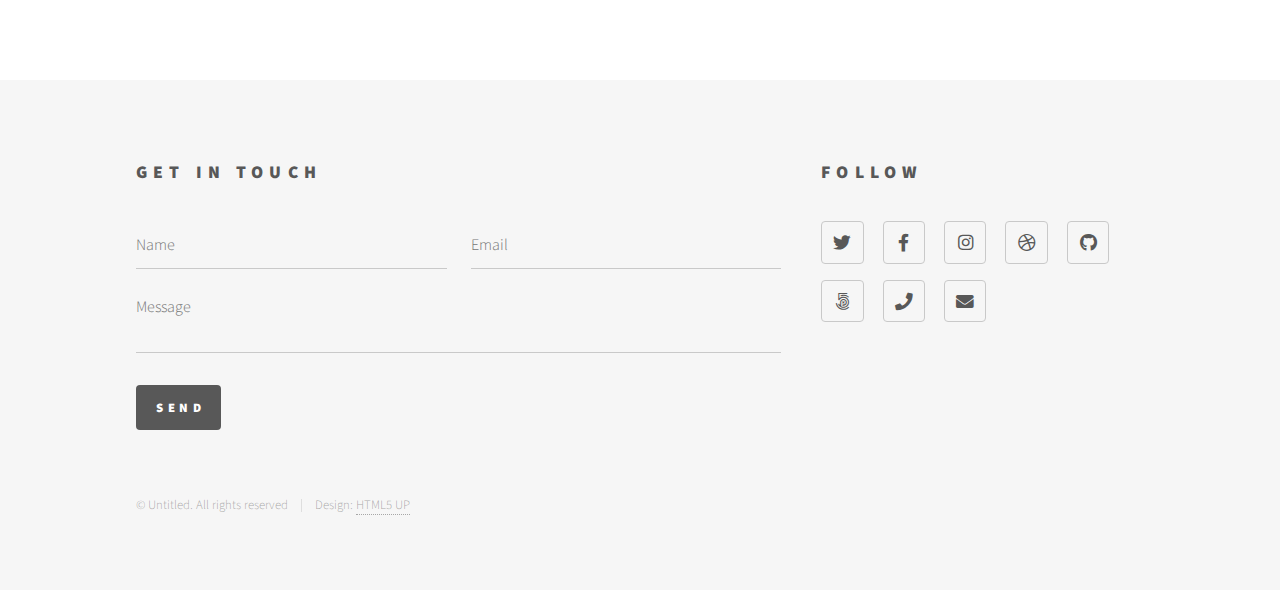
==== commit fdbd7dba: "Update generic_p1.html" ====
--- a/generic_p1.html
+++ b/generic_p1.html
@@ -51,7 +51,8 @@
 						<div class="inner">
 							<h1>Cookie Classification</h1>
 							<span class="image main"><img src="images/choco_chip.jpg" alt="" /></span>
-							<p>Six months ago when quarantine started, I suddenly had the time to tackle my pipeline of new hobbies; baking great cookies was first on my list.  I bought a hand-mixer, went crazy at bulk barn, googled some recipes, and then baked and delivered dozens of cookies.  While I'm sure that I would have gotten positive feedback based on the gesture alone, some cookies were definitely bigger hits than others.  I immediately became curious about what made a good recipe. </p>
+							<p>Six months ago when quarantine started, I suddenly had the time to tackle my pipeline of new hobbies; baking great cookies was first on my list.  I bought a hand-mixer, went crazy at bulk barn, googled some recipes, and then baked and delivered dozens of cookies.  While I'm sure that the generally positive feedback was based on the gesture itself, everyone seemed to have a different favourite - some prefering crispy and crunchy cookies while others preferred soft and chewy.  I wanted to learn how to tweak a recipe to get the exact characteristics I wanted.</p>
+							<p>Initially I did this based on gut-feel, but the results were poor.  In one trial I added more flour so that my cookies would spread less and ended up with a tough, tastless cookie.  I decided that by analyzing recipes with a more scientific approach I could solve this problem.</p>
 							<p>I started by googling "cookie science".  Making cookies is the perfect experiment because the ingredients are more or less the same (i.e. four, butter, baking soda, baking powder, sugar, egg, vanilla), but how you combine them yields drastically different results.  Based on my findings, I put together a summary of expected inputs (ingredient ratios and baking methods) and expected outputs (cookie characteristics).  </p>
 							<table class="studentInfo">
 								<tbody>
@@ -160,7 +161,7 @@
 							</div>
 							<p>In the graphs above we see that there is a clear trend between the two different types of cookies; crispy cookies gravitate towards the bottom right quadrant, proving that in general they have a high ratio of fat and sugar to protein.  Chewy cookies are the opposite, gravitating towards the top left corner which demonstrates high protein compared to fat and sugar. I didn't have numerical data to quantify smoothness and thickness, so I did this visually by calculating the expected smoothness and thickness and then looking at recipe images to see if it correlated correctly.</p>
 							<p class="subtitle">Step 4: Building a dashboard to recommend cookie recipes</p>				
-							<p>After verifying that my hypotheses were correct, I could now quantify the crispiness, smoothness, and thickness for each recipe in my database.  Using this data I decided to build a dashboard that allows you to select a recipe and then recommends 5 new recipes with similar characteristics.  This would allow me to "tweak" an existing recipe without doing so blindly.  For example, If I try a chocolate chip cookie and want to make it slightly crispier, I can find recipes that have similar characteristics in my database and use those as a guideline.</p>
+							<p>After verifying that my hypotheses were correct, I could now quantify the crispiness, smoothness, and thickness for each recipe in my database.  Using this data I built a dashboard that allows you to find a recipe that meets your desired characteristics, For example, If I try a chocolate chip cookie and want to make it slightly crispier, I can automatically search my database for similar recipes that have a slightly higher crispy score and use those as a guideline.</p>
 							<p>Here's a snapshot of the result:</p>
 							<span class="image main"><img src="images/cookie_dashboard.png" alt="" /></span>
 						</div>
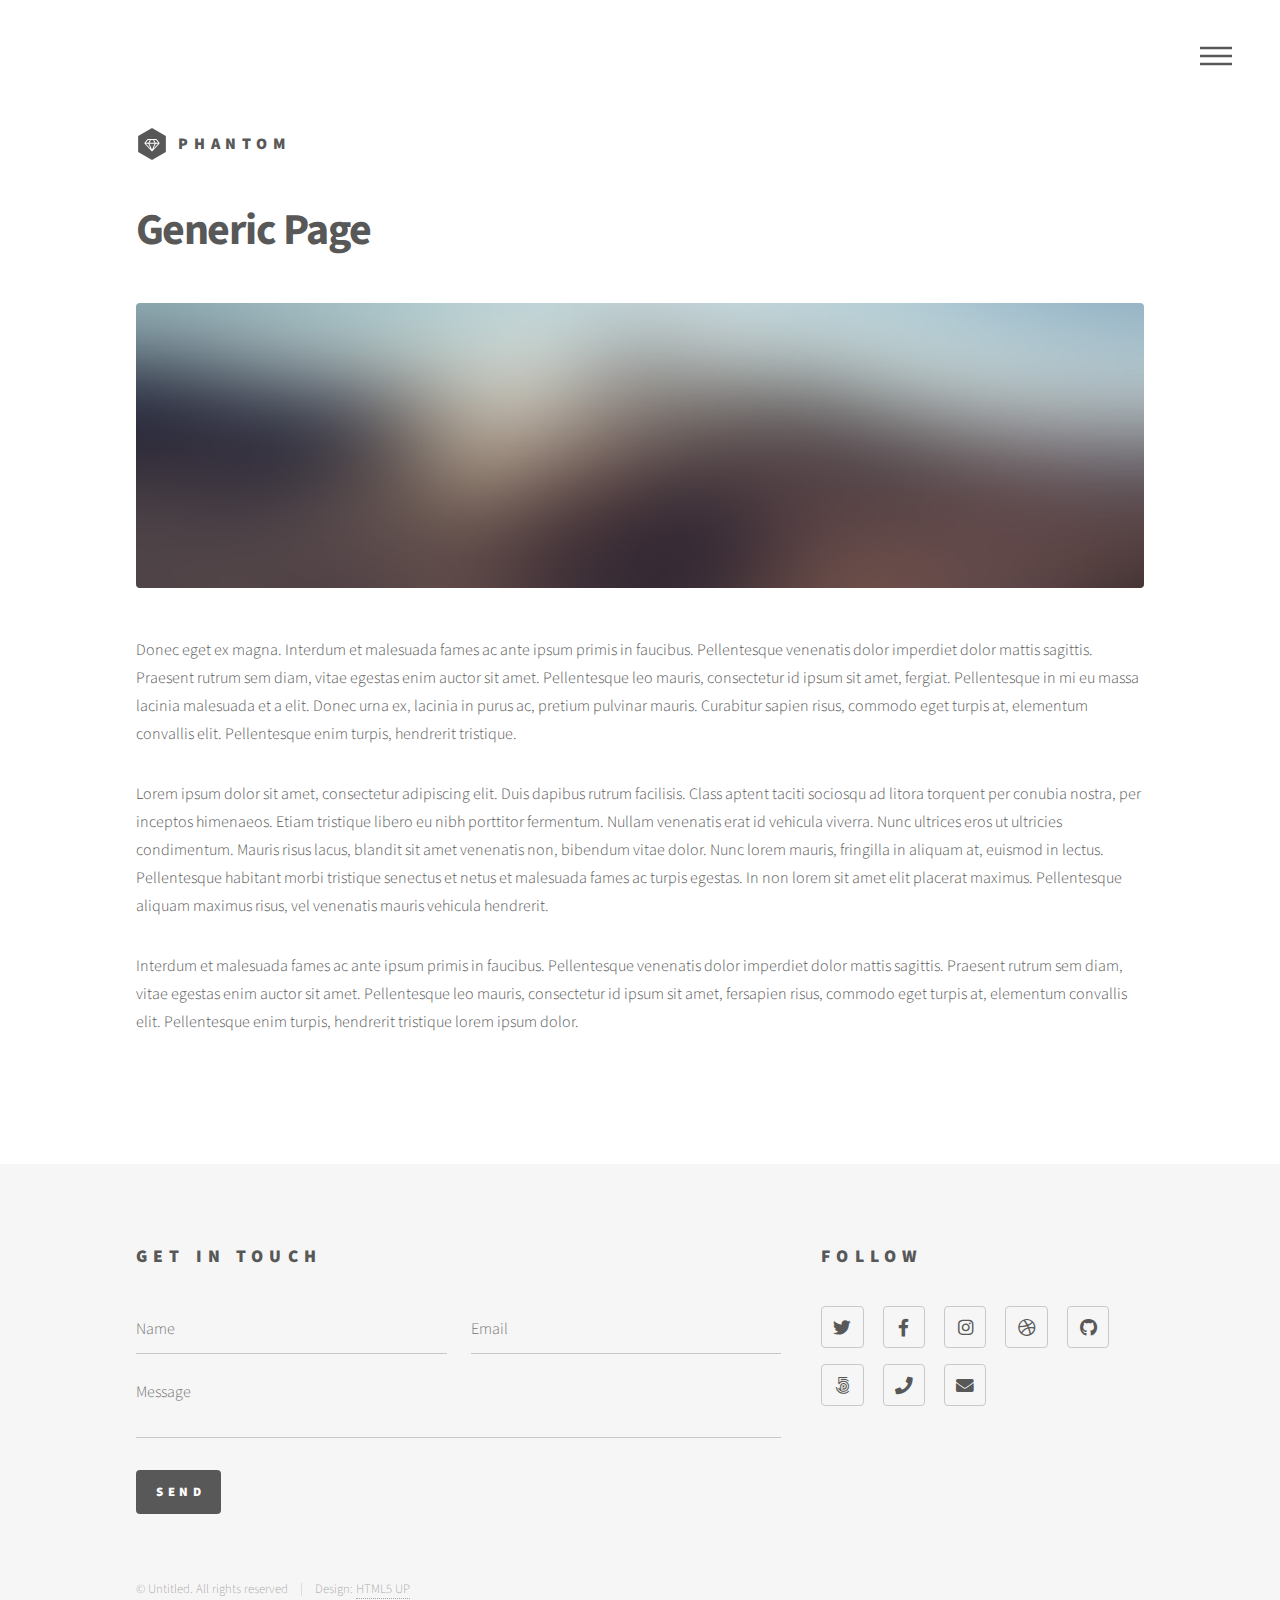
==== commit b0a124d1: "Add files via upload" ====
--- a/generic_p1.html
+++ b/generic_p1.html
@@ -6,7 +6,7 @@
 -->
 <html>
 	<head>
-		<title>Cookie Analysis</title>
+		<title>Generic - Phantom by HTML5 UP</title>
 		<meta charset="utf-8" />
 		<meta name="viewport" content="width=device-width, initial-scale=1, user-scalable=no" />
 		<link rel="stylesheet" href="assets/css/main.css" />
@@ -22,7 +22,7 @@
 
 							<!-- Logo -->
 								<a href="index.html" class="logo">
-									<span class="symbol"><img src="images/logo.svg" alt="" /></span><span class="title">Brianna Hugh</span>
+									<span class="symbol"><img src="images/logo.svg" alt="" /></span><span class="title">Phantom</span>
 								</a>
 
 							<!-- Nav -->
@@ -40,130 +40,21 @@
 						<h2>Menu</h2>
 						<ul>
 							<li><a href="index.html">Home</a></li>
-							<li><a href="generic.html">About Me</a></li>
-							<li><a href="generic.html">Resume</a></li>
-							<li><a href="elements.html">Contact</a></li>
+							<li><a href="generic.html">Ipsum veroeros</a></li>
+							<li><a href="generic.html">Tempus etiam</a></li>
+							<li><a href="generic.html">Consequat dolor</a></li>
+							<li><a href="elements.html">Elements</a></li>
 						</ul>
 					</nav>
 
 				<!-- Main -->
 					<div id="main">
 						<div class="inner">
-							<h1>Cookie Classification</h1>
-							<span class="image main"><img src="images/choco_chip.jpg" alt="" /></span>
-							<p>Six months ago when quarantine started, I suddenly had the time to tackle my pipeline of new hobbies; baking great cookies was first on my list.  I bought a hand-mixer, went crazy at bulk barn, googled some recipes, and then baked and delivered dozens of cookies.  While I'm sure that the generally positive feedback was based on the gesture itself, everyone seemed to have a different favourite - some prefering crispy and crunchy cookies while others preferred soft and chewy.  I wanted to learn how to tweak a recipe to get the exact characteristics I wanted.</p>
-							<p>Initially I did this based on gut-feel, but the results were poor.  In one trial I added more flour so that my cookies would spread less and ended up with a tough, tastless cookie.  I decided that by analyzing recipes with a more scientific approach I could solve this problem.</p>
-							<p>I started by googling "cookie science".  Making cookies is the perfect experiment because the ingredients are more or less the same (i.e. four, butter, baking soda, baking powder, sugar, egg, vanilla), but how you combine them yields drastically different results.  Based on my findings, I put together a summary of expected inputs (ingredient ratios and baking methods) and expected outputs (cookie characteristics).  </p>
-							<table class="studentInfo">
-								<tbody>
-								<tr class="subtitle">
-								    <td>Outputs</td>
-								    <td>Binary Classification</td>
-								    <td>Inputs</td>
-								</tr>
-								<tr>
-								    <td>Fluffiness</td>
-								    <td>Fluffy, Dense</td>
-								    <td>
-									    <ol>
-										    <li>Liquidity of butter during creaming process (melted butter does not form air pockets)</li>
-										    <li>Ratio of butter to white sugar during creaming process (1 to 1 is ideal)</li>
-										    <li>Water content (causes steam to expand air pockets)</li>
-										    <li>Presence of leavening agent (baking soda or baking powder.  Note that baking soda has 4x the power of baking powder)</li>
-									    </ol>
-								    </td>
-								</tr>
-								<tr>
-								    <td>Thicknes</td>
-								    <td>Thick, Thin</td>
-								    <td>
-									    <ol>
-										    <li>Ratio of butter to flour (butter melts at lower temperatures, causing spread before dough sets)</li>
-										    <li>Oven time (longer time for spreading to occur)</li>
-									    </ol>
-						   		    </td>
-								</tr>
-								<tr>
-								    <td>Tenderness</td>
-								    <td>Crispy, Chewy</td>
-								    <td>
-									 <ol>
-										    <li>Ratio of sugar to flour (sugar absorbs water from protein, preventing gluten formation)</li>
-										    <li>Ratio of butter/fat to flour (butter coats protein to prevent absorption, preventing gluten formation)</li>
-										    <li>Presence of molasses (absorbs moisture into dough)</li>
-										    <li>Level of mixing (mixing increases gluten formation)</li>
-										    <li>Type of flour (non-processed flours such as coconut flour or bread flour have higher protein, absorbing more water, increasing gluten formation)</li>
-										    <li>Note: gluten formation results in a chewier cookie (like bread)</li>
-									</ol>
-								    </td>
-								</tr>
-								<tr>
-								    <td>Smoothness</td>
-								    <td>Smooth, Wrinkled</td>
-							     	    <td>
-									    <ol>
-										    <li>Level of dissolved sugar (results in smooth texture)</li>
-									    </ol>
-								    </td>
-								</tr>
-							    </tbody></table>
-							<p>Now I just needed a way to validate my hypotheses with quantitative results.   If I were to conduct hundreds of cookie experiments, I would test how cookie diameter increases with butter content and quantify crispiness by dropping cookies from different heights.  Instead, I decided to analyze data.</p>
-							<p>I intuitively wanted to run a linear regression algorithm to model the relationship between characteristics and compositions, but I didn't have the data for it.  However, by web-scraping I could get a data set for which easy recipe is assigned each a binary classification (i.e. crispy or chewy, thick or thin, smooth or wrinkled) by searching for key words in their titles and description.  I decided to do this for the most popular cookie I knew - the chocolate chip cookie, and analyze the results.  </p>
-							<p class="subtitle">Step 1: Web Scraping cookie recipes</p>
-							<p>I set up a web crawler using python's Scrapy to search for "chewy" chocolate chip cookies and "crispy" chocoalte chip cookies on the Food Network respostiory.  For each recipe, I scraped the title, url, ingredients, and directions.  However, there wasn't nearly enough chocolate chip cookie recipes; to fill the gap I manually scraped recipes from google and added them to a csv file.  Tedious, but it did the job.</p>
-							<p class="subtitle">Step 2: Calculating ingredient percentages by weight</p>
-							<p>Using regular expressions I cleaned up the data (converted symbols to text, converted fractions to floats, etc.), extracted the type, quantity, and units for each ingredient, and then calculated its weight in grams to arrive at a percentage.  Next, I created violin plots to see how crispy and chewy cookies compared in the four main ingredients; flour, butter, sugar, and egg. </p>
-							<div class="row">
-								<div class="column">
-									<img src="images/flour.png" alt="" />
-								</div>
-								<div class="column">
-									<img src="images/butter.png" alt="" />
-								</div>
-								<div class="column">
-									<img src="images/sugar.png" alt=""  />
-								</div>
-								<div class="column">
-									<img src="images/egg.png" alt="" />
-								</div>
-							</div>
-							<p>As expected, chewy cookies had relatively high flour (~23%) versus crispy cookies (~19%).  However, comparing these main ingredients didn't account for substitutes that were used in many cases e.g. oats instead of flour, oil instead of butter, etc.
-							<p class="subtitle">Step 3: Calculating composition at a more granular level</p>
-							<p>To account for different types of ingredients, I went down one level further and extracted the expected levels of protein (flour, oats, egg), fat (oil, butter, shortening), sucrose (sugar, honey, syrup) and water (egg, vanilla, butter) for each ingredient and created the same plots. </p>
-							<div class="row">
-								<div class="column">
-									<img src="images/cookie_characteristics.png" alt="" />
-								</div>
-								<div class="column">
-									<img src="images/protein.png" alt="" />
-								</div>
-								<div class="column">
-									<img src="images/fat.png" alt="" />
-								</div>
-								<div class="column">
-									<img src="images/sucrose.png" alt="" />
-								</div>
-								<div class="column">
-									<img src="images/water.png" alt="" />
-								</div>
-							</div>
-							<p>This successfully differentiated the plots further.  The next step was to check if there was a visual boundary between crispy and chewy cookies that could be seen on 2d plots.</p>
-							<div class="row">
-								<div class="column">
-									<img src="images/fat_vs_protein.png" alt="" />
-								</div>
-								<div class="column">
-									<img src="images/sucrose_vs_protein.png" alt="" />
-								</div>
-								<div class="column">
-									<img src="images/sugar+fat_vs_protein.png" alt="" />
-								</div>
-							</div>
-							<p>In the graphs above we see that there is a clear trend between the two different types of cookies; crispy cookies gravitate towards the bottom right quadrant, proving that in general they have a high ratio of fat and sugar to protein.  Chewy cookies are the opposite, gravitating towards the top left corner which demonstrates high protein compared to fat and sugar. I didn't have numerical data to quantify smoothness and thickness, so I did this visually by calculating the expected smoothness and thickness and then looking at recipe images to see if it correlated correctly.</p>
-							<p class="subtitle">Step 4: Building a dashboard to recommend cookie recipes</p>				
-							<p>After verifying that my hypotheses were correct, I could now quantify the crispiness, smoothness, and thickness for each recipe in my database.  Using this data I built a dashboard that allows you to find a recipe that meets your desired characteristics, For example, If I try a chocolate chip cookie and want to make it slightly crispier, I can automatically search my database for similar recipes that have a slightly higher crispy score and use those as a guideline.</p>
-							<p>Here's a snapshot of the result:</p>
-							<span class="image main"><img src="images/cookie_dashboard.png" alt="" /></span>
+							<h1>Generic Page</h1>
+							<span class="image main"><img src="images/pic13.jpg" alt="" /></span>
+							<p>Donec eget ex magna. Interdum et malesuada fames ac ante ipsum primis in faucibus. Pellentesque venenatis dolor imperdiet dolor mattis sagittis. Praesent rutrum sem diam, vitae egestas enim auctor sit amet. Pellentesque leo mauris, consectetur id ipsum sit amet, fergiat. Pellentesque in mi eu massa lacinia malesuada et a elit. Donec urna ex, lacinia in purus ac, pretium pulvinar mauris. Curabitur sapien risus, commodo eget turpis at, elementum convallis elit. Pellentesque enim turpis, hendrerit tristique.</p>
+							<p>Lorem ipsum dolor sit amet, consectetur adipiscing elit. Duis dapibus rutrum facilisis. Class aptent taciti sociosqu ad litora torquent per conubia nostra, per inceptos himenaeos. Etiam tristique libero eu nibh porttitor fermentum. Nullam venenatis erat id vehicula viverra. Nunc ultrices eros ut ultricies condimentum. Mauris risus lacus, blandit sit amet venenatis non, bibendum vitae dolor. Nunc lorem mauris, fringilla in aliquam at, euismod in lectus. Pellentesque habitant morbi tristique senectus et netus et malesuada fames ac turpis egestas. In non lorem sit amet elit placerat maximus. Pellentesque aliquam maximus risus, vel venenatis mauris vehicula hendrerit.</p>
+							<p>Interdum et malesuada fames ac ante ipsum primis in faucibus. Pellentesque venenatis dolor imperdiet dolor mattis sagittis. Praesent rutrum sem diam, vitae egestas enim auctor sit amet. Pellentesque leo mauris, consectetur id ipsum sit amet, fersapien risus, commodo eget turpis at, elementum convallis elit. Pellentesque enim turpis, hendrerit tristique lorem ipsum dolor.</p>
 						</div>
 					</div>
 
@@ -218,4 +109,4 @@
 			<script src="assets/js/main.js"></script>
 
 	</body>
-</html>
+</html>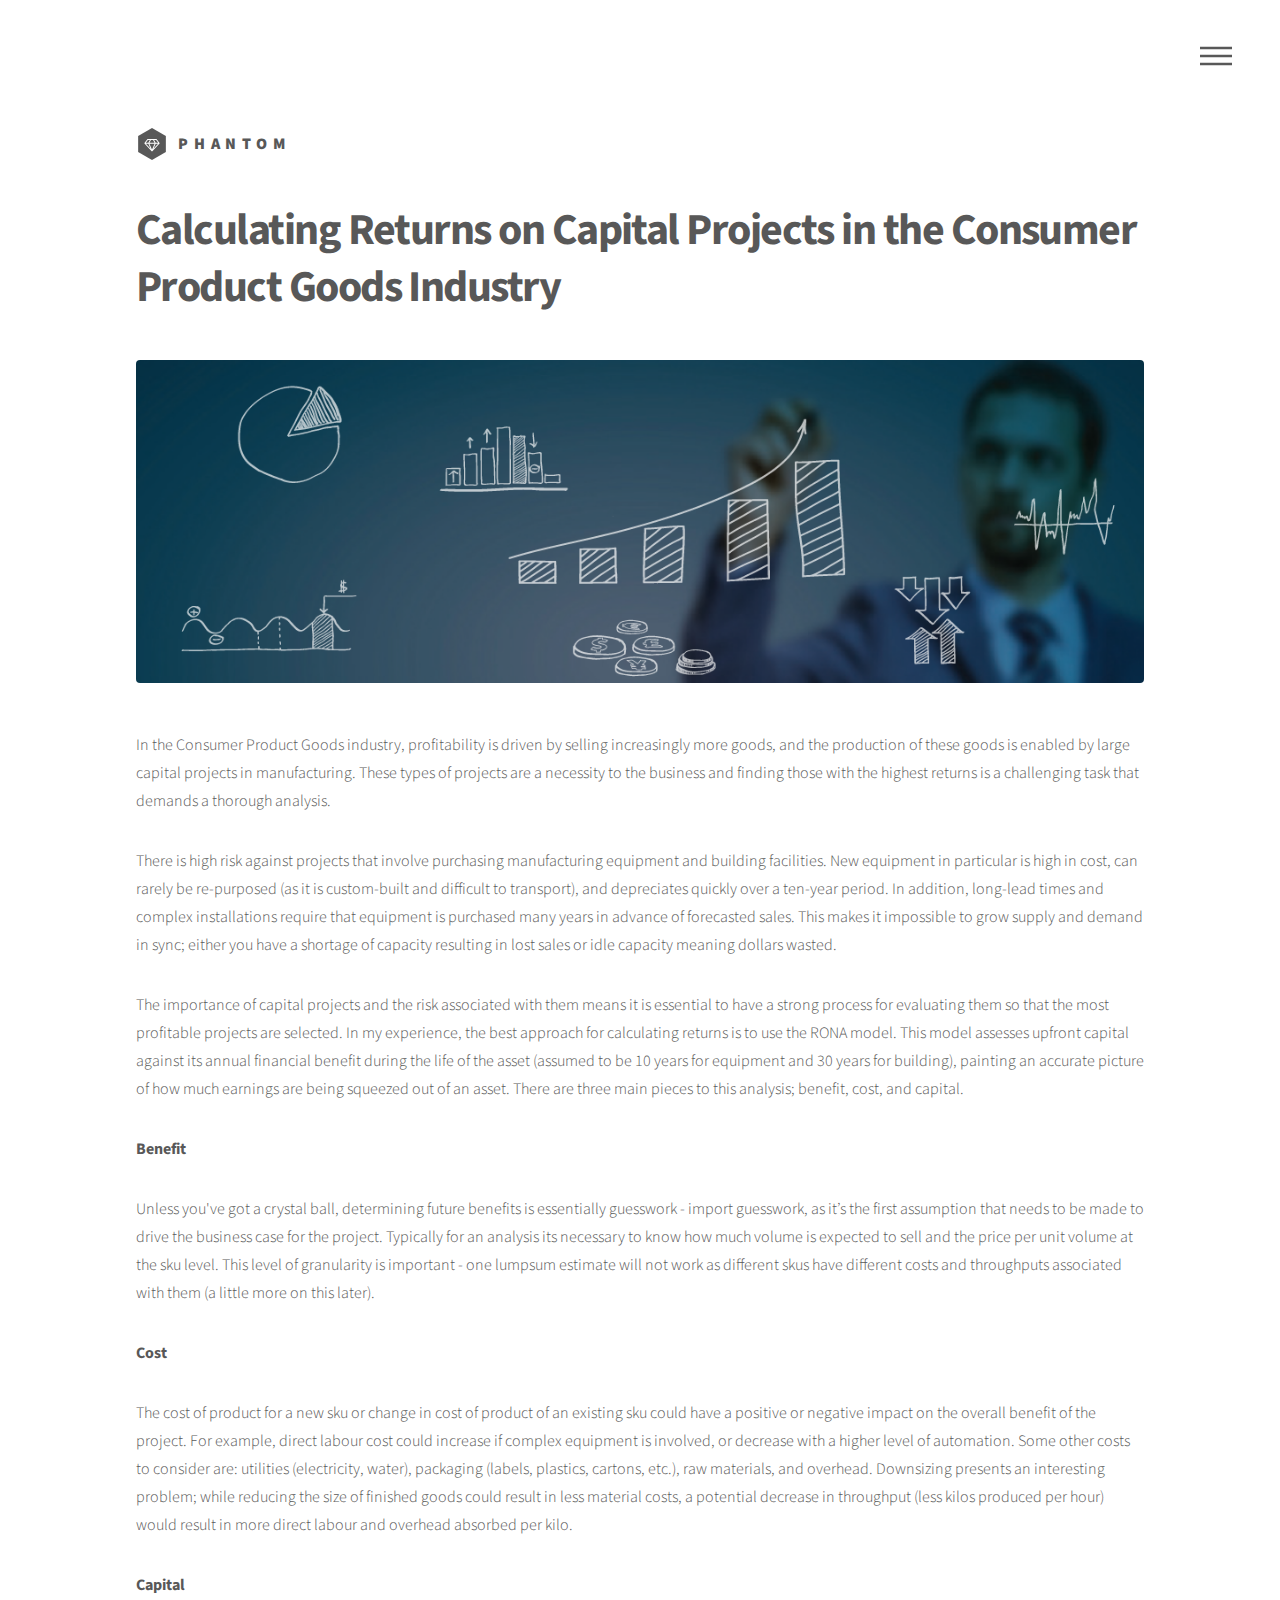
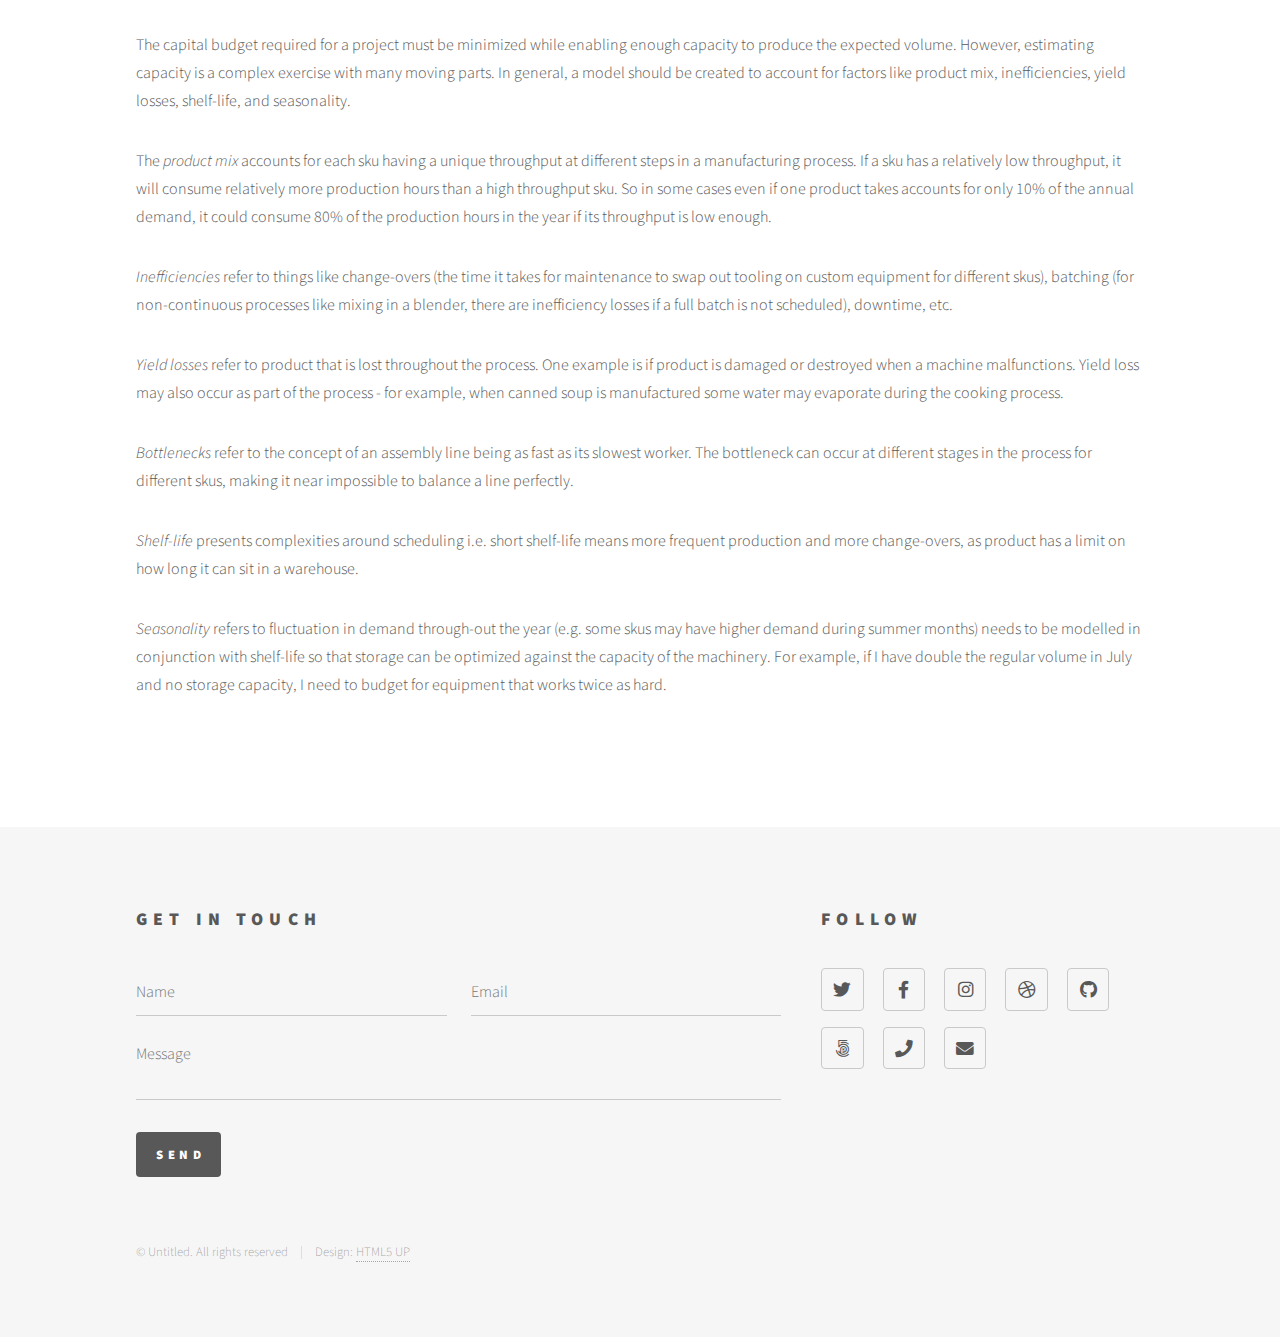
==== commit d59cadc4: "Update generic_p1.html" ====
--- a/generic_p1.html
+++ b/generic_p1.html
@@ -50,11 +50,26 @@
 				<!-- Main -->
 					<div id="main">
 						<div class="inner">
-							<h1>Generic Page</h1>
-							<span class="image main"><img src="images/pic13.jpg" alt="" /></span>
-							<p>Donec eget ex magna. Interdum et malesuada fames ac ante ipsum primis in faucibus. Pellentesque venenatis dolor imperdiet dolor mattis sagittis. Praesent rutrum sem diam, vitae egestas enim auctor sit amet. Pellentesque leo mauris, consectetur id ipsum sit amet, fergiat. Pellentesque in mi eu massa lacinia malesuada et a elit. Donec urna ex, lacinia in purus ac, pretium pulvinar mauris. Curabitur sapien risus, commodo eget turpis at, elementum convallis elit. Pellentesque enim turpis, hendrerit tristique.</p>
-							<p>Lorem ipsum dolor sit amet, consectetur adipiscing elit. Duis dapibus rutrum facilisis. Class aptent taciti sociosqu ad litora torquent per conubia nostra, per inceptos himenaeos. Etiam tristique libero eu nibh porttitor fermentum. Nullam venenatis erat id vehicula viverra. Nunc ultrices eros ut ultricies condimentum. Mauris risus lacus, blandit sit amet venenatis non, bibendum vitae dolor. Nunc lorem mauris, fringilla in aliquam at, euismod in lectus. Pellentesque habitant morbi tristique senectus et netus et malesuada fames ac turpis egestas. In non lorem sit amet elit placerat maximus. Pellentesque aliquam maximus risus, vel venenatis mauris vehicula hendrerit.</p>
-							<p>Interdum et malesuada fames ac ante ipsum primis in faucibus. Pellentesque venenatis dolor imperdiet dolor mattis sagittis. Praesent rutrum sem diam, vitae egestas enim auctor sit amet. Pellentesque leo mauris, consectetur id ipsum sit amet, fersapien risus, commodo eget turpis at, elementum convallis elit. Pellentesque enim turpis, hendrerit tristique lorem ipsum dolor.</p>
+							<h1>Calculating Returns on Capital Projects in the Consumer Product Goods Industry</h1>
+							<span class="image main"><img src="images/rona.png" alt="" /></span>
+							<p>In the Consumer Product Goods industry, profitability is driven by selling increasingly more goods, and the production of these goods is enabled by large capital projects in manufacturing.  These types of projects are a necessity to the business and  finding those with the highest returns is a challenging task that demands a thorough analysis.</p>
+							<p>There is high risk against projects that involve purchasing manufacturing equipment and building facilities.  New equipment in particular is high in cost, can rarely be re-purposed (as it is custom-built and difficult to transport), and depreciates quickly over a ten-year period.  In addition, long-lead times and complex installations require that equipment is purchased many years in advance of forecasted sales.  This makes it impossible to grow supply and demand in sync; either you have a shortage of capacity resulting in lost sales or idle capacity meaning dollars wasted.</p>
+							<p>The importance of capital projects and the risk associated with them means it is essential to have a strong process for evaluating them so that the most profitable projects are selected.  In my experience, the best approach for calculating returns is to use the RONA model.  This model assesses upfront capital against its annual financial benefit during the life of the asset (assumed to be 10 years for equipment and 30 years for building), painting an accurate picture of how much earnings are being squeezed out of an asset.  There are three main pieces to this analysis; benefit, cost, and capital.</p>
+							<p class="subtitle">Benefit</p>
+							<p>Unless you've got a crystal ball, determining future benefits is essentially guesswork - import guesswork, as it’s the first assumption that needs to be made to drive the business case for the project.  Typically for an analysis its necessary to know how much volume is expected to sell and the price per unit volume at the sku level.  This level of granularity is important - one lumpsum estimate will not work as different skus have different costs and throughputs associated with them (a little more on this later).</p>
+							
+							<p class="subtitle">Cost</p>
+							<p>The cost of product for a new sku or change in cost of product of an existing sku could have a positive or negative impact on the overall benefit of the project.  For example, direct labour cost could increase if complex equipment is involved, or decrease with a higher level of automation.  Some other costs to consider are: utilities (electricity, water), packaging (labels, plastics, cartons, etc.), raw materials, and overhead.  Downsizing presents an interesting problem; while reducing the size of finished goods could result in less material costs, a potential decrease in throughput (less kilos produced per hour) would result in more direct labour and overhead absorbed per kilo.  </p>
+							
+							<p class="subtitle">Capital</p>
+							<p>The capital budget required for a project must be minimized while enabling enough capacity to produce the expected volume.  However, estimating capacity is a complex exercise with many moving parts.  In general, a model should be created to account for factors like product mix, inefficiencies, yield losses, shelf-life, and seasonality.</p>
+							<p>The <i>product mix</i> accounts for each sku having a unique throughput at different steps in a manufacturing process.  If a sku has a relatively low throughput, it will consume relatively more production hours than a high throughput sku.  So in some cases even if one product takes accounts for only 10% of the annual demand, it could consume 80% of the production hours in the year if its throughput is low enough.</p>
+							<p><i>Inefficiencies</i> refer to things like change-overs (the time it takes for maintenance to swap out tooling on custom equipment for different skus), batching (for non-continuous processes like mixing in a blender, there are inefficiency losses if a full batch is not scheduled), downtime, etc.  </p>
+							<p><i>Yield losses</i> refer to product that is lost throughout the process.  One example is if product is damaged or destroyed when a machine malfunctions.  Yield loss may also occur as part of the process - for example, when canned soup is manufactured some water may evaporate during the cooking process.  </p>
+							<p><i>Bottlenecks</i> refer to the concept of an assembly line being as fast as its slowest worker.  The bottleneck can occur at different stages in the process for different skus, making it near impossible to balance a line perfectly.  </p>
+							<p><i>Shelf-life</i> presents complexities around scheduling i.e. short shelf-life means more frequent production and more change-overs, as product has a limit on how long it can sit in a warehouse.  </p>
+							<p><i>Seasonality</i> refers to fluctuation in demand through-out the year (e.g. some skus may have higher demand during summer months) needs to be modelled in conjunction with shelf-life so that storage can be optimized against the capacity of the machinery.  For example, if I have double the regular volume in July and no storage capacity, I need to budget for equipment that works twice as hard.</p>
+						
 						</div>
 					</div>
 
@@ -109,4 +124,4 @@
 			<script src="assets/js/main.js"></script>
 
 	</body>
-</html>+</html>
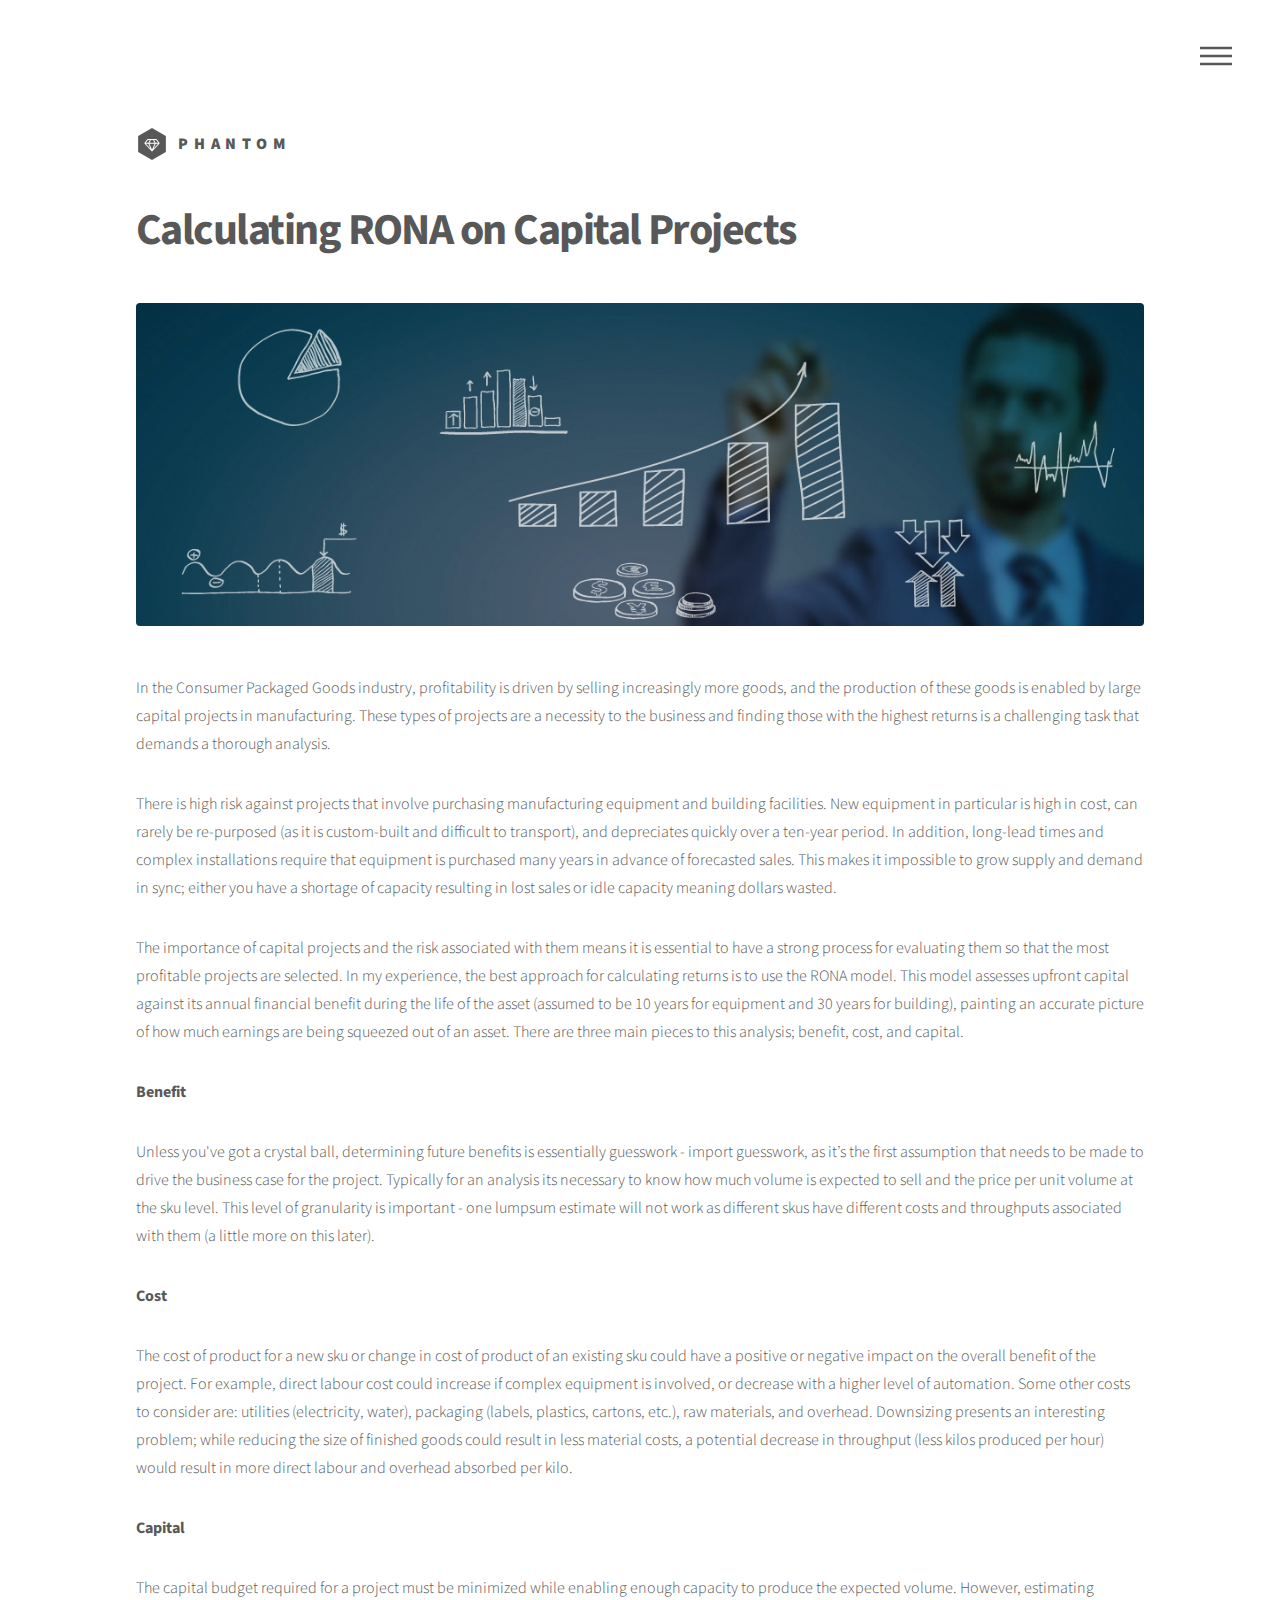
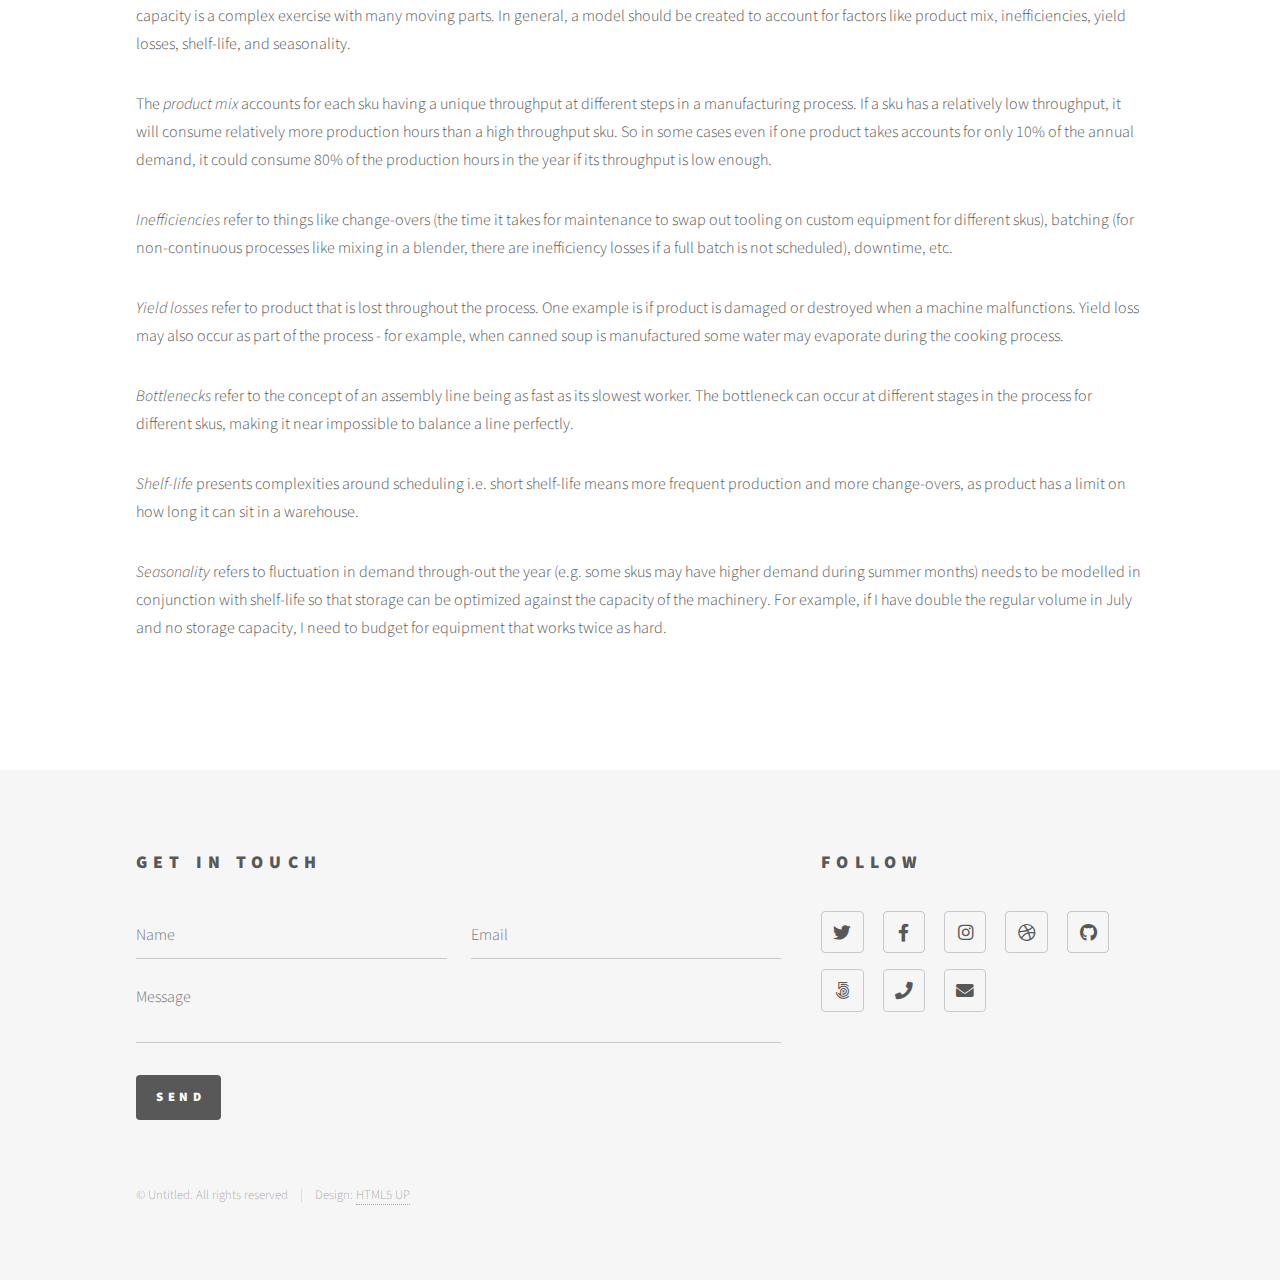
==== commit 49f54c93: "Update generic_p1.html" ====
--- a/generic_p1.html
+++ b/generic_p1.html
@@ -50,9 +50,9 @@
 				<!-- Main -->
 					<div id="main">
 						<div class="inner">
-							<h1>Calculating Returns on Capital Projects in the Consumer Product Goods Industry</h1>
+							<h1>Calculating RONA on Capital Projects</h1>
 							<span class="image main"><img src="images/rona.png" alt="" /></span>
-							<p>In the Consumer Product Goods industry, profitability is driven by selling increasingly more goods, and the production of these goods is enabled by large capital projects in manufacturing.  These types of projects are a necessity to the business and  finding those with the highest returns is a challenging task that demands a thorough analysis.</p>
+							<p>In the Consumer Packaged Goods industry, profitability is driven by selling increasingly more goods, and the production of these goods is enabled by large capital projects in manufacturing.  These types of projects are a necessity to the business and  finding those with the highest returns is a challenging task that demands a thorough analysis.</p>
 							<p>There is high risk against projects that involve purchasing manufacturing equipment and building facilities.  New equipment in particular is high in cost, can rarely be re-purposed (as it is custom-built and difficult to transport), and depreciates quickly over a ten-year period.  In addition, long-lead times and complex installations require that equipment is purchased many years in advance of forecasted sales.  This makes it impossible to grow supply and demand in sync; either you have a shortage of capacity resulting in lost sales or idle capacity meaning dollars wasted.</p>
 							<p>The importance of capital projects and the risk associated with them means it is essential to have a strong process for evaluating them so that the most profitable projects are selected.  In my experience, the best approach for calculating returns is to use the RONA model.  This model assesses upfront capital against its annual financial benefit during the life of the asset (assumed to be 10 years for equipment and 30 years for building), painting an accurate picture of how much earnings are being squeezed out of an asset.  There are three main pieces to this analysis; benefit, cost, and capital.</p>
 							<p class="subtitle">Benefit</p>
